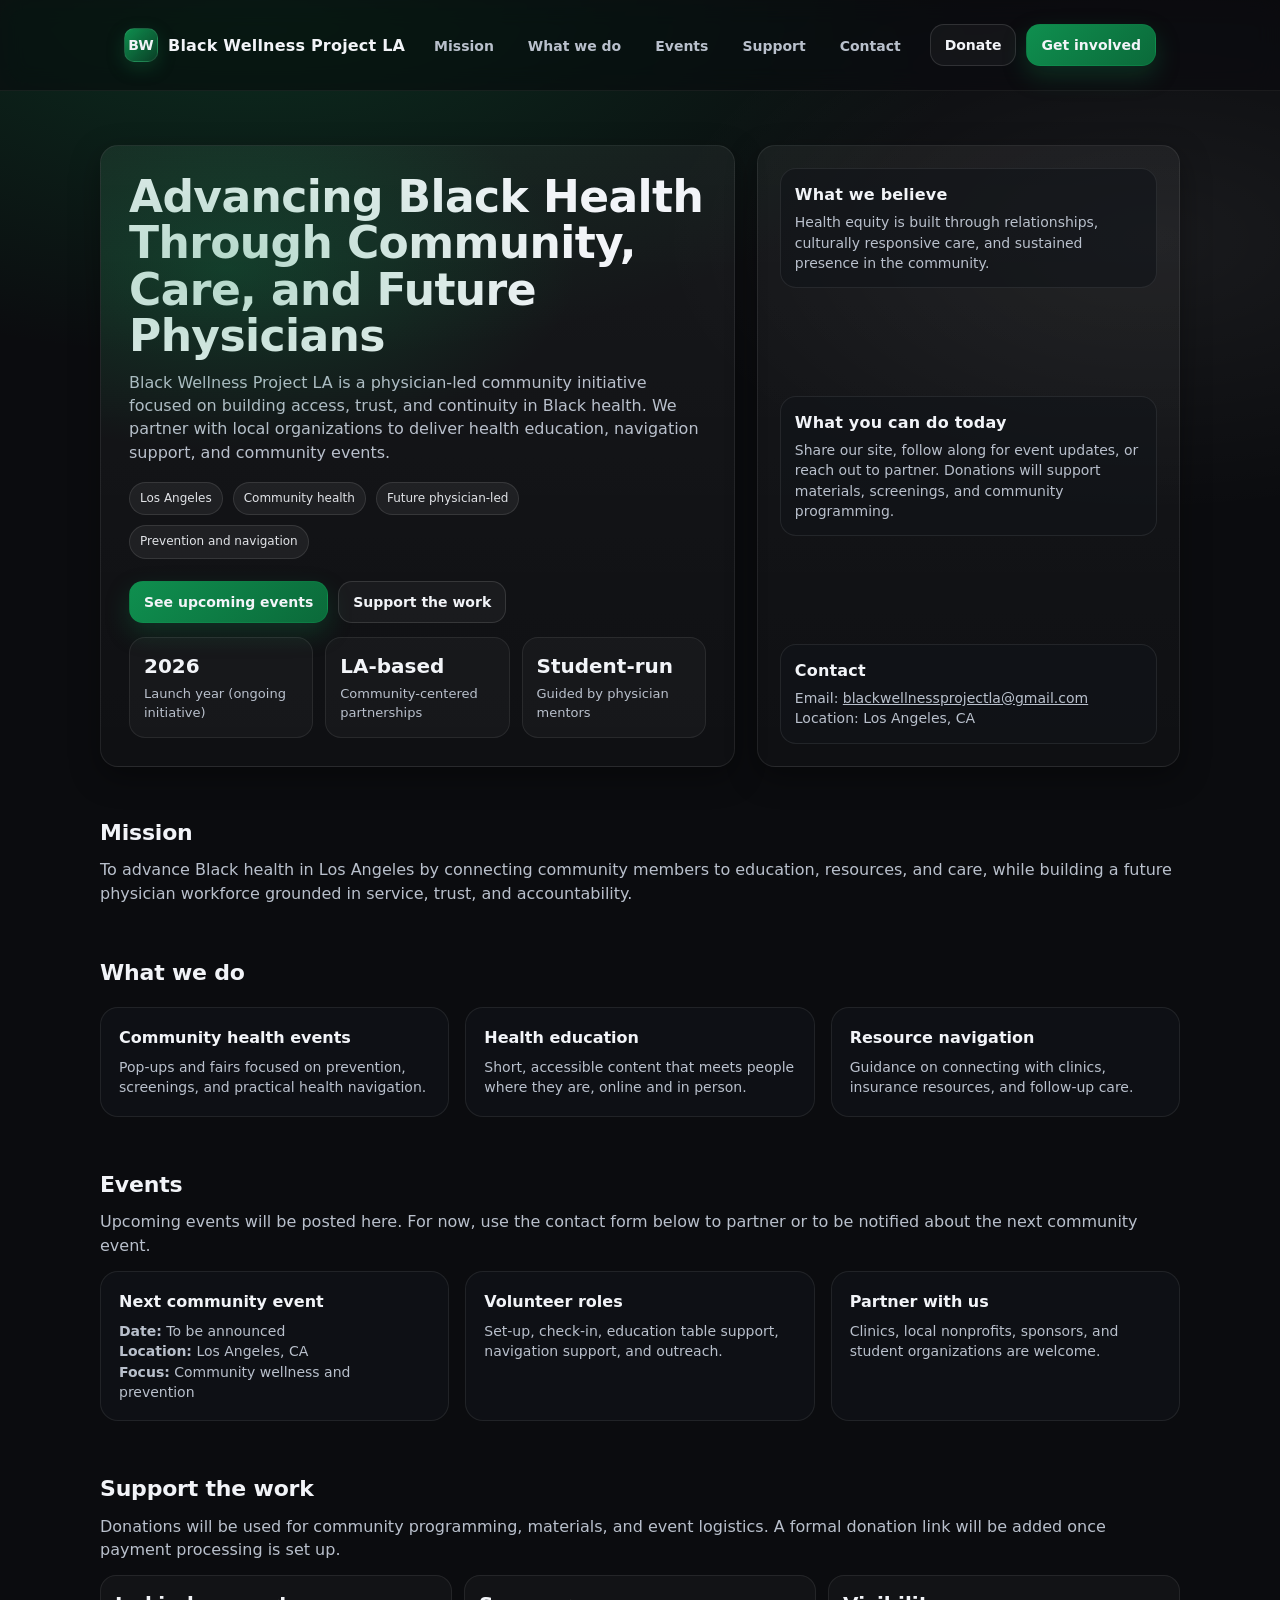
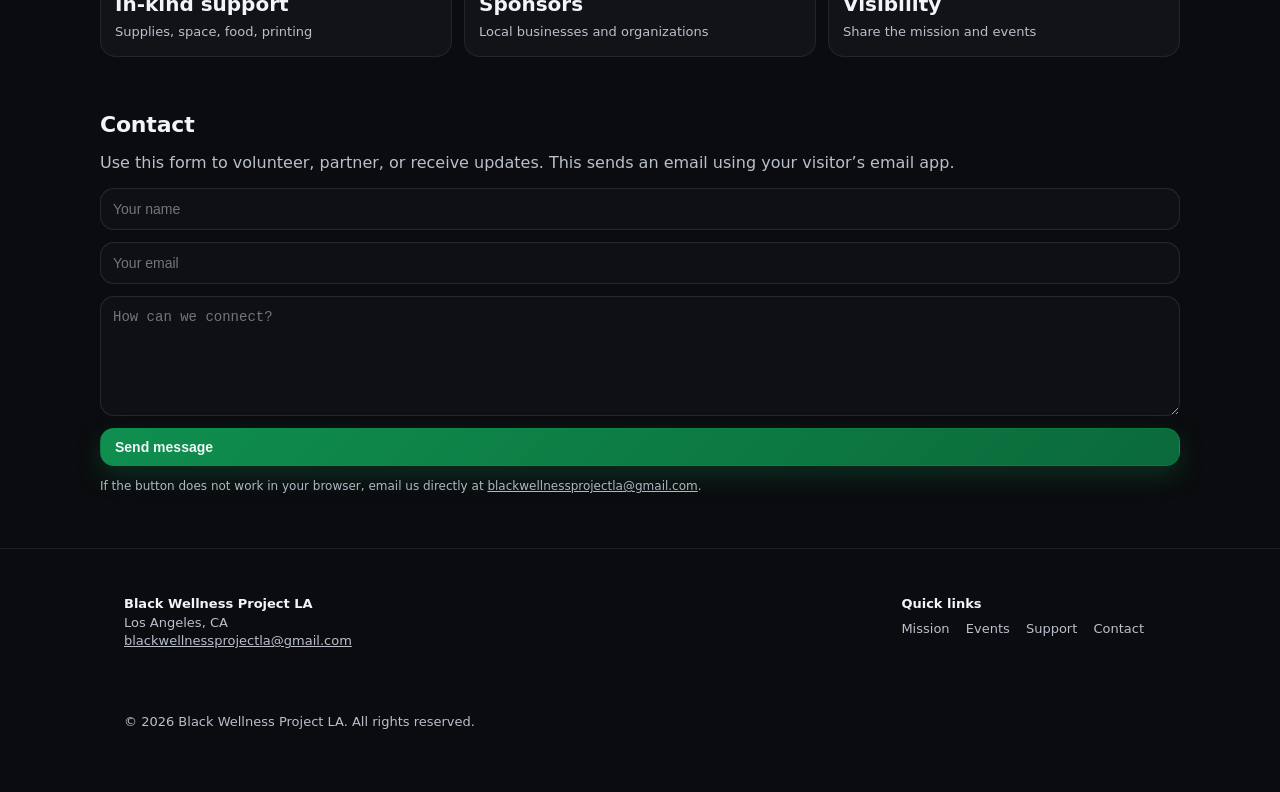
==== index.html @ 70898469 "Create index.html" ====
<!doctype html>
<html lang="en">
<head>
  <meta charset="utf-8" />
  <meta name="viewport" content="width=device-width, initial-scale=1" />
  <title>Black Wellness Project LA</title>
  <meta name="description" content="Black Wellness Project LA is a physician-led community initiative advancing Black health through education, connection, and care." />
  <style>
    :root{
      --bg:#0b0c0f;
      --card:#12141a;
      --text:#f2f4f8;
      --muted:#b9c0cc;
      --line:#242a36;
      --accent:#0f8f4f;
      --accent2:#0b6a3a;
      --shadow: 0 10px 30px rgba(0,0,0,.35);
      --radius:18px;
      --max: 1080px;
    }
    *{box-sizing:border-box}
    body{
      margin:0;
      font-family: ui-sans-serif, system-ui, -apple-system, Segoe UI, Roboto, Helvetica, Arial, "Apple Color Emoji","Segoe UI Emoji";
      background: radial-gradient(1200px 600px at 20% 0%, rgba(15,143,79,.25), transparent 60%),
                  radial-gradient(900px 500px at 90% 10%, rgba(255,255,255,.06), transparent 55%),
                  var(--bg);
      color:var(--text);
      line-height:1.45;
    }
    a{color:inherit}
    .wrap{max-width:var(--max); margin:0 auto; padding:24px}
    header{
      position:sticky; top:0; z-index:50;
      backdrop-filter:saturate(180%) blur(12px);
      background:rgba(11,12,15,.65);
      border-bottom:1px solid rgba(255,255,255,.06);
    }
    .nav{
      display:flex; align-items:center; justify-content:space-between;
      gap:16px;
    }
    .brand{
      display:flex; align-items:center; gap:10px; text-decoration:none;
      font-weight:700; letter-spacing:.2px;
    }
    .logo{
      width:34px; height:34px; border-radius:10px;
      background: linear-gradient(135deg, var(--accent), rgba(15,143,79,.35));
      display:grid; place-items:center;
      box-shadow:0 6px 18px rgba(15,143,79,.25);
      border:1px solid rgba(255,255,255,.08);
      font-size:14px;
    }
    nav ul{
      list-style:none; margin:0; padding:0;
      display:flex; gap:14px; flex-wrap:wrap; align-items:center;
    }
    nav a{
      text-decoration:none;
      color:var(--muted);
      font-weight:600;
      font-size:14px;
      padding:10px 10px;
      border-radius:12px;
    }
    nav a:hover{background:rgba(255,255,255,.06); color:var(--text)}
    .cta{
      display:flex; gap:10px; align-items:center; flex-wrap:wrap;
    }
    .btn{
      border:1px solid rgba(255,255,255,.12);
      background:rgba(255,255,255,.04);
      color:var(--text);
      padding:10px 14px;
      border-radius:14px;
      font-weight:700;
      font-size:14px;
      text-decoration:none;
      display:inline-flex; align-items:center; gap:8px;
    }
    .btn:hover{background:rgba(255,255,255,.07)}
    .btn.primary{
      background: linear-gradient(135deg, var(--accent), var(--accent2));
      border-color: rgba(15,143,79,.35);
      box-shadow:0 10px 24px rgba(15,143,79,.25);
    }
    .btn.primary:hover{filter:brightness(1.05)}
    .hero{
      padding:54px 0 24px;
    }
    .hero-grid{
      display:grid;
      grid-template-columns: 1.2fr .8fr;
      gap:22px;
      align-items:stretch;
    }
    @media (max-width: 900px){
      .hero-grid{grid-template-columns:1fr}
    }
    .card{
      background: linear-gradient(180deg, rgba(255,255,255,.05), rgba(255,255,255,.02));
      border:1px solid rgba(255,255,255,.08);
      border-radius:var(--radius);
      box-shadow:var(--shadow);
    }
    .hero-main{
      padding:28px;
      position:relative;
      overflow:hidden;
    }
    .hero-main:before{
      content:"";
      position:absolute; inset:-2px;
      background: radial-gradient(500px 260px at 20% 20%, rgba(15,143,79,.28), transparent 70%);
      pointer-events:none;
    }
    h1{
      margin:0 0 12px;
      font-size:44px;
      line-height:1.05;
      letter-spacing:-.6px;
    }
    @media (max-width: 520px){
      h1{font-size:34px}
    }
    .sub{
      margin:0 0 18px;
      color:var(--muted);
      font-size:16px;
      max-width:60ch;
    }
    .pillrow{display:flex; gap:10px; flex-wrap:wrap; margin:16px 0 22px}
    .pill{
      font-size:12px;
      color:rgba(242,244,248,.92);
      background:rgba(255,255,255,.06);
      border:1px solid rgba(255,255,255,.10);
      padding:7px 10px;
      border-radius:999px;
    }
    .hero-side{
      padding:22px;
      display:flex;
      flex-direction:column;
      justify-content:space-between;
      gap:16px;
    }
    .side-title{font-weight:800; letter-spacing:.2px}
    .side-text{color:var(--muted); font-size:14px; margin:6px 0 0}
    .mini{
      padding:14px;
      border-radius:16px;
      border:1px solid rgba(255,255,255,.08);
      background:rgba(18,20,26,.65);
    }
    .grid{
      display:grid;
      grid-template-columns: repeat(3, 1fr);
      gap:16px;
      margin:18px 0 0;
    }
    @media (max-width: 900px){
      .grid{grid-template-columns:1fr}
    }
    .section{padding:26px 0}
    .section h2{
      margin:0 0 10px;
      font-size:22px;
      letter-spacing:-.2px;
    }
    .section p{margin:0; color:var(--muted)}
    .feature{
      padding:18px;
      background:rgba(18,20,26,.6);
      border:1px solid rgba(255,255,255,.08);
      border-radius:var(--radius);
    }
    .feature h3{margin:0 0 8px; font-size:16px}
    .feature p{margin:0; font-size:14px; color:var(--muted)}
    .kpi{
      display:flex; gap:12px; flex-wrap:wrap; margin-top:14px
    }
    .kpi .stat{
      flex:1 1 160px;
      padding:14px;
      border-radius:16px;
      border:1px solid rgba(255,255,255,.08);
      background:rgba(255,255,255,.03);
    }
    .stat .num{font-weight:900; font-size:20px}
    .stat .lab{color:var(--muted); font-size:13px; margin-top:4px}
    form{
      display:grid; gap:12px;
      margin-top:14px;
    }
    input, textarea{
      width:100%;
      padding:12px 12px;
      border-radius:14px;
      border:1px solid rgba(255,255,255,.10);
      background:rgba(18,20,26,.6);
      color:var(--text);
      font-size:14px;
      outline:none;
    }
    textarea{min-height:120px; resize:vertical}
    input:focus, textarea:focus{border-color: rgba(15,143,79,.55)}
    .note{font-size:12px; color:rgba(185,192,204,.95)}
    footer{
      border-top:1px solid rgba(255,255,255,.08);
      margin-top:26px;
      padding:22px 0 36px;
      color:var(--muted);
      font-size:13px;
    }
    .footergrid{
      display:flex; justify-content:space-between; gap:16px; flex-wrap:wrap;
      align-items:flex-start;
    }
    .smalllinks a{color:var(--muted); text-decoration:none; margin-right:12px}
    .smalllinks a:hover{color:var(--text)}
  </style>
</head>

<body>
  <header>
    <div class="wrap nav">
      <a class="brand" href="#top">
        <div class="logo">BW</div>
        <div>Black Wellness Project LA</div>
      </a>
      <nav>
        <ul>
          <li><a href="#mission">Mission</a></li>
          <li><a href="#whatwedo">What we do</a></li>
          <li><a href="#events">Events</a></li>
          <li><a href="#support">Support</a></li>
          <li><a href="#contact">Contact</a></li>
        </ul>
      </nav>
      <div class="cta">
        <a class="btn" href="#support">Donate</a>
        <a class="btn primary" href="#contact">Get involved</a>
      </div>
    </div>
  </header>

  <main id="top">
    <div class="wrap hero">
      <div class="hero-grid">
        <section class="card hero-main">
          <h1>Advancing Black Health Through Community, Care, and Future Physicians</h1>
          <p class="sub">
            Black Wellness Project LA is a physician-led community initiative focused on building access, trust, and continuity in Black health.
            We partner with local organizations to deliver health education, navigation support, and community events.
          </p>
          <div class="pillrow">
            <span class="pill">Los Angeles</span>
            <span class="pill">Community health</span>
            <span class="pill">Future physician-led</span>
            <span class="pill">Prevention and navigation</span>
          </div>
          <div class="cta">
            <a class="btn primary" href="#events">See upcoming events</a>
            <a class="btn" href="#support">Support the work</a>
          </div>

          <div class="kpi" aria-label="Highlights">
            <div class="stat">
              <div class="num">2026</div>
              <div class="lab">Launch year (ongoing initiative)</div>
            </div>
            <div class="stat">
              <div class="num">LA-based</div>
              <div class="lab">Community-centered partnerships</div>
            </div>
            <div class="stat">
              <div class="num">Student-run</div>
              <div class="lab">Guided by physician mentors</div>
            </div>
          </div>
        </section>

        <aside class="card hero-side">
          <div class="mini">
            <div class="side-title">What we believe</div>
            <p class="side-text">Health equity is built through relationships, culturally responsive care, and sustained presence in the community.</p>
          </div>
          <div class="mini">
            <div class="side-title">What you can do today</div>
            <p class="side-text">
              Share our site, follow along for event updates, or reach out to partner.
              Donations will support materials, screenings, and community programming.
            </p>
          </div>
          <div class="mini">
            <div class="side-title">Contact</div>
            <p class="side-text">
              Email: <a href="mailto:blackwellnessprojectla@gmail.com">blackwellnessprojectla@gmail.com</a><br />
              Location: Los Angeles, CA
            </p>
          </div>
        </aside>
      </div>
    </div>

    <div class="wrap section" id="mission">
      <h2>Mission</h2>
      <p>
        To advance Black health in Los Angeles by connecting community members to education, resources, and care, while building a future physician workforce grounded in service, trust, and accountability.
      </p>
    </div>

    <div class="wrap section" id="whatwedo">
      <h2>What we do</h2>
      <div class="grid">
        <div class="feature">
          <h3>Community health events</h3>
          <p>Pop-ups and fairs focused on prevention, screenings, and practical health navigation.</p>
        </div>
        <div class="feature">
          <h3>Health education</h3>
          <p>Short, accessible content that meets people where they are, online and in person.</p>
        </div>
        <div class="feature">
          <h3>Resource navigation</h3>
          <p>Guidance on connecting with clinics, insurance resources, and follow-up care.</p>
        </div>
      </div>
    </div>

    <div class="wrap section" id="events">
      <h2>Events</h2>
      <p>
        Upcoming events will be posted here. For now, use the contact form below to partner or to be notified about the next community event.
      </p>
      <div class="grid" style="margin-top:14px">
        <div class="feature">
          <h3>Next community event</h3>
          <p><strong>Date:</strong> To be announced<br /><strong>Location:</strong> Los Angeles, CA<br /><strong>Focus:</strong> Community wellness and prevention</p>
        </div>
        <div class="feature">
          <h3>Volunteer roles</h3>
          <p>Set-up, check-in, education table support, navigation support, and outreach.</p>
        </div>
        <div class="feature">
          <h3>Partner with us</h3>
          <p>Clinics, local nonprofits, sponsors, and student organizations are welcome.</p>
        </div>
      </div>
    </div>

    <div class="wrap section" id="support">
      <h2>Support the work</h2>
      <p>
        Donations will be used for community programming, materials, and event logistics. A formal donation link will be added once payment processing is set up.
      </p>
      <div class="kpi">
        <div class="stat">
          <div class="num">In-kind support</div>
          <div class="lab">Supplies, space, food, printing</div>
        </div>
        <div class="stat">
          <div class="num">Sponsors</div>
          <div class="lab">Local businesses and organizations</div>
        </div>
        <div class="stat">
          <div class="num">Visibility</div>
          <div class="lab">Share the mission and events</div>
        </div>
      </div>
    </div>

    <div class="wrap section" id="contact">
      <h2>Contact</h2>
      <p>Use this form to volunteer, partner, or receive updates. This sends an email using your visitor’s email app.</p>

      <form action="mailto:blackwellnessprojectla@gmail.com" method="post" enctype="text/plain">
        <input name="Name" placeholder="Your name" required />
        <input name="Email" type="email" placeholder="Your email" required />
        <textarea name="Message" placeholder="How can we connect?" required></textarea>
        <button class="btn primary" type="submit">Send message</button>
        <div class="note">
          If the button does not work in your browser, email us directly at
          <a href="mailto:blackwellnessprojectla@gmail.com">blackwellnessprojectla@gmail.com</a>.
        </div>
      </form>
    </div>

    <footer>
      <div class="wrap footergrid">
        <div>
          <strong style="color:var(--text)">Black Wellness Project LA</strong><br />
          Los Angeles, CA<br />
          <a href="mailto:blackwellnessprojectla@gmail.com">blackwellnessprojectla@gmail.com</a>
        </div>
        <div class="smalllinks">
          <div style="margin-bottom:6px; color:var(--text); font-weight:700">Quick links</div>
          <a href="#mission">Mission</a>
          <a href="#events">Events</a>
          <a href="#support">Support</a>
          <a href="#contact">Contact</a>
        </div>
      </div>
      <div class="wrap" style="margin-top:14px">
        © <span id="yr"></span> Black Wellness Project LA. All rights reserved.
      </div>
    </footer>
  </main>

  <script>
    document.getElementById("yr").textContent = new Date().getFullYear();
  </script>
</body>
</html>
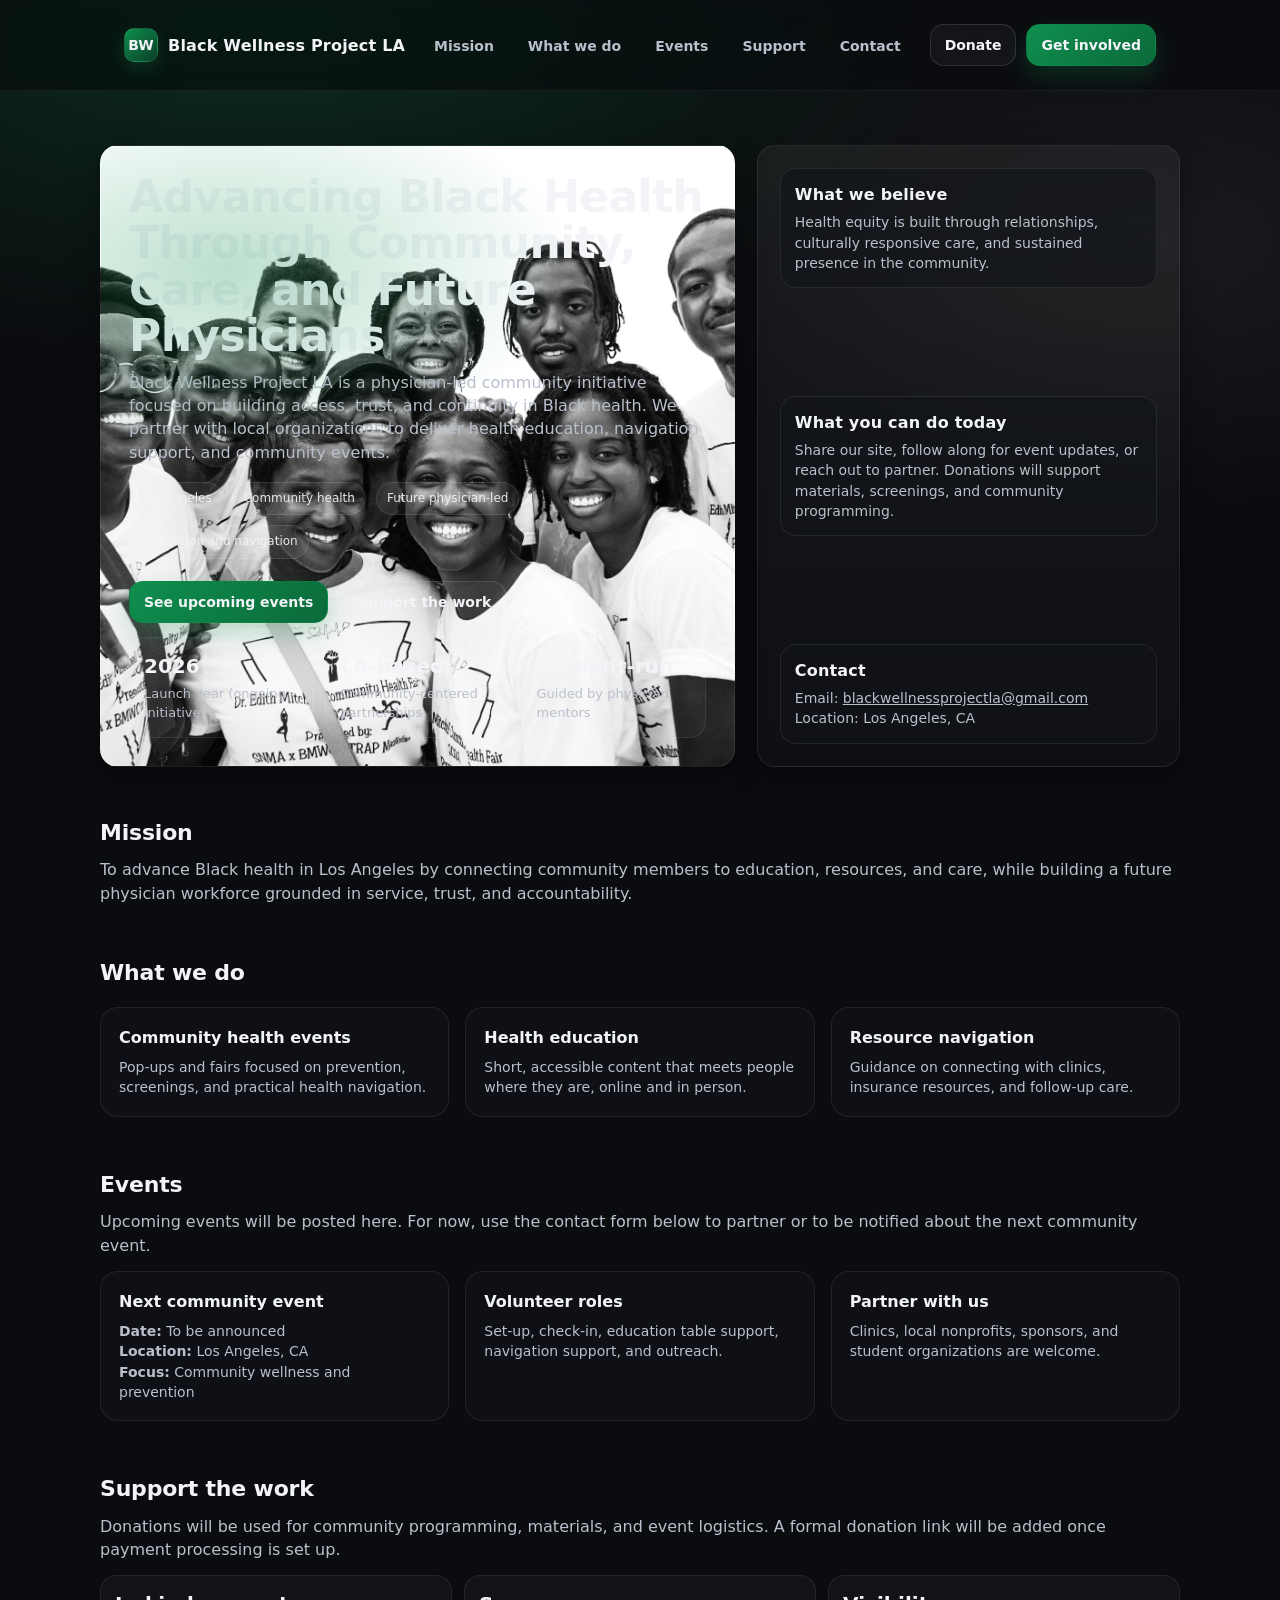
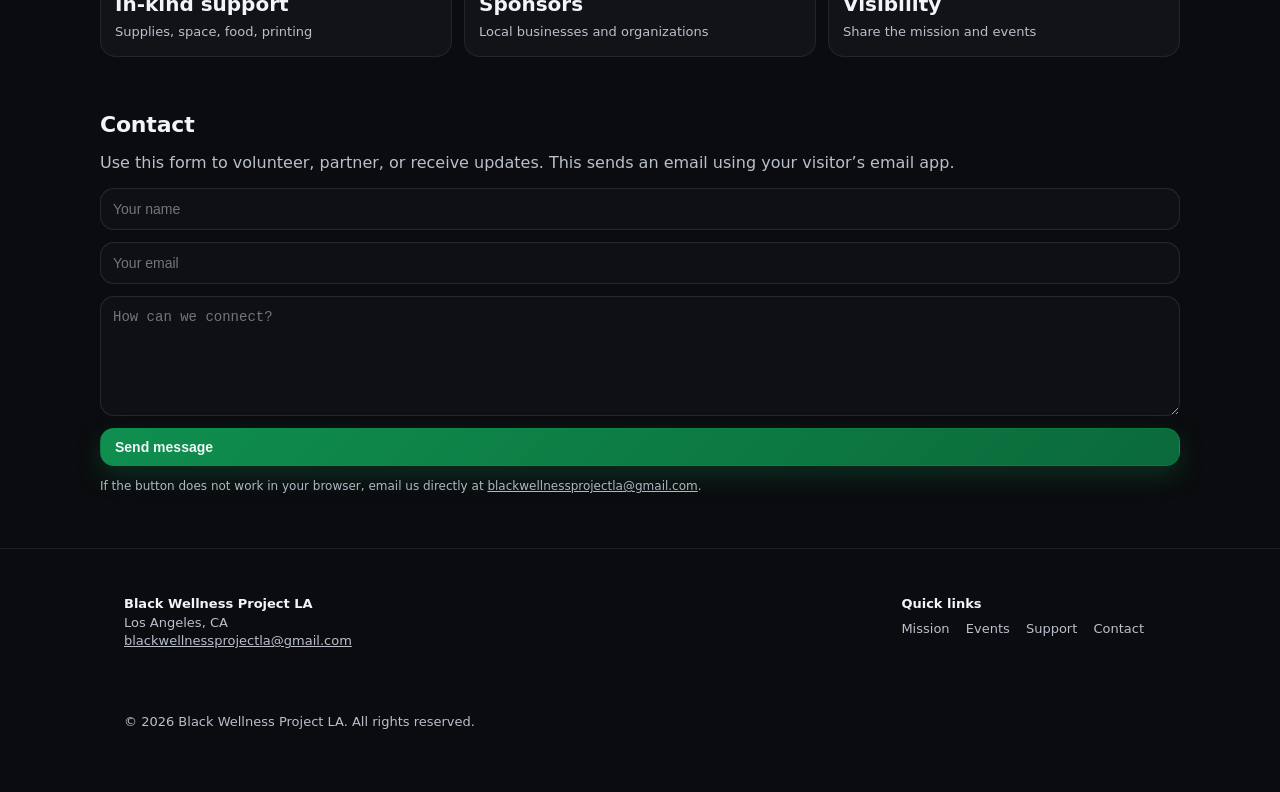
==== commit bd95ec6e: "Update index.html" ====
--- a/index.html
+++ b/index.html
@@ -108,6 +108,7 @@
       padding:28px;
       position:relative;
       overflow:hidden;
+      background: url('hero.JPG') center/cover no-repeat;
     }
     .hero-main:before{
       content:"";
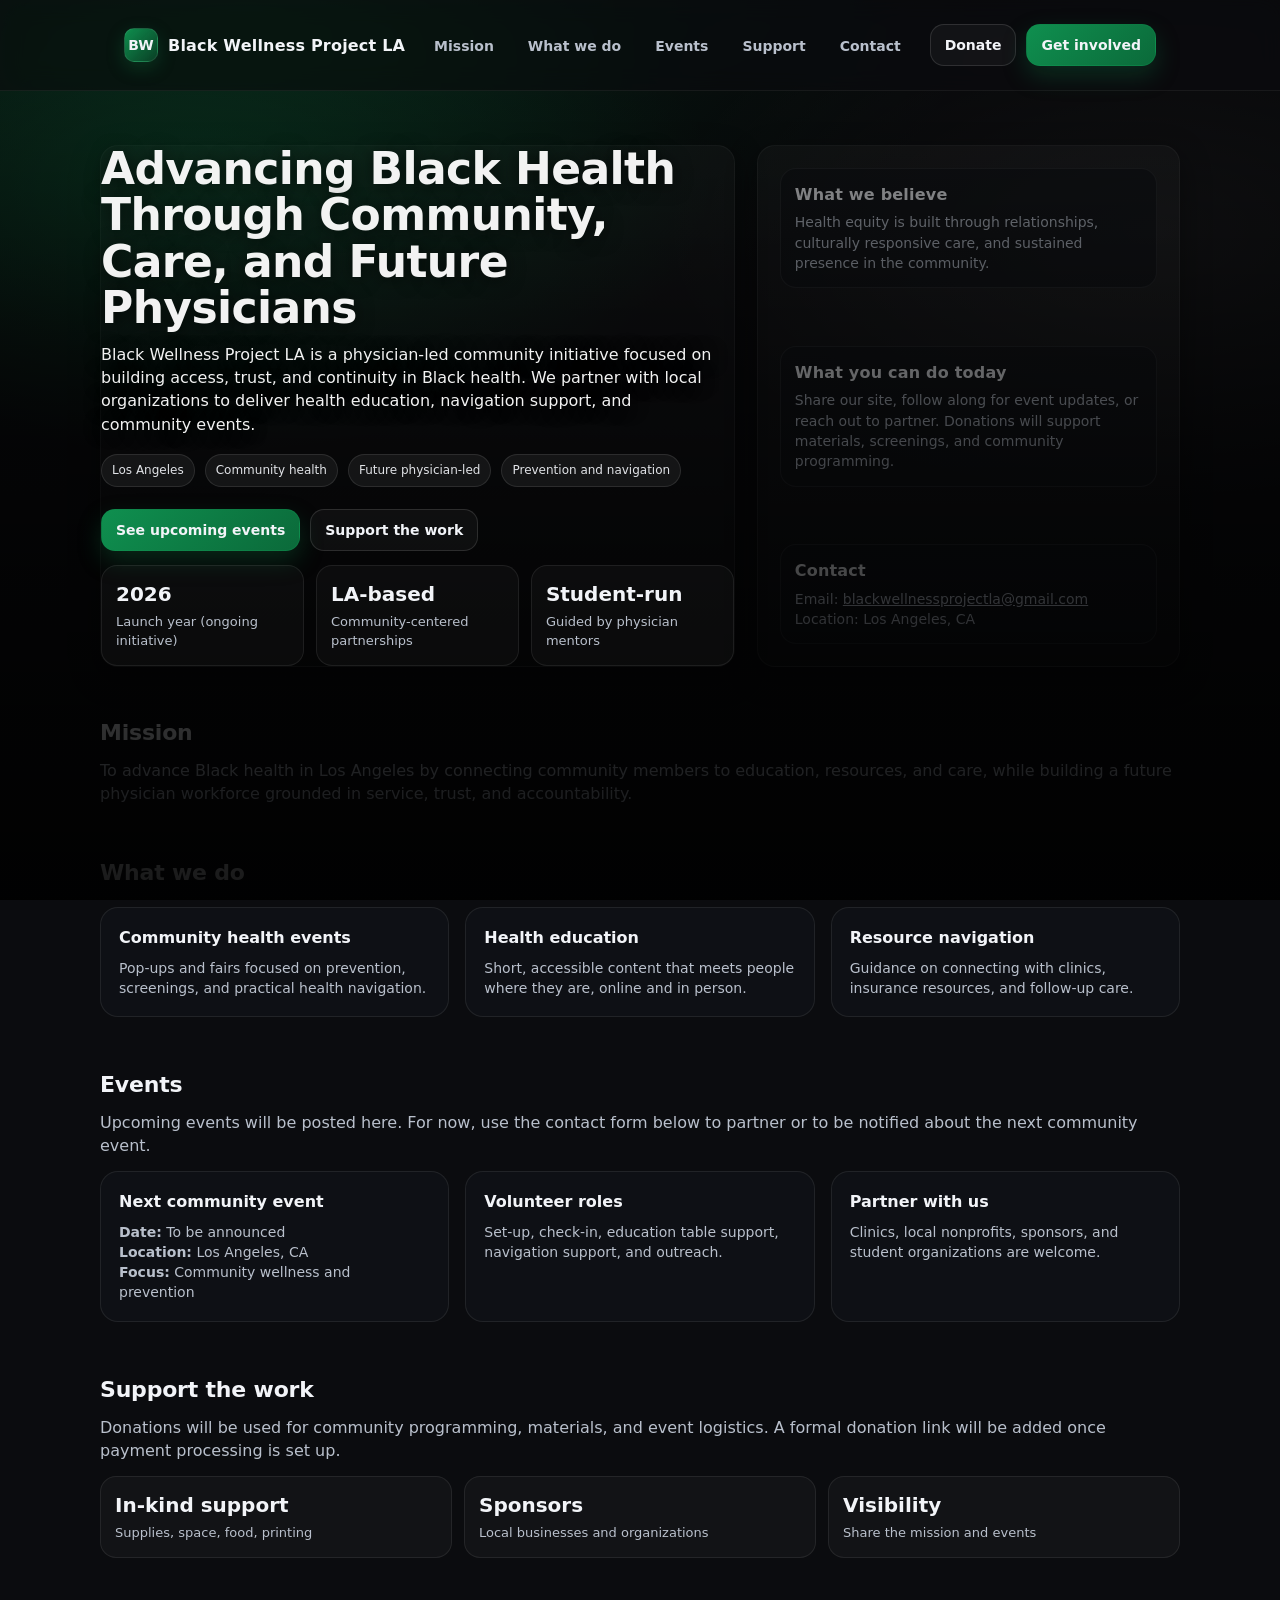
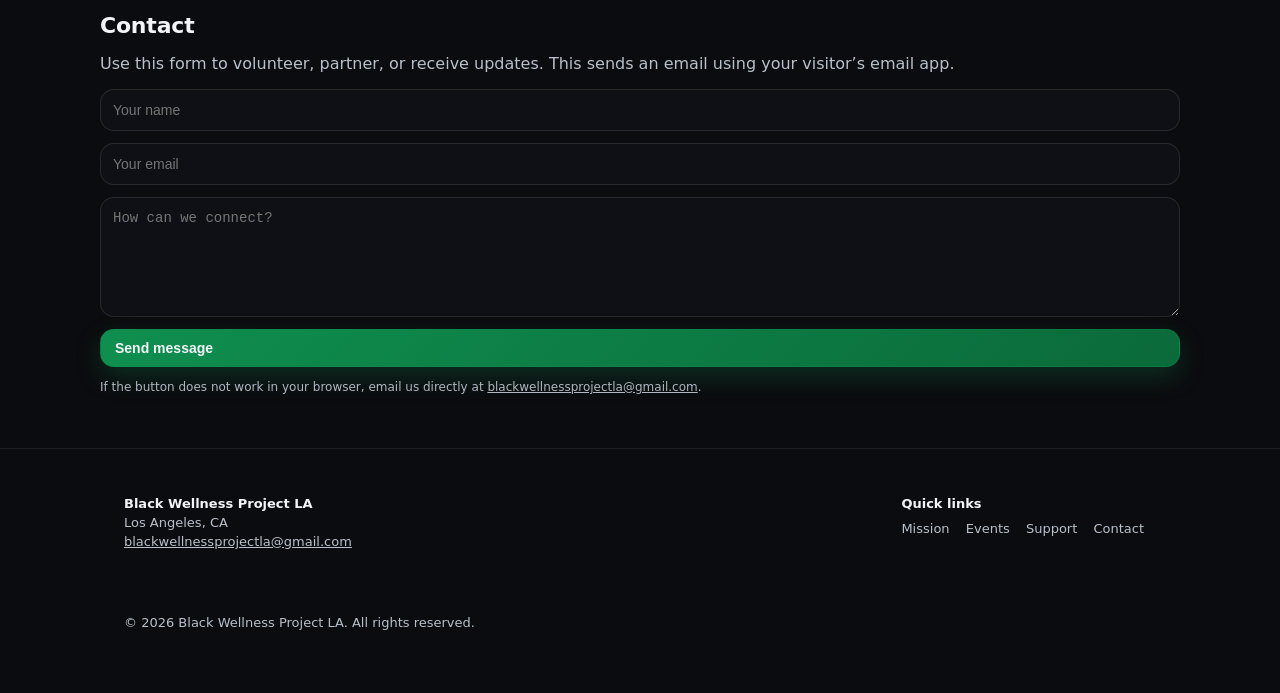
==== commit ea77259d: "Update index.html" ====
--- a/index.html
+++ b/index.html
@@ -104,18 +104,39 @@
       border-radius:var(--radius);
       box-shadow:var(--shadow);
     }
-    .hero-main{
-      padding:28px;
-      position:relative;
-      overflow:hidden;
-      background: url('hero.JPG') center/cover no-repeat;
-    }
-    .hero-main:before{
-      content:"";
-      position:absolute; inset:-2px;
-      background: radial-gradient(500px 260px at 20% 20%, rgba(15,143,79,.28), transparent 70%);
-      pointer-events:none;
-    }
+    hero-main{
+  padding:64px 28px;
+  position:relative;
+  overflow:hidden;
+  min-height:72vh;
+  display:flex;
+  align-items:flex-end;
+  background: url('hero.JPG') center/cover no-repeat;
+}
+
+/* dark overlay for readability */
+.hero-main:after{
+  content:"";
+  position:absolute;
+  inset:0;
+  background:
+    linear-gradient(180deg, rgba(0,0,0,.35) 0%, rgba(0,0,0,.75) 70%, rgba(0,0,0,.90) 100%),
+    radial-gradient(800px 420px at 15% 20%, rgba(15,143,79,.35), transparent 65%);
+  pointer-events:none;
+}
+
+/* keep text above overlay */
+.hero-main > *{
+  position:relative;
+  z-index:1;
+}
+
+/* improve text contrast */
+.hero-main h1,
+.hero-main .sub{
+  color:rgba(255,255,255,.95);
+  text-shadow: 0 2px 18px rgba(0,0,0,.65);
+}
     h1{
       margin:0 0 12px;
       font-size:44px;
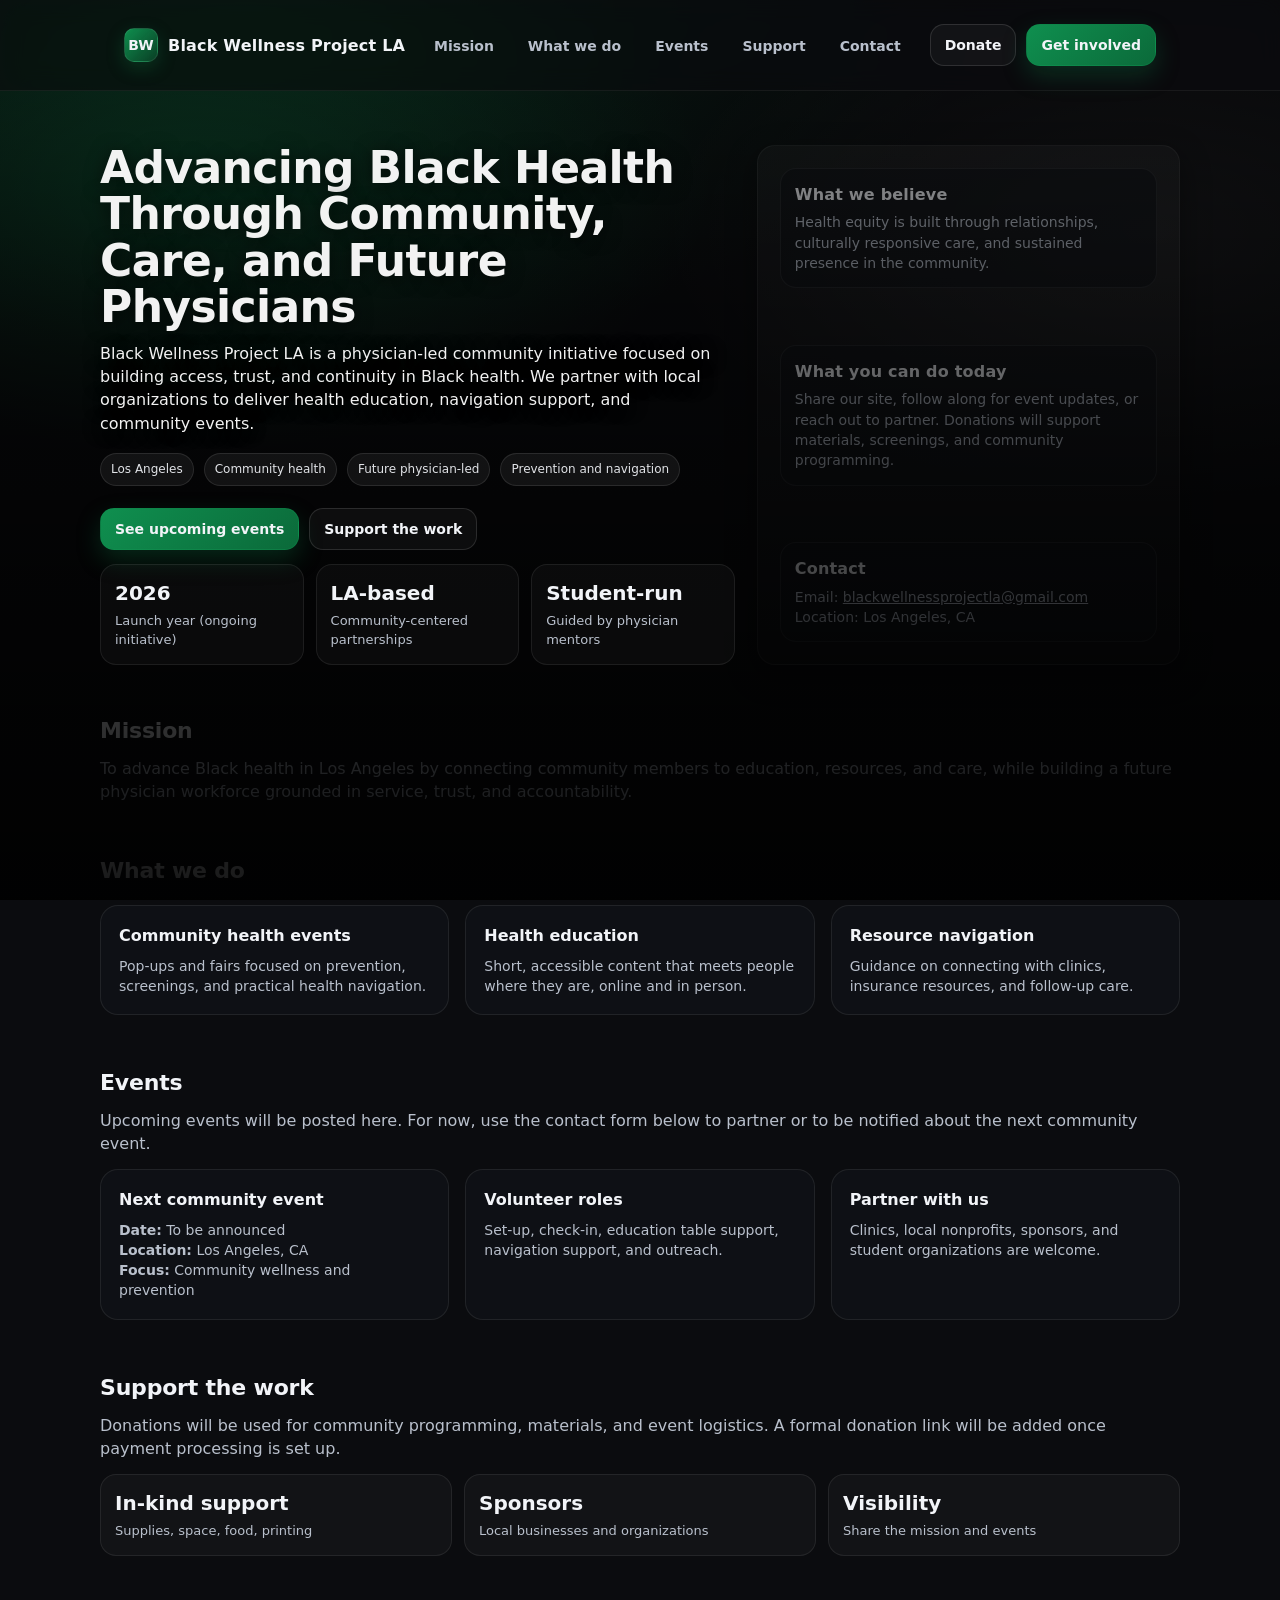
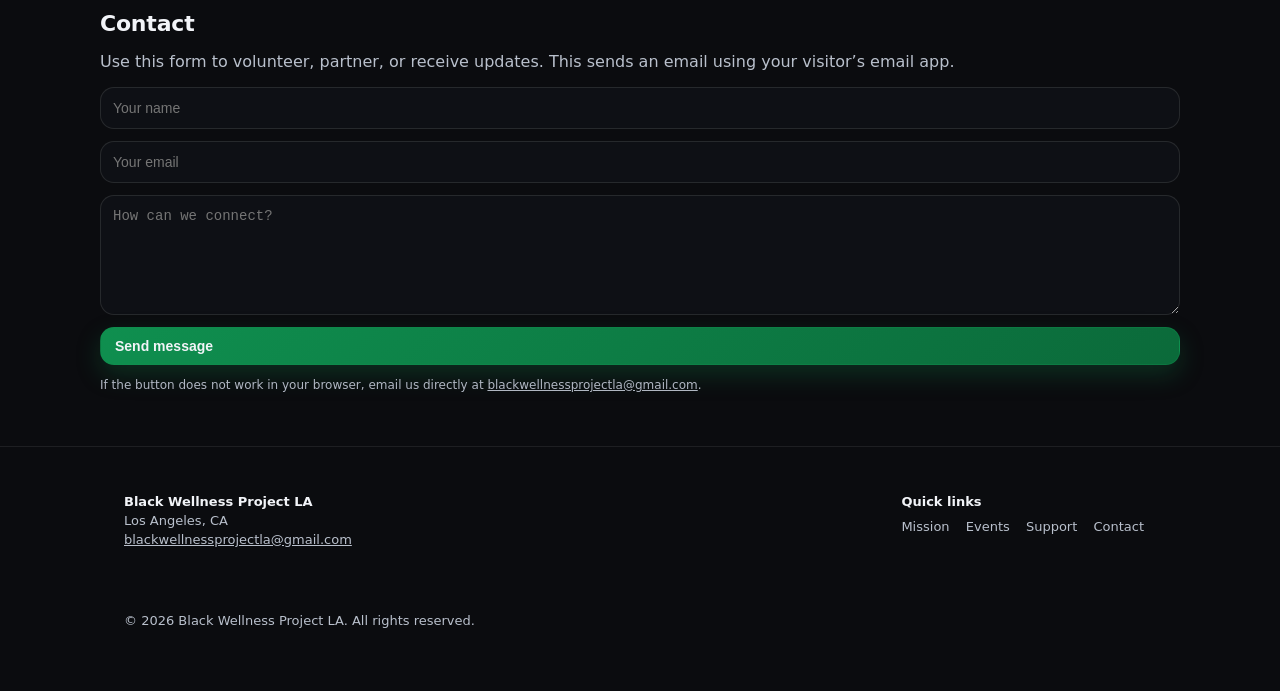
==== commit 0da40351: "Update index.html" ====
--- a/index.html
+++ b/index.html
@@ -271,7 +271,7 @@
   <main id="top">
     <div class="wrap hero">
       <div class="hero-grid">
-        <section class="card hero-main">
+        <section class="hero-main">
           <h1>Advancing Black Health Through Community, Care, and Future Physicians</h1>
           <p class="sub">
             Black Wellness Project LA is a physician-led community initiative focused on building access, trust, and continuity in Black health.
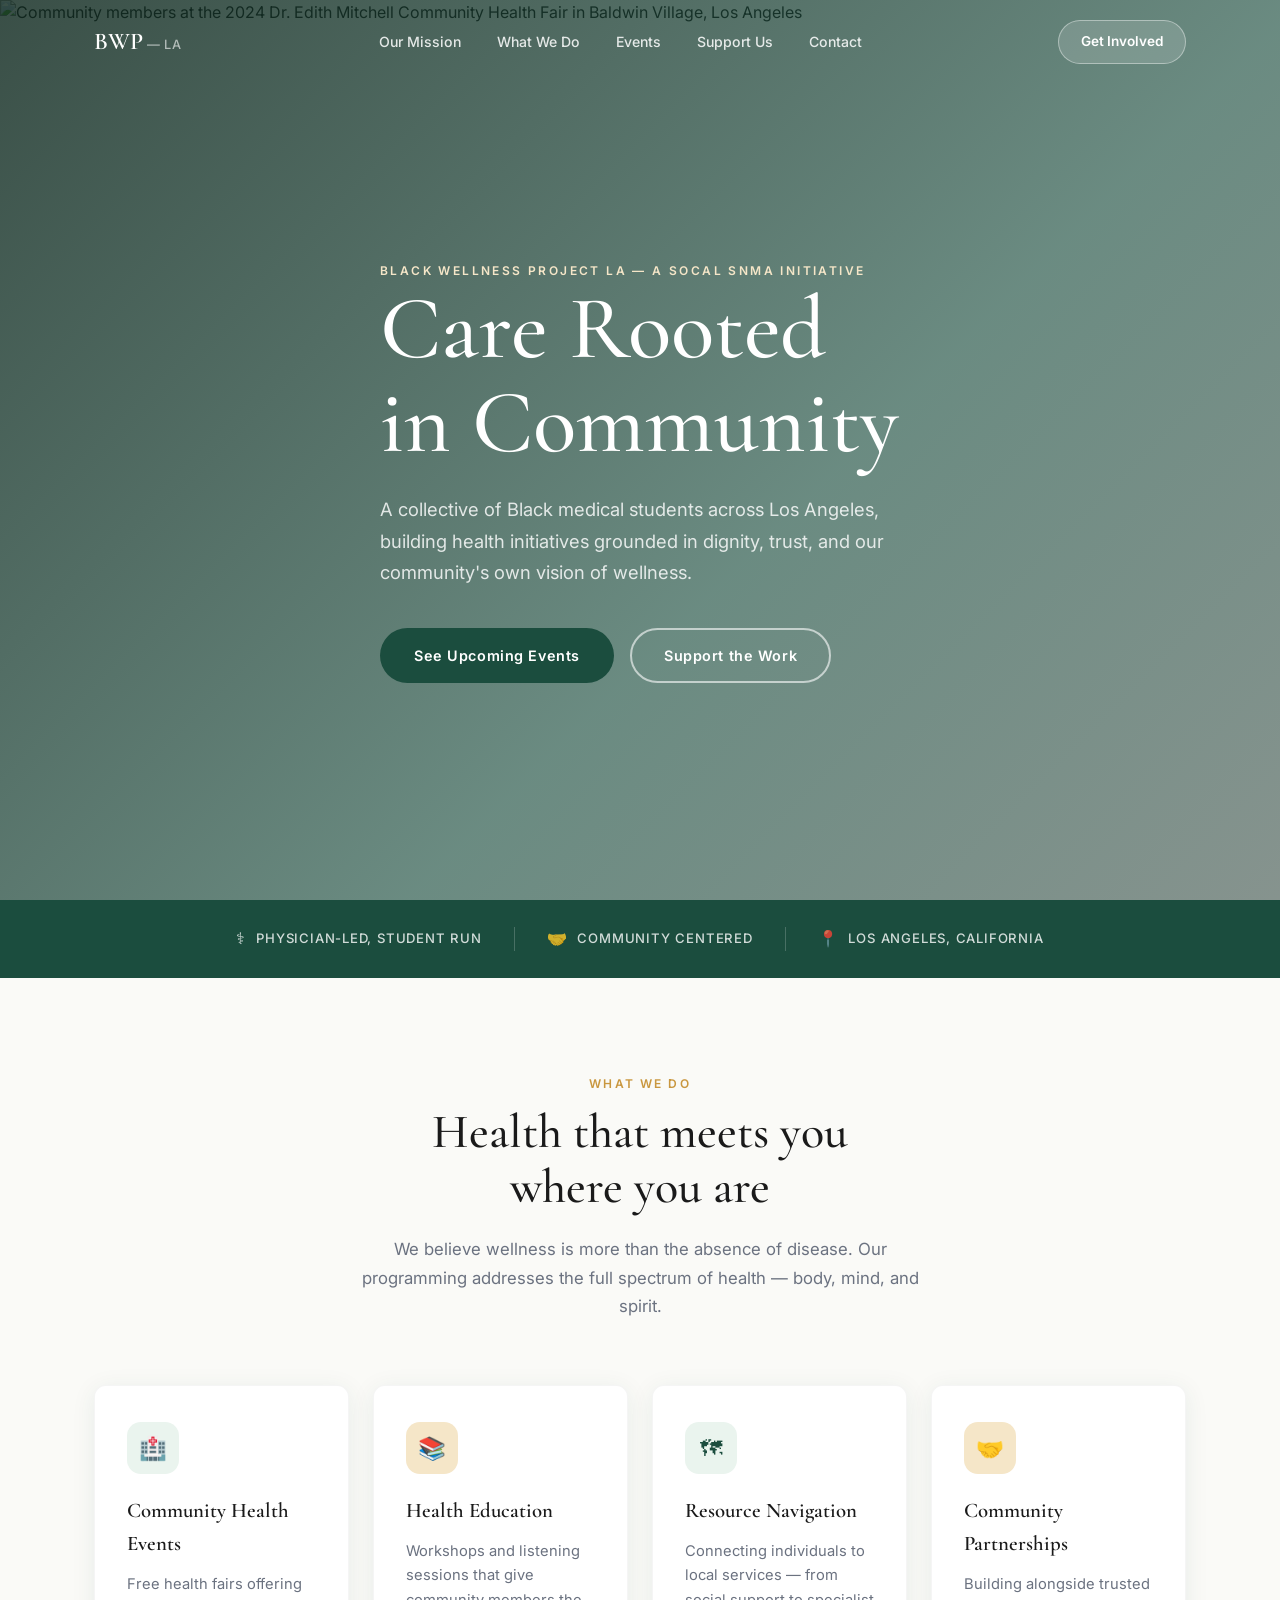
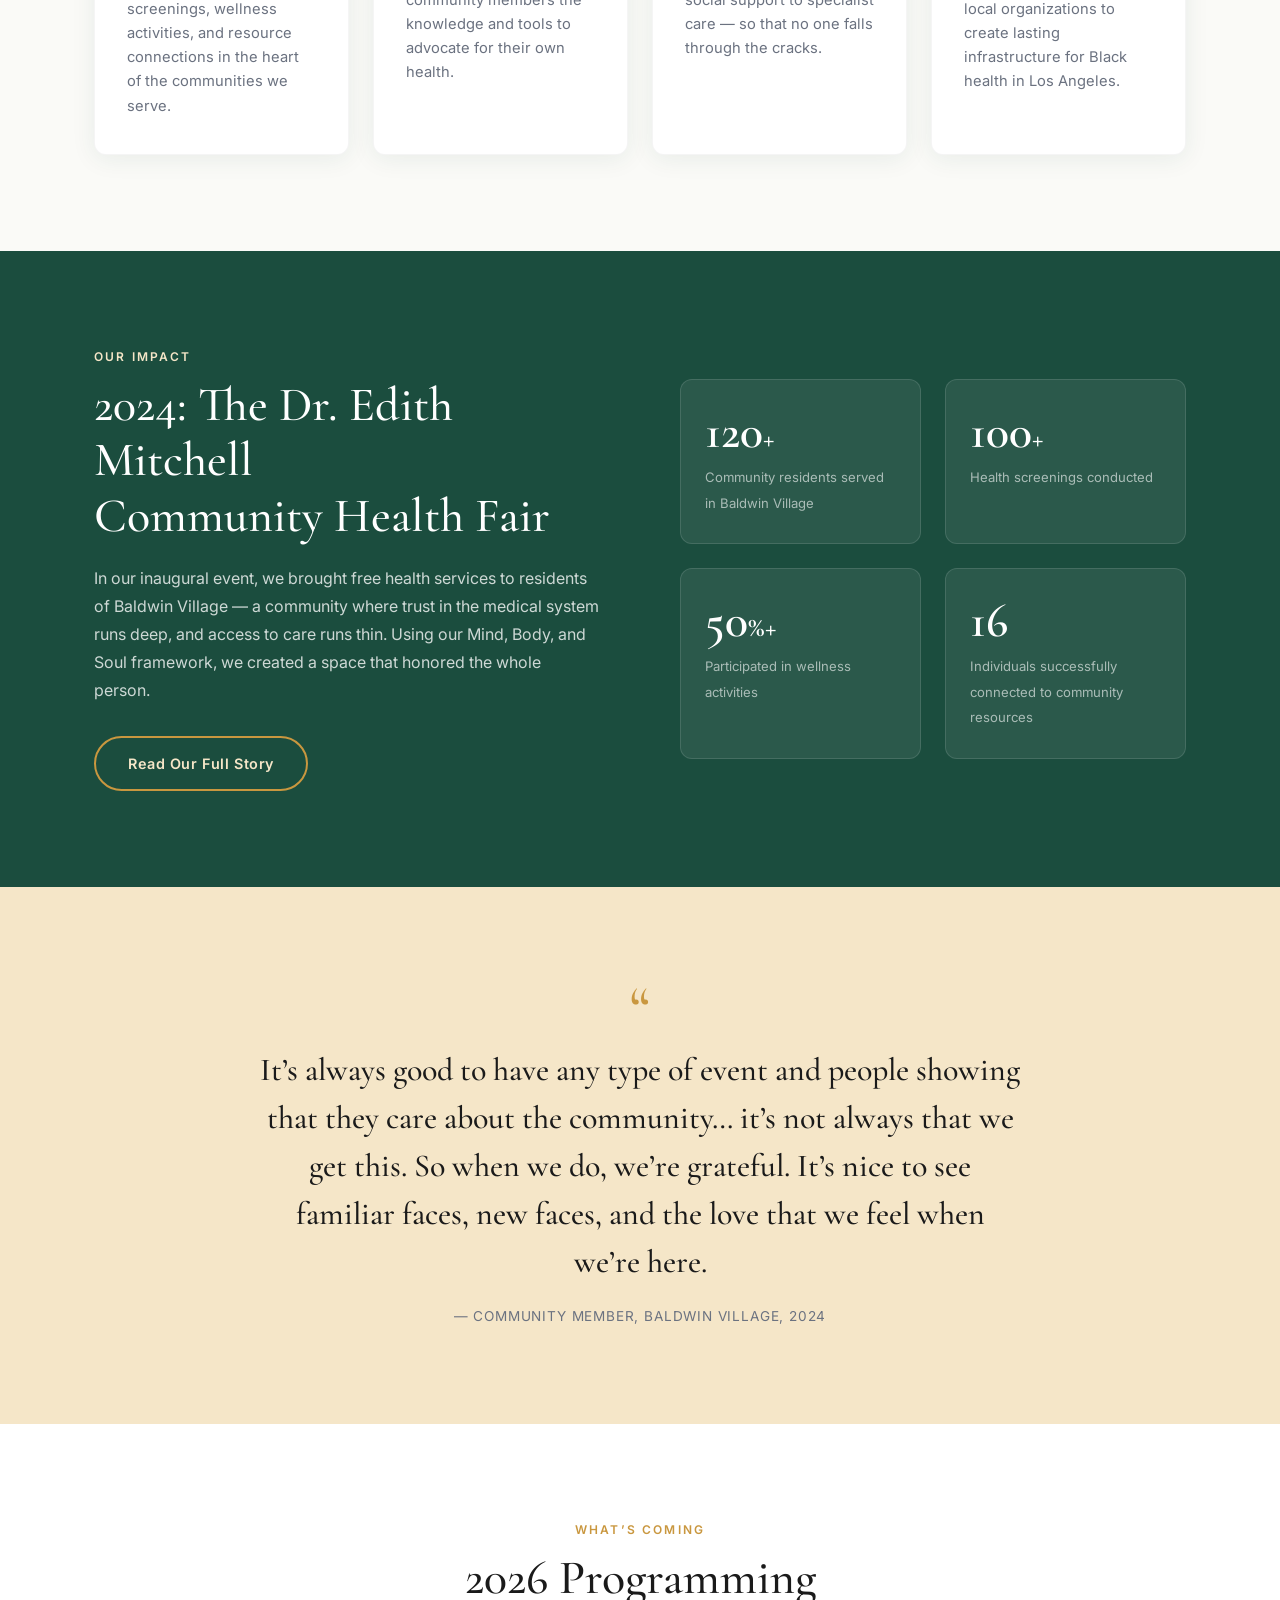
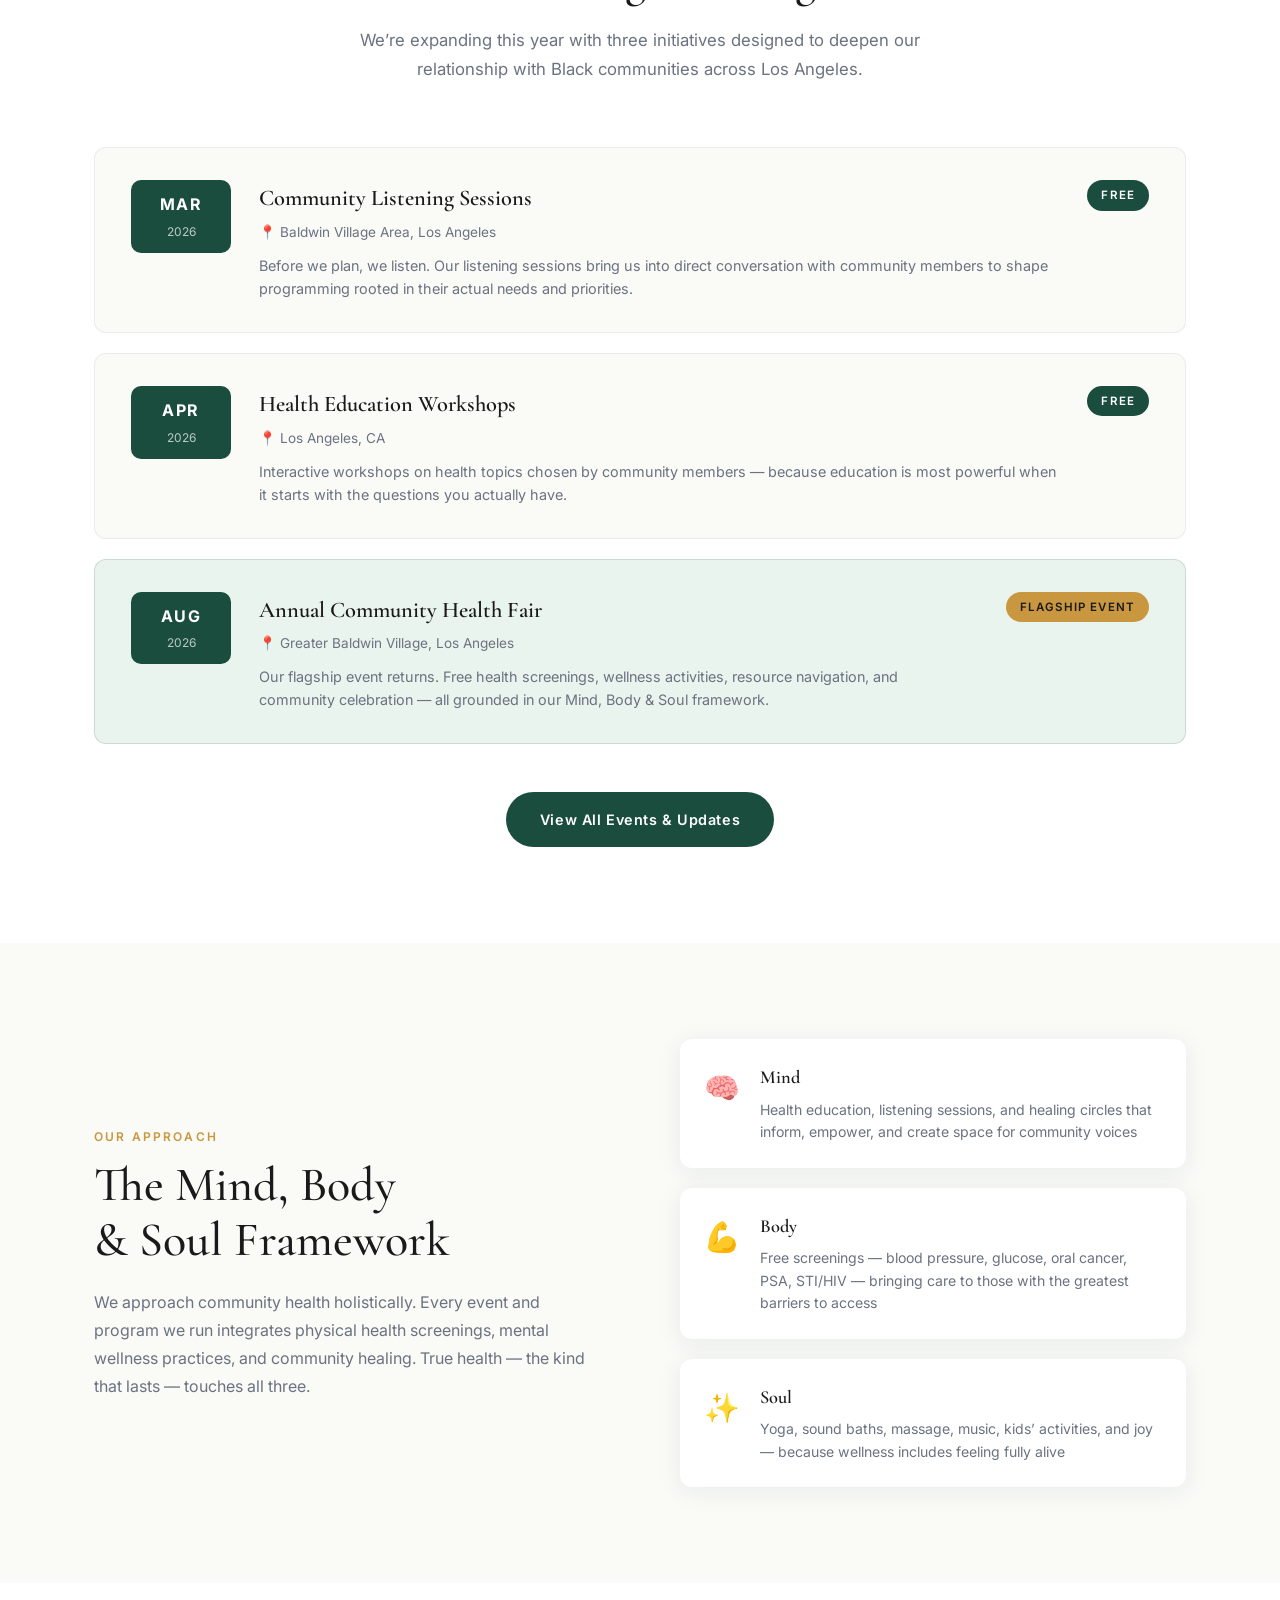
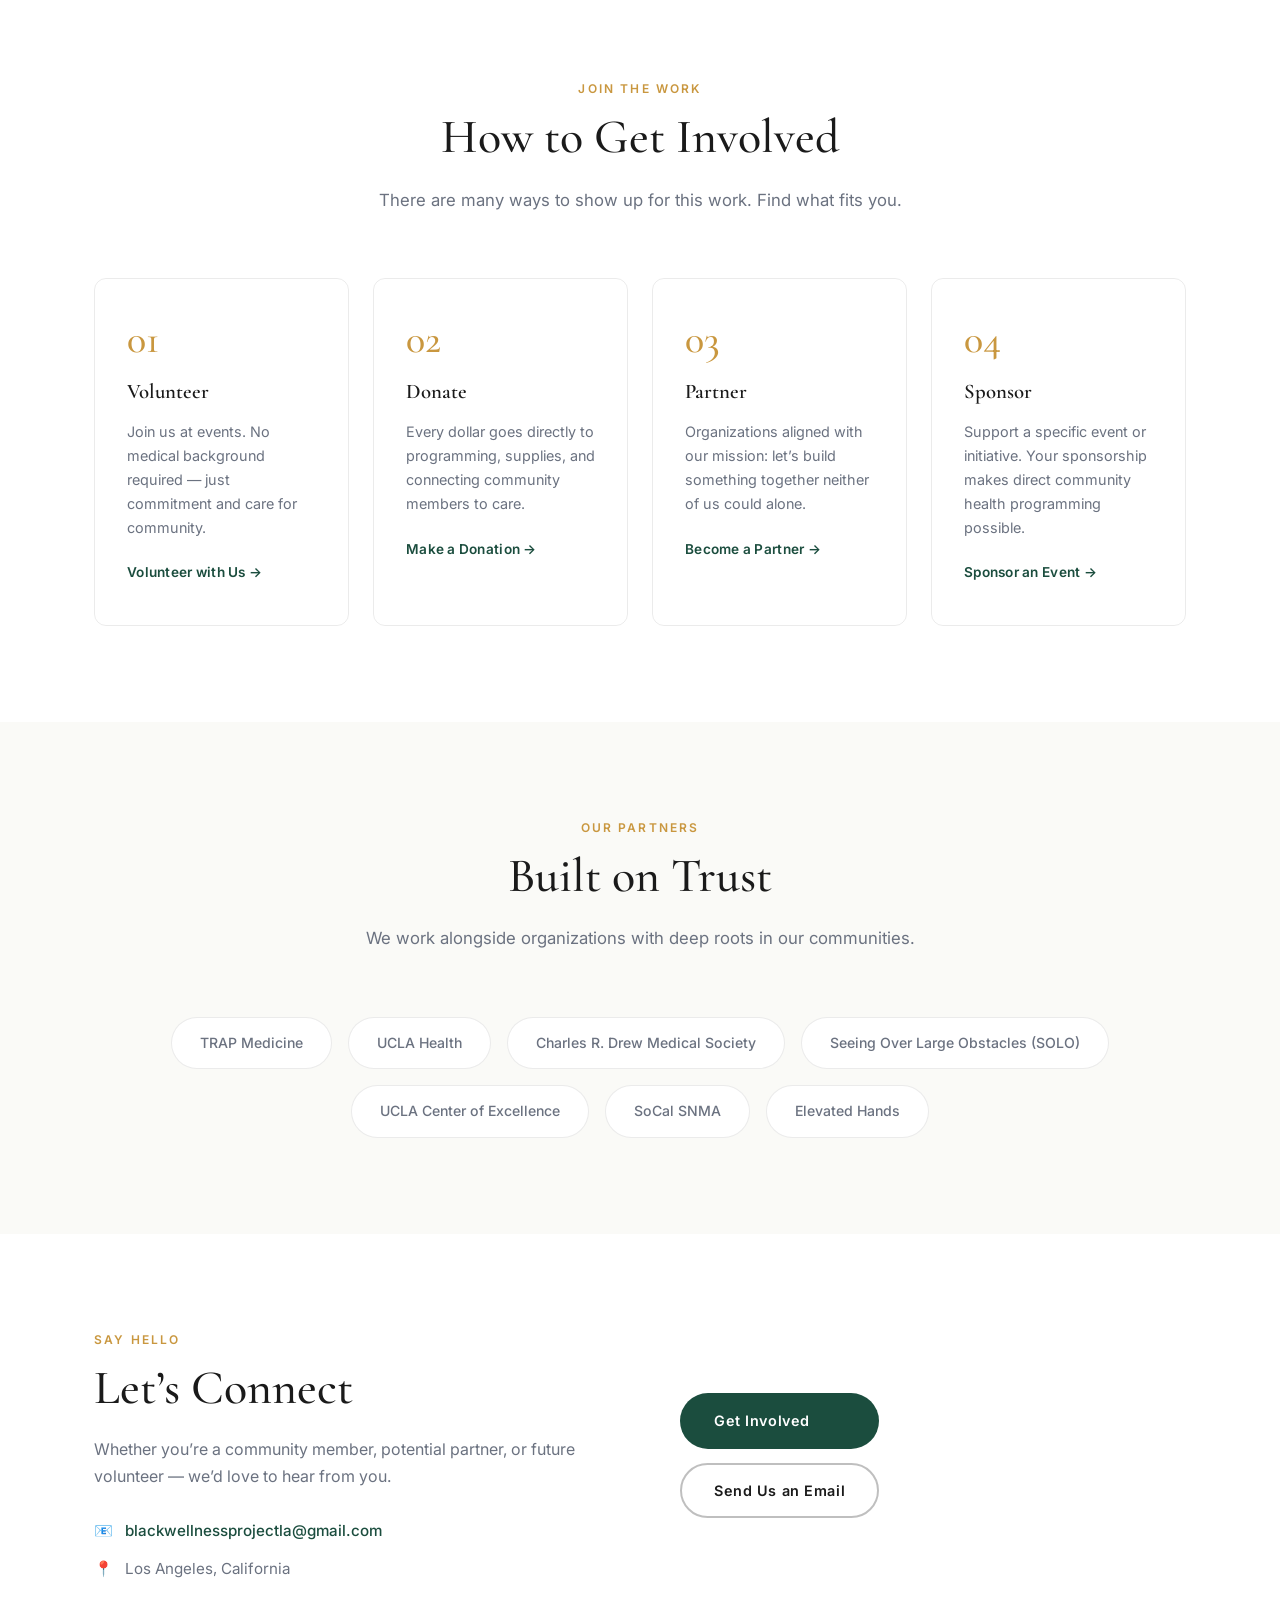
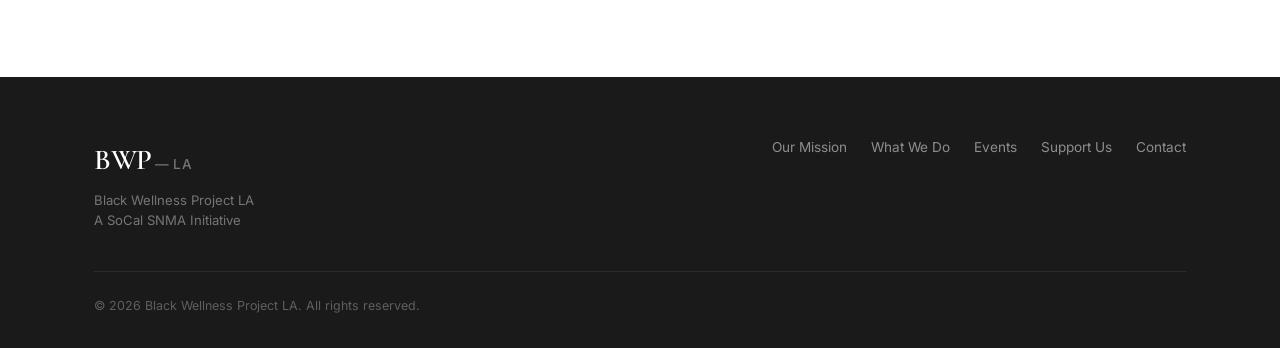
==== commit 6c58d04d: "Add files via upload" ====
--- a/index.html
+++ b/index.html
@@ -1,438 +1,381 @@
-<!doctype html>
+<!DOCTYPE html>
 <html lang="en">
 <head>
-  <meta charset="utf-8" />
-  <meta name="viewport" content="width=device-width, initial-scale=1" />
-  <title>Black Wellness Project LA</title>
-  <meta name="description" content="Black Wellness Project LA is a physician-led community initiative advancing Black health through education, connection, and care." />
-  <style>
-    :root{
-      --bg:#0b0c0f;
-      --card:#12141a;
-      --text:#f2f4f8;
-      --muted:#b9c0cc;
-      --line:#242a36;
-      --accent:#0f8f4f;
-      --accent2:#0b6a3a;
-      --shadow: 0 10px 30px rgba(0,0,0,.35);
-      --radius:18px;
-      --max: 1080px;
+  <meta charset="UTF-8" />
+  <meta name="viewport" content="width=device-width, initial-scale=1.0" />
+  <title>Black Wellness Project LA — Care Rooted in Community</title>
+  <meta name="description" content="Black Wellness Project LA is a collective of medical students dedicated to improving health outcomes for the Black community in Los Angeles." />
+  <link rel="preconnect" href="https://fonts.googleapis.com" />
+  <link rel="preconnect" href="https://fonts.gstatic.com" crossorigin />
+  <link href="https://fonts.googleapis.com/css2?family=Cormorant+Garamond:ital,wght@0,400;0,500;0,600;1,400&family=Inter:wght@300;400;500;600&display=swap" rel="stylesheet" />
+  <link rel="stylesheet" href="styles.css" />
+</head>
+<body>
+
+  <!-- ==================== NAVIGATION ==================== -->
+  <nav class="nav" id="nav">
+    <div class="nav-container">
+      <a href="index.html" class="nav-logo">
+        <span class="logo-bwp">BWP</span><span class="logo-la">&thinsp;—&thinsp;LA</span>
+      </a>
+      <button class="nav-toggle" id="navToggle" aria-label="Toggle menu">
+        <span></span><span></span><span></span>
+      </button>
+      <ul class="nav-links" id="navLinks">
+        <li><a href="mission.html">Our Mission</a></li>
+        <li><a href="what-we-do.html">What We Do</a></li>
+        <li><a href="events.html">Events</a></li>
+        <li><a href="support.html">Support Us</a></li>
+        <li><a href="contact.html">Contact</a></li>
+      </ul>
+      <a href="support.html" class="nav-cta">Get Involved</a>
+    </div>
+  </nav>
+
+  <!-- ==================== HERO ==================== -->
+  <section class="hero" id="home">
+    <div class="hero-bg">
+      <!-- INSTRUCTIONS: Replace hero.JPG with your best photo from the Photo Album folder -->
+      <img src="assets/images/hero.JPG" alt="Community members at the 2024 Dr. Edith Mitchell Community Health Fair in Baldwin Village, Los Angeles" class="hero-img" />
+      <div class="hero-overlay"></div>
+    </div>
+    <div class="hero-content container">
+      <span class="hero-eyebrow">Black Wellness Project LA &mdash; A SoCal SNMA Initiative</span>
+      <h1 class="hero-heading">Care Rooted<br>in Community</h1>
+      <p class="hero-sub">A collective of Black medical students across Los Angeles, building health initiatives grounded in dignity, trust, and our community's own vision of wellness.</p>
+      <div class="hero-actions">
+        <a href="events.html" class="btn btn-primary">See Upcoming Events</a>
+        <a href="support.html" class="btn btn-outline-light">Support the Work</a>
+      </div>
+    </div>
+  </section>
+
+  <!-- ==================== CREDIBILITY BAR ==================== -->
+  <div class="cred-bar">
+    <div class="cred-bar-inner">
+      <div class="cred-item">
+        <span class="cred-icon">⚕</span>
+        <span>Physician-Led, Student Run</span>
+      </div>
+      <div class="cred-divider"></div>
+      <div class="cred-item">
+        <span class="cred-icon">🤝</span>
+        <span>Community Centered</span>
+      </div>
+      <div class="cred-divider"></div>
+      <div class="cred-item">
+        <span class="cred-icon">📍</span>
+        <span>Los Angeles, California</span>
+      </div>
+    </div>
+  </div>
+
+  <!-- ==================== WHAT WE DO ==================== -->
+  <section class="section what-we-do" id="what-we-do">
+    <div class="container">
+      <div class="section-header">
+        <span class="section-label">What We Do</span>
+        <h2 class="section-title">Health that meets you<br>where you are</h2>
+        <p class="section-sub">We believe wellness is more than the absence of disease. Our programming addresses the full spectrum of health — body, mind, and spirit.</p>
+      </div>
+      <div class="cards-grid">
+        <div class="card">
+          <div class="card-icon" style="background:#EAF4EE; color:#1B4D3E; font-size:1.4rem">🏥</div>
+          <h3 class="card-title">Community Health Events</h3>
+          <p class="card-text">Free health fairs offering screenings, wellness activities, and resource connections in the heart of the communities we serve.</p>
+        </div>
+        <div class="card">
+          <div class="card-icon" style="background:#F5E6C8; color:#8B6914; font-size:1.4rem">📚</div>
+          <h3 class="card-title">Health Education</h3>
+          <p class="card-text">Workshops and listening sessions that give community members the knowledge and tools to advocate for their own health.</p>
+        </div>
+        <div class="card">
+          <div class="card-icon" style="background:#EAF4EE; color:#1B4D3E; font-size:1.4rem">🗺</div>
+          <h3 class="card-title">Resource Navigation</h3>
+          <p class="card-text">Connecting individuals to local services — from social support to specialist care — so that no one falls through the cracks.</p>
+        </div>
+        <div class="card">
+          <div class="card-icon" style="background:#F5E6C8; color:#8B6914; font-size:1.4rem">🤝</div>
+          <h3 class="card-title">Community Partnerships</h3>
+          <p class="card-text">Building alongside trusted local organizations to create lasting infrastructure for Black health in Los Angeles.</p>
+        </div>
+      </div>
+    </div>
+  </section>
+
+  <!-- ==================== IMPACT ==================== -->
+  <section class="section impact" id="impact">
+    <div class="container">
+      <div class="impact-inner">
+        <div class="impact-text">
+          <span class="section-label light">Our Impact</span>
+          <h2 class="section-title light">2024: The Dr. Edith Mitchell<br>Community Health Fair</h2>
+          <p class="impact-description">In our inaugural event, we brought free health services to residents of Baldwin Village — a community where trust in the medical system runs deep, and access to care runs thin. Using our Mind, Body, and Soul framework, we created a space that honored the whole person.</p>
+          <a href="mission.html" class="btn btn-outline-gold">Read Our Full Story</a>
+        </div>
+        <div class="impact-stats">
+          <div class="stat-card">
+            <span class="stat-number">120<span class="stat-plus">+</span></span>
+            <span class="stat-label">Community residents served in Baldwin Village</span>
+          </div>
+          <div class="stat-card">
+            <span class="stat-number">100<span class="stat-plus">+</span></span>
+            <span class="stat-label">Health screenings conducted</span>
+          </div>
+          <div class="stat-card">
+            <span class="stat-number">50<span class="stat-plus">%+</span></span>
+            <span class="stat-label">Participated in wellness activities</span>
+          </div>
+          <div class="stat-card">
+            <span class="stat-number">16</span>
+            <span class="stat-label">Individuals successfully connected to community resources</span>
+          </div>
+        </div>
+      </div>
+    </div>
+  </section>
+
+  <!-- ==================== COMMUNITY VOICE ==================== -->
+  <section class="section community-voice">
+    <div class="container">
+      <div class="quote-block">
+        <span class="quote-mark">&ldquo;</span>
+        <p class="quote-text">It&rsquo;s always good to have any type of event and people showing that they care about the community&hellip; it&rsquo;s not always that we get this. So when we do, we&rsquo;re grateful. It&rsquo;s nice to see familiar faces, new faces, and the love that we feel when we&rsquo;re here.</p>
+        <p class="quote-attr">— Community member, Baldwin Village, 2024</p>
+      </div>
+    </div>
+  </section>
+
+  <!-- ==================== UPCOMING EVENTS ==================== -->
+  <section class="section events" id="events">
+    <div class="container">
+      <div class="section-header">
+        <span class="section-label">What&rsquo;s Coming</span>
+        <h2 class="section-title">2026 Programming</h2>
+        <p class="section-sub">We&rsquo;re expanding this year with three initiatives designed to deepen our relationship with Black communities across Los Angeles.</p>
+      </div>
+
+      <div class="events-list">
+        <div class="event-item">
+          <div class="event-date">
+            <span class="event-month">MAR</span>
+            <span class="event-year">2026</span>
+          </div>
+          <div class="event-info">
+            <h3 class="event-name">Community Listening Sessions</h3>
+            <p class="event-location">📍 Baldwin Village Area, Los Angeles</p>
+            <p class="event-desc">Before we plan, we listen. Our listening sessions bring us into direct conversation with community members to shape programming rooted in their actual needs and priorities.</p>
+          </div>
+          <div class="event-tag">Free</div>
+        </div>
+
+        <div class="event-item">
+          <div class="event-date">
+            <span class="event-month">APR</span>
+            <span class="event-year">2026</span>
+          </div>
+          <div class="event-info">
+            <h3 class="event-name">Health Education Workshops</h3>
+            <p class="event-location">📍 Los Angeles, CA</p>
+            <p class="event-desc">Interactive workshops on health topics chosen by community members — because education is most powerful when it starts with the questions you actually have.</p>
+          </div>
+          <div class="event-tag">Free</div>
+        </div>
+
+        <div class="event-item featured-event">
+          <div class="event-date">
+            <span class="event-month">AUG</span>
+            <span class="event-year">2026</span>
+          </div>
+          <div class="event-info">
+            <h3 class="event-name">Annual Community Health Fair</h3>
+            <p class="event-location">📍 Greater Baldwin Village, Los Angeles</p>
+            <p class="event-desc">Our flagship event returns. Free health screenings, wellness activities, resource navigation, and community celebration — all grounded in our Mind, Body &amp; Soul framework.</p>
+          </div>
+          <div class="event-tag featured-tag">Flagship Event</div>
+        </div>
+      </div>
+
+      <div class="events-cta">
+        <a href="events.html" class="btn btn-primary">View All Events &amp; Updates</a>
+      </div>
+    </div>
+  </section>
+
+  <!-- ==================== MIND BODY SOUL ==================== -->
+  <section class="section framework">
+    <div class="container">
+      <div class="framework-inner">
+        <div class="framework-text">
+          <span class="section-label">Our Approach</span>
+          <h2 class="section-title">The Mind, Body<br>&amp; Soul Framework</h2>
+          <p>We approach community health holistically. Every event and program we run integrates physical health screenings, mental wellness practices, and community healing. True health — the kind that lasts — touches all three.</p>
+        </div>
+        <div class="framework-pillars">
+          <div class="pillar">
+            <span class="pillar-icon">🧠</span>
+            <div>
+              <h4>Mind</h4>
+              <p>Health education, listening sessions, and healing circles that inform, empower, and create space for community voices</p>
+            </div>
+          </div>
+          <div class="pillar">
+            <span class="pillar-icon">💪</span>
+            <div>
+              <h4>Body</h4>
+              <p>Free screenings — blood pressure, glucose, oral cancer, PSA, STI/HIV — bringing care to those with the greatest barriers to access</p>
+            </div>
+          </div>
+          <div class="pillar">
+            <span class="pillar-icon">✨</span>
+            <div>
+              <h4>Soul</h4>
+              <p>Yoga, sound baths, massage, music, kids&rsquo; activities, and joy — because wellness includes feeling fully alive</p>
+            </div>
+          </div>
+        </div>
+      </div>
+    </div>
+  </section>
+
+  <!-- ==================== GET INVOLVED ==================== -->
+  <section class="section get-involved" id="get-involved">
+    <div class="container">
+      <div class="section-header">
+        <span class="section-label">Join the Work</span>
+        <h2 class="section-title">How to Get Involved</h2>
+        <p class="section-sub">There are many ways to show up for this work. Find what fits you.</p>
+      </div>
+      <div class="involve-grid">
+        <div class="involve-card">
+          <div class="involve-number">01</div>
+          <h3>Volunteer</h3>
+          <p>Join us at events. No medical background required — just commitment and care for community.</p>
+          <a href="support.html#volunteer" class="involve-link">Volunteer with Us &rarr;</a>
+        </div>
+        <div class="involve-card">
+          <div class="involve-number">02</div>
+          <h3>Donate</h3>
+          <p>Every dollar goes directly to programming, supplies, and connecting community members to care.</p>
+          <a href="support.html#donate" class="involve-link">Make a Donation &rarr;</a>
+        </div>
+        <div class="involve-card">
+          <div class="involve-number">03</div>
+          <h3>Partner</h3>
+          <p>Organizations aligned with our mission: let&rsquo;s build something together neither of us could alone.</p>
+          <a href="support.html#partner" class="involve-link">Become a Partner &rarr;</a>
+        </div>
+        <div class="involve-card">
+          <div class="involve-number">04</div>
+          <h3>Sponsor</h3>
+          <p>Support a specific event or initiative. Your sponsorship makes direct community health programming possible.</p>
+          <a href="support.html#sponsor" class="involve-link">Sponsor an Event &rarr;</a>
+        </div>
+      </div>
+    </div>
+  </section>
+
+  <!-- ==================== PARTNERS ==================== -->
+  <section class="section partners">
+    <div class="container">
+      <div class="section-header">
+        <span class="section-label">Our Partners</span>
+        <h2 class="section-title">Built on Trust</h2>
+        <p class="section-sub">We work alongside organizations with deep roots in our communities.</p>
+      </div>
+      <div class="partners-list">
+        <div class="partner-item">TRAP Medicine</div>
+        <div class="partner-item">UCLA Health</div>
+        <div class="partner-item">Charles R. Drew Medical Society</div>
+        <div class="partner-item">Seeing Over Large Obstacles (SOLO)</div>
+        <div class="partner-item">UCLA Center of Excellence</div>
+        <div class="partner-item">SoCal SNMA</div>
+        <div class="partner-item">Elevated Hands</div>
+      </div>
+    </div>
+  </section>
+
+  <!-- ==================== CONTACT ==================== -->
+  <section class="section contact" id="contact">
+    <div class="container">
+      <div class="contact-inner">
+        <div class="contact-text">
+          <span class="section-label">Say Hello</span>
+          <h2 class="section-title">Let&rsquo;s Connect</h2>
+          <p>Whether you&rsquo;re a community member, potential partner, or future volunteer — we&rsquo;d love to hear from you.</p>
+          <div class="contact-details">
+            <div class="contact-item">
+              <span class="contact-icon">📧</span>
+              <a href="mailto:blackwellnessprojectla@gmail.com">blackwellnessprojectla@gmail.com</a>
+            </div>
+            <div class="contact-item">
+              <span class="contact-icon">📍</span>
+              <span>Los Angeles, California</span>
+            </div>
+          </div>
+        </div>
+        <div class="contact-form-area">
+          <div class="contact-ctas">
+            <a href="support.html" class="btn btn-primary">Get Involved</a>
+            <a href="mailto:blackwellnessprojectla@gmail.com" class="btn btn-outline-dark">Send Us an Email</a>
+          </div>
+        </div>
+      </div>
+    </div>
+  </section>
+
+  <!-- ==================== FOOTER ==================== -->
+  <footer class="footer">
+    <div class="container">
+      <div class="footer-inner">
+        <div class="footer-brand">
+          <div>
+            <span class="logo-bwp" style="font-family:'Cormorant Garamond',serif; font-size:1.8rem; font-weight:600; color:#fff">BWP</span><span class="logo-la" style="font-family:'Inter',sans-serif; font-size:0.85rem; font-weight:500; color:rgba(255,255,255,0.4); letter-spacing:0.08em">&thinsp;—&thinsp;LA</span>
+          </div>
+          <p class="footer-tagline">Black Wellness Project LA<br>A SoCal SNMA Initiative</p>
+        </div>
+        <div class="footer-links">
+          <a href="mission.html">Our Mission</a>
+          <a href="what-we-do.html">What We Do</a>
+          <a href="events.html">Events</a>
+          <a href="support.html">Support Us</a>
+          <a href="contact.html">Contact</a>
+        </div>
+      </div>
+      <div class="footer-bottom">
+        <p>&copy; 2026 Black Wellness Project LA. All rights reserved.</p>
+      </div>
+    </div>
+  </footer>
+
+  <!-- ==================== SCRIPTS ==================== -->
+  <script>
+    // Sticky nav with transparency-to-white scroll
+    const nav = document.getElementById('nav');
+    window.addEventListener('scroll', () => {
+      nav.classList.toggle('scrolled', window.scrollY > 50);
+    });
+
+    // Mobile menu toggle
+    const toggle = document.getElementById('navToggle');
+    const links = document.getElementById('navLinks');
+    toggle.addEventListener('click', () => {
+      links.classList.toggle('open');
+    });
+
+    // Close menu when link clicked
+    links.querySelectorAll('a').forEach(link => {
+      link.addEventListener('click', () => links.classList.remove('open'));
+    });
+
+    // Hero image fallback: if hero.JPG doesn't load, show gradient
+    const heroImg = document.querySelector('.hero-img');
+    if (heroImg) {
+      heroImg.onerror = function() {
+        this.style.display = 'none';
+        document.querySelector('.hero-bg').style.background = 'linear-gradient(135deg, #0e281e 0%, #1B4D3E 60%, #2D6A4F 100%)';
+      };
     }
-    *{box-sizing:border-box}
-    body{
-      margin:0;
-      font-family: ui-sans-serif, system-ui, -apple-system, Segoe UI, Roboto, Helvetica, Arial, "Apple Color Emoji","Segoe UI Emoji";
-      background: radial-gradient(1200px 600px at 20% 0%, rgba(15,143,79,.25), transparent 60%),
-                  radial-gradient(900px 500px at 90% 10%, rgba(255,255,255,.06), transparent 55%),
-                  var(--bg);
-      color:var(--text);
-      line-height:1.45;
-    }
-    a{color:inherit}
-    .wrap{max-width:var(--max); margin:0 auto; padding:24px}
-    header{
-      position:sticky; top:0; z-index:50;
-      backdrop-filter:saturate(180%) blur(12px);
-      background:rgba(11,12,15,.65);
-      border-bottom:1px solid rgba(255,255,255,.06);
-    }
-    .nav{
-      display:flex; align-items:center; justify-content:space-between;
-      gap:16px;
-    }
-    .brand{
-      display:flex; align-items:center; gap:10px; text-decoration:none;
-      font-weight:700; letter-spacing:.2px;
-    }
-    .logo{
-      width:34px; height:34px; border-radius:10px;
-      background: linear-gradient(135deg, var(--accent), rgba(15,143,79,.35));
-      display:grid; place-items:center;
-      box-shadow:0 6px 18px rgba(15,143,79,.25);
-      border:1px solid rgba(255,255,255,.08);
-      font-size:14px;
-    }
-    nav ul{
-      list-style:none; margin:0; padding:0;
-      display:flex; gap:14px; flex-wrap:wrap; align-items:center;
-    }
-    nav a{
-      text-decoration:none;
-      color:var(--muted);
-      font-weight:600;
-      font-size:14px;
-      padding:10px 10px;
-      border-radius:12px;
-    }
-    nav a:hover{background:rgba(255,255,255,.06); color:var(--text)}
-    .cta{
-      display:flex; gap:10px; align-items:center; flex-wrap:wrap;
-    }
-    .btn{
-      border:1px solid rgba(255,255,255,.12);
-      background:rgba(255,255,255,.04);
-      color:var(--text);
-      padding:10px 14px;
-      border-radius:14px;
-      font-weight:700;
-      font-size:14px;
-      text-decoration:none;
-      display:inline-flex; align-items:center; gap:8px;
-    }
-    .btn:hover{background:rgba(255,255,255,.07)}
-    .btn.primary{
-      background: linear-gradient(135deg, var(--accent), var(--accent2));
-      border-color: rgba(15,143,79,.35);
-      box-shadow:0 10px 24px rgba(15,143,79,.25);
-    }
-    .btn.primary:hover{filter:brightness(1.05)}
-    .hero{
-      padding:54px 0 24px;
-    }
-    .hero-grid{
-      display:grid;
-      grid-template-columns: 1.2fr .8fr;
-      gap:22px;
-      align-items:stretch;
-    }
-    @media (max-width: 900px){
-      .hero-grid{grid-template-columns:1fr}
-    }
-    .card{
-      background: linear-gradient(180deg, rgba(255,255,255,.05), rgba(255,255,255,.02));
-      border:1px solid rgba(255,255,255,.08);
-      border-radius:var(--radius);
-      box-shadow:var(--shadow);
-    }
-    hero-main{
-  padding:64px 28px;
-  position:relative;
-  overflow:hidden;
-  min-height:72vh;
-  display:flex;
-  align-items:flex-end;
-  background: url('hero.JPG') center/cover no-repeat;
-}
-
-/* dark overlay for readability */
-.hero-main:after{
-  content:"";
-  position:absolute;
-  inset:0;
-  background:
-    linear-gradient(180deg, rgba(0,0,0,.35) 0%, rgba(0,0,0,.75) 70%, rgba(0,0,0,.90) 100%),
-    radial-gradient(800px 420px at 15% 20%, rgba(15,143,79,.35), transparent 65%);
-  pointer-events:none;
-}
-
-/* keep text above overlay */
-.hero-main > *{
-  position:relative;
-  z-index:1;
-}
-
-/* improve text contrast */
-.hero-main h1,
-.hero-main .sub{
-  color:rgba(255,255,255,.95);
-  text-shadow: 0 2px 18px rgba(0,0,0,.65);
-}
-    h1{
-      margin:0 0 12px;
-      font-size:44px;
-      line-height:1.05;
-      letter-spacing:-.6px;
-    }
-    @media (max-width: 520px){
-      h1{font-size:34px}
-    }
-    .sub{
-      margin:0 0 18px;
-      color:var(--muted);
-      font-size:16px;
-      max-width:60ch;
-    }
-    .pillrow{display:flex; gap:10px; flex-wrap:wrap; margin:16px 0 22px}
-    .pill{
-      font-size:12px;
-      color:rgba(242,244,248,.92);
-      background:rgba(255,255,255,.06);
-      border:1px solid rgba(255,255,255,.10);
-      padding:7px 10px;
-      border-radius:999px;
-    }
-    .hero-side{
-      padding:22px;
-      display:flex;
-      flex-direction:column;
-      justify-content:space-between;
-      gap:16px;
-    }
-    .side-title{font-weight:800; letter-spacing:.2px}
-    .side-text{color:var(--muted); font-size:14px; margin:6px 0 0}
-    .mini{
-      padding:14px;
-      border-radius:16px;
-      border:1px solid rgba(255,255,255,.08);
-      background:rgba(18,20,26,.65);
-    }
-    .grid{
-      display:grid;
-      grid-template-columns: repeat(3, 1fr);
-      gap:16px;
-      margin:18px 0 0;
-    }
-    @media (max-width: 900px){
-      .grid{grid-template-columns:1fr}
-    }
-    .section{padding:26px 0}
-    .section h2{
-      margin:0 0 10px;
-      font-size:22px;
-      letter-spacing:-.2px;
-    }
-    .section p{margin:0; color:var(--muted)}
-    .feature{
-      padding:18px;
-      background:rgba(18,20,26,.6);
-      border:1px solid rgba(255,255,255,.08);
-      border-radius:var(--radius);
-    }
-    .feature h3{margin:0 0 8px; font-size:16px}
-    .feature p{margin:0; font-size:14px; color:var(--muted)}
-    .kpi{
-      display:flex; gap:12px; flex-wrap:wrap; margin-top:14px
-    }
-    .kpi .stat{
-      flex:1 1 160px;
-      padding:14px;
-      border-radius:16px;
-      border:1px solid rgba(255,255,255,.08);
-      background:rgba(255,255,255,.03);
-    }
-    .stat .num{font-weight:900; font-size:20px}
-    .stat .lab{color:var(--muted); font-size:13px; margin-top:4px}
-    form{
-      display:grid; gap:12px;
-      margin-top:14px;
-    }
-    input, textarea{
-      width:100%;
-      padding:12px 12px;
-      border-radius:14px;
-      border:1px solid rgba(255,255,255,.10);
-      background:rgba(18,20,26,.6);
-      color:var(--text);
-      font-size:14px;
-      outline:none;
-    }
-    textarea{min-height:120px; resize:vertical}
-    input:focus, textarea:focus{border-color: rgba(15,143,79,.55)}
-    .note{font-size:12px; color:rgba(185,192,204,.95)}
-    footer{
-      border-top:1px solid rgba(255,255,255,.08);
-      margin-top:26px;
-      padding:22px 0 36px;
-      color:var(--muted);
-      font-size:13px;
-    }
-    .footergrid{
-      display:flex; justify-content:space-between; gap:16px; flex-wrap:wrap;
-      align-items:flex-start;
-    }
-    .smalllinks a{color:var(--muted); text-decoration:none; margin-right:12px}
-    .smalllinks a:hover{color:var(--text)}
-  </style>
-</head>
-
-<body>
-  <header>
-    <div class="wrap nav">
-      <a class="brand" href="#top">
-        <div class="logo">BW</div>
-        <div>Black Wellness Project LA</div>
-      </a>
-      <nav>
-        <ul>
-          <li><a href="#mission">Mission</a></li>
-          <li><a href="#whatwedo">What we do</a></li>
-          <li><a href="#events">Events</a></li>
-          <li><a href="#support">Support</a></li>
-          <li><a href="#contact">Contact</a></li>
-        </ul>
-      </nav>
-      <div class="cta">
-        <a class="btn" href="#support">Donate</a>
-        <a class="btn primary" href="#contact">Get involved</a>
-      </div>
-    </div>
-  </header>
-
-  <main id="top">
-    <div class="wrap hero">
-      <div class="hero-grid">
-        <section class="hero-main">
-          <h1>Advancing Black Health Through Community, Care, and Future Physicians</h1>
-          <p class="sub">
-            Black Wellness Project LA is a physician-led community initiative focused on building access, trust, and continuity in Black health.
-            We partner with local organizations to deliver health education, navigation support, and community events.
-          </p>
-          <div class="pillrow">
-            <span class="pill">Los Angeles</span>
-            <span class="pill">Community health</span>
-            <span class="pill">Future physician-led</span>
-            <span class="pill">Prevention and navigation</span>
-          </div>
-          <div class="cta">
-            <a class="btn primary" href="#events">See upcoming events</a>
-            <a class="btn" href="#support">Support the work</a>
-          </div>
-
-          <div class="kpi" aria-label="Highlights">
-            <div class="stat">
-              <div class="num">2026</div>
-              <div class="lab">Launch year (ongoing initiative)</div>
-            </div>
-            <div class="stat">
-              <div class="num">LA-based</div>
-              <div class="lab">Community-centered partnerships</div>
-            </div>
-            <div class="stat">
-              <div class="num">Student-run</div>
-              <div class="lab">Guided by physician mentors</div>
-            </div>
-          </div>
-        </section>
-
-        <aside class="card hero-side">
-          <div class="mini">
-            <div class="side-title">What we believe</div>
-            <p class="side-text">Health equity is built through relationships, culturally responsive care, and sustained presence in the community.</p>
-          </div>
-          <div class="mini">
-            <div class="side-title">What you can do today</div>
-            <p class="side-text">
-              Share our site, follow along for event updates, or reach out to partner.
-              Donations will support materials, screenings, and community programming.
-            </p>
-          </div>
-          <div class="mini">
-            <div class="side-title">Contact</div>
-            <p class="side-text">
-              Email: <a href="mailto:blackwellnessprojectla@gmail.com">blackwellnessprojectla@gmail.com</a><br />
-              Location: Los Angeles, CA
-            </p>
-          </div>
-        </aside>
-      </div>
-    </div>
-
-    <div class="wrap section" id="mission">
-      <h2>Mission</h2>
-      <p>
-        To advance Black health in Los Angeles by connecting community members to education, resources, and care, while building a future physician workforce grounded in service, trust, and accountability.
-      </p>
-    </div>
-
-    <div class="wrap section" id="whatwedo">
-      <h2>What we do</h2>
-      <div class="grid">
-        <div class="feature">
-          <h3>Community health events</h3>
-          <p>Pop-ups and fairs focused on prevention, screenings, and practical health navigation.</p>
-        </div>
-        <div class="feature">
-          <h3>Health education</h3>
-          <p>Short, accessible content that meets people where they are, online and in person.</p>
-        </div>
-        <div class="feature">
-          <h3>Resource navigation</h3>
-          <p>Guidance on connecting with clinics, insurance resources, and follow-up care.</p>
-        </div>
-      </div>
-    </div>
-
-    <div class="wrap section" id="events">
-      <h2>Events</h2>
-      <p>
-        Upcoming events will be posted here. For now, use the contact form below to partner or to be notified about the next community event.
-      </p>
-      <div class="grid" style="margin-top:14px">
-        <div class="feature">
-          <h3>Next community event</h3>
-          <p><strong>Date:</strong> To be announced<br /><strong>Location:</strong> Los Angeles, CA<br /><strong>Focus:</strong> Community wellness and prevention</p>
-        </div>
-        <div class="feature">
-          <h3>Volunteer roles</h3>
-          <p>Set-up, check-in, education table support, navigation support, and outreach.</p>
-        </div>
-        <div class="feature">
-          <h3>Partner with us</h3>
-          <p>Clinics, local nonprofits, sponsors, and student organizations are welcome.</p>
-        </div>
-      </div>
-    </div>
-
-    <div class="wrap section" id="support">
-      <h2>Support the work</h2>
-      <p>
-        Donations will be used for community programming, materials, and event logistics. A formal donation link will be added once payment processing is set up.
-      </p>
-      <div class="kpi">
-        <div class="stat">
-          <div class="num">In-kind support</div>
-          <div class="lab">Supplies, space, food, printing</div>
-        </div>
-        <div class="stat">
-          <div class="num">Sponsors</div>
-          <div class="lab">Local businesses and organizations</div>
-        </div>
-        <div class="stat">
-          <div class="num">Visibility</div>
-          <div class="lab">Share the mission and events</div>
-        </div>
-      </div>
-    </div>
-
-    <div class="wrap section" id="contact">
-      <h2>Contact</h2>
-      <p>Use this form to volunteer, partner, or receive updates. This sends an email using your visitor’s email app.</p>
-
-      <form action="mailto:blackwellnessprojectla@gmail.com" method="post" enctype="text/plain">
-        <input name="Name" placeholder="Your name" required />
-        <input name="Email" type="email" placeholder="Your email" required />
-        <textarea name="Message" placeholder="How can we connect?" required></textarea>
-        <button class="btn primary" type="submit">Send message</button>
-        <div class="note">
-          If the button does not work in your browser, email us directly at
-          <a href="mailto:blackwellnessprojectla@gmail.com">blackwellnessprojectla@gmail.com</a>.
-        </div>
-      </form>
-    </div>
-
-    <footer>
-      <div class="wrap footergrid">
-        <div>
-          <strong style="color:var(--text)">Black Wellness Project LA</strong><br />
-          Los Angeles, CA<br />
-          <a href="mailto:blackwellnessprojectla@gmail.com">blackwellnessprojectla@gmail.com</a>
-        </div>
-        <div class="smalllinks">
-          <div style="margin-bottom:6px; color:var(--text); font-weight:700">Quick links</div>
-          <a href="#mission">Mission</a>
-          <a href="#events">Events</a>
-          <a href="#support">Support</a>
-          <a href="#contact">Contact</a>
-        </div>
-      </div>
-      <div class="wrap" style="margin-top:14px">
-        © <span id="yr"></span> Black Wellness Project LA. All rights reserved.
-      </div>
-    </footer>
-  </main>
-
-  <script>
-    document.getElementById("yr").textContent = new Date().getFullYear();
   </script>
 </body>
 </html>
--- a/styles.css
+++ b/styles.css
@@ -0,0 +1,246 @@
+/* ============================================
+   BLACK WELLNESS PROJECT LA — STYLESHEET
+   ============================================ */
+
+/* --- VARIABLES --- */
+:root {
+  --green-dark: #1B4D3E;
+  --green-mid: #2D6A4F;
+  --green-light: #EAF4EE;
+  --gold: #C9973F;
+  --gold-light: #F5E6C8;
+  --cream: #FAFAF7;
+  --white: #FFFFFF;
+  --black: #1A1A1A;
+  --gray: #6B7280;
+  --gray-light: #F3F4F6;
+  --font-serif: 'Cormorant Garamond', Georgia, serif;
+  --font-sans: 'Inter', -apple-system, sans-serif;
+  --radius: 12px;
+  --shadow: 0 4px 24px rgba(27,77,62,0.08);
+  --shadow-lg: 0 8px 48px rgba(27,77,62,0.12);
+  --transition: 0.25s ease;
+}
+
+/* --- RESET & BASE --- */
+*, *::before, *::after { box-sizing: border-box; margin: 0; padding: 0; }
+html { scroll-behavior: smooth; font-size: 16px; }
+body { font-family: var(--font-sans); color: var(--black); background: var(--white); line-height: 1.6; -webkit-font-smoothing: antialiased; }
+img { max-width: 100%; height: auto; display: block; }
+a { color: inherit; text-decoration: none; }
+ul { list-style: none; }
+
+/* --- UTILITY --- */
+.container { max-width: 1140px; margin: 0 auto; padding: 0 24px; }
+.section { padding: 96px 0; }
+.section-label { font-family: var(--font-sans); font-size: 0.75rem; font-weight: 600; letter-spacing: 0.18em; text-transform: uppercase; color: var(--gold); margin-bottom: 12px; display: block; }
+.section-label.light { color: var(--gold-light); }
+.section-title { font-family: var(--font-serif); font-size: clamp(2rem, 4vw, 3rem); font-weight: 500; line-height: 1.15; color: var(--black); margin-bottom: 20px; }
+.section-title.light { color: var(--white); }
+.section-sub { font-size: 1.05rem; color: var(--gray); max-width: 580px; line-height: 1.7; }
+.section-header { text-align: center; max-width: 700px; margin: 0 auto 64px; }
+.section-header .section-sub { margin: 0 auto; }
+
+/* --- BUTTONS --- */
+.btn { display: inline-block; padding: 14px 32px; border-radius: 50px; font-family: var(--font-sans); font-size: 0.9rem; font-weight: 600; letter-spacing: 0.04em; cursor: pointer; transition: all var(--transition); white-space: nowrap; border: 2px solid transparent; }
+.btn-primary { background: var(--green-dark); color: var(--white); }
+.btn-primary:hover { background: var(--green-mid); transform: translateY(-2px); box-shadow: 0 6px 20px rgba(27,77,62,0.25); }
+.btn-outline-light { background: transparent; color: var(--white); border-color: rgba(255,255,255,0.6); }
+.btn-outline-light:hover { background: rgba(255,255,255,0.12); border-color: var(--white); }
+.btn-outline-dark { background: transparent; color: var(--black); border-color: rgba(0,0,0,0.25); }
+.btn-outline-dark:hover { border-color: var(--green-dark); color: var(--green-dark); }
+.btn-outline-gold { background: transparent; color: var(--gold-light); border-color: var(--gold); }
+.btn-outline-gold:hover { background: var(--gold); color: var(--black); }
+
+/* ============================================
+   NAVIGATION
+   ============================================ */
+.nav { position: fixed; top: 0; left: 0; right: 0; z-index: 100; transition: all var(--transition); padding: 20px 0; }
+.nav.scrolled { background: rgba(255,255,255,0.97); backdrop-filter: blur(12px); box-shadow: 0 1px 0 rgba(0,0,0,0.08); padding: 14px 0; }
+.nav-container { max-width: 1140px; margin: 0 auto; padding: 0 24px; display: flex; align-items: center; justify-content: space-between; gap: 32px; }
+.nav-logo { display: flex; align-items: baseline; gap: 2px; }
+.logo-bwp { font-family: var(--font-serif); font-size: 1.5rem; font-weight: 600; color: var(--white); letter-spacing: -0.01em; transition: color var(--transition); }
+.logo-la { font-family: var(--font-sans); font-size: 0.8rem; font-weight: 500; color: rgba(255,255,255,0.6); letter-spacing: 0.08em; transition: color var(--transition); }
+.nav.scrolled .logo-bwp { color: var(--green-dark); }
+.nav.scrolled .logo-la { color: var(--gray); }
+.nav-links { display: flex; gap: 8px; align-items: center; }
+.nav-links a { font-size: 0.88rem; font-weight: 500; color: rgba(255,255,255,0.85); padding: 8px 14px; border-radius: 8px; transition: all var(--transition); }
+.nav-links a:hover { color: var(--white); background: rgba(255,255,255,0.1); }
+.nav.scrolled .nav-links a { color: var(--gray); }
+.nav.scrolled .nav-links a:hover { color: var(--green-dark); background: var(--green-light); }
+.nav-cta { font-size: 0.85rem; font-weight: 600; padding: 10px 22px; background: rgba(255,255,255,0.15); color: var(--white); border: 1.5px solid rgba(255,255,255,0.4); border-radius: 50px; transition: all var(--transition); }
+.nav-cta:hover { background: var(--white); color: var(--green-dark); }
+.nav.scrolled .nav-cta { background: var(--green-dark); color: var(--white); border-color: var(--green-dark); }
+.nav.scrolled .nav-cta:hover { background: var(--green-mid); }
+.nav-toggle { display: none; flex-direction: column; gap: 5px; cursor: pointer; padding: 4px; background: none; border: none; }
+.nav-toggle span { display: block; width: 22px; height: 2px; background: var(--white); border-radius: 2px; transition: all var(--transition); }
+.nav.scrolled .nav-toggle span { background: var(--black); }
+
+/* ============================================
+   HERO
+   ============================================ */
+.hero { position: relative; min-height: 100vh; display: flex; align-items: center; overflow: hidden; }
+.hero-bg { position: absolute; inset: 0; z-index: 0; }
+.hero-img { width: 100%; height: 100%; object-fit: cover; object-position: center 30%; }
+.hero-overlay { position: absolute; inset: 0; background: linear-gradient(135deg, rgba(14,40,30,0.82) 0%, rgba(27,77,62,0.65) 60%, rgba(14,40,30,0.5) 100%); }
+.hero-content { position: relative; z-index: 1; max-width: 1140px; margin: 0 auto; padding: 120px 24px 80px; }
+.hero-eyebrow { font-size: 0.75rem; font-weight: 600; letter-spacing: 0.2em; text-transform: uppercase; color: var(--gold-light); margin-bottom: 20px; }
+.hero-heading { font-family: var(--font-serif); font-size: clamp(3.2rem, 7vw, 6rem); font-weight: 500; line-height: 1.05; color: var(--white); margin-bottom: 24px; max-width: 700px; }
+.hero-sub { font-size: 1.15rem; color: rgba(255,255,255,0.82); max-width: 520px; line-height: 1.7; margin-bottom: 40px; }
+.hero-actions { display: flex; gap: 16px; flex-wrap: wrap; }
+
+/* ============================================
+   CREDIBILITY BAR
+   ============================================ */
+.cred-bar { background: var(--green-dark); }
+.cred-bar-inner { max-width: 1140px; margin: 0 auto; padding: 18px 24px; display: flex; align-items: center; justify-content: center; gap: 0; flex-wrap: wrap; }
+.cred-item { display: flex; align-items: center; gap: 10px; font-size: 0.82rem; font-weight: 500; letter-spacing: 0.06em; text-transform: uppercase; color: rgba(255,255,255,0.8); padding: 8px 32px; }
+.cred-icon { font-size: 1rem; }
+.cred-divider { width: 1px; height: 24px; background: rgba(255,255,255,0.2); flex-shrink: 0; }
+
+/* ============================================
+   WHAT WE DO
+   ============================================ */
+.what-we-do { background: var(--cream); }
+.cards-grid { display: grid; grid-template-columns: repeat(auto-fit, minmax(240px, 1fr)); gap: 24px; }
+.card { background: var(--white); border-radius: var(--radius); padding: 36px 32px; box-shadow: var(--shadow); transition: all var(--transition); border: 1px solid rgba(0,0,0,0.04); }
+.card:hover { transform: translateY(-6px); box-shadow: var(--shadow-lg); }
+.card-icon { width: 52px; height: 52px; border-radius: 14px; display: flex; align-items: center; justify-content: center; font-size: 1.4rem; margin-bottom: 20px; }
+.card-title { font-family: var(--font-serif); font-size: 1.3rem; font-weight: 600; color: var(--black); margin-bottom: 12px; }
+.card-text { font-size: 0.92rem; color: var(--gray); line-height: 1.65; }
+
+/* ============================================
+   IMPACT
+   ============================================ */
+.impact { background: var(--green-dark); }
+.impact-inner { display: grid; grid-template-columns: 1fr 1fr; gap: 80px; align-items: center; }
+.impact-description { font-size: 1rem; color: rgba(255,255,255,0.78); line-height: 1.75; margin-bottom: 32px; }
+.impact-stats { display: grid; grid-template-columns: 1fr 1fr; gap: 24px; }
+.stat-card { background: rgba(255,255,255,0.07); border: 1px solid rgba(255,255,255,0.12); border-radius: var(--radius); padding: 28px 24px; }
+.stat-number { display: block; font-family: var(--font-serif); font-size: 3rem; font-weight: 600; color: var(--white); line-height: 1; margin-bottom: 8px; }
+.stat-plus { font-size: 1.8rem; }
+.stat-label { font-size: 0.82rem; color: rgba(255,255,255,0.6); line-height: 1.4; }
+
+/* ============================================
+   QUOTE / COMMUNITY VOICE
+   ============================================ */
+.community-voice { background: var(--gold-light); }
+.quote-block { max-width: 760px; margin: 0 auto; text-align: center; }
+.quote-text { font-family: var(--font-serif); font-size: clamp(1.4rem, 3vw, 2rem); font-weight: 500; line-height: 1.5; color: var(--black); margin-bottom: 20px; }
+.quote-attr { font-size: 0.85rem; color: var(--gray); letter-spacing: 0.06em; text-transform: uppercase; }
+.quote-mark { font-family: var(--font-serif); font-size: 4rem; color: var(--gold); line-height: 0.8; display: block; margin-bottom: 12px; }
+
+/* ============================================
+   EVENTS
+   ============================================ */
+.events { background: var(--white); }
+.events-list { display: flex; flex-direction: column; gap: 20px; margin-bottom: 48px; }
+.event-item { display: grid; grid-template-columns: 100px 1fr auto; gap: 28px; align-items: start; padding: 32px 36px; background: var(--cream); border-radius: var(--radius); border: 1px solid rgba(0,0,0,0.06); transition: all var(--transition); }
+.event-item:hover { box-shadow: var(--shadow); transform: translateX(4px); }
+.featured-event { background: var(--green-light); border-color: rgba(27,77,62,0.15); }
+.event-date { display: flex; flex-direction: column; align-items: center; justify-content: center; padding: 12px; background: var(--green-dark); border-radius: 10px; color: var(--white); text-align: center; }
+.event-month { font-size: 1rem; font-weight: 700; letter-spacing: 0.1em; text-transform: uppercase; }
+.event-year { font-size: 0.75rem; opacity: 0.7; margin-top: 4px; }
+.event-name { font-family: var(--font-serif); font-size: 1.4rem; font-weight: 600; color: var(--black); margin-bottom: 6px; }
+.event-location { font-size: 0.85rem; color: var(--gray); margin-bottom: 10px; }
+.event-desc { font-size: 0.9rem; color: var(--gray); line-height: 1.6; }
+.event-tag { background: var(--green-dark); color: var(--white); font-size: 0.72rem; font-weight: 600; letter-spacing: 0.1em; text-transform: uppercase; padding: 6px 14px; border-radius: 50px; height: fit-content; white-space: nowrap; }
+.featured-tag { background: var(--gold); color: var(--black); }
+.events-cta { text-align: center; }
+
+/* ============================================
+   MIND BODY SOUL FRAMEWORK
+   ============================================ */
+.framework { background: var(--cream); }
+.framework-inner { display: grid; grid-template-columns: 1fr 1fr; gap: 80px; align-items: center; }
+.framework-text p { font-size: 1rem; color: var(--gray); line-height: 1.75; }
+.framework-pillars { display: flex; flex-direction: column; gap: 20px; }
+.pillar { display: flex; align-items: flex-start; gap: 20px; padding: 24px; background: var(--white); border-radius: var(--radius); box-shadow: var(--shadow); }
+.pillar-icon { font-size: 1.8rem; flex-shrink: 0; margin-top: 2px; }
+.pillar h4 { font-family: var(--font-serif); font-size: 1.15rem; font-weight: 600; color: var(--black); margin-bottom: 6px; }
+.pillar p { font-size: 0.88rem; color: var(--gray); line-height: 1.6; }
+
+/* ============================================
+   GET INVOLVED
+   ============================================ */
+.get-involved { background: var(--white); }
+.involve-grid { display: grid; grid-template-columns: repeat(auto-fit, minmax(220px, 1fr)); gap: 24px; }
+.involve-card { padding: 40px 32px; border: 1px solid rgba(0,0,0,0.08); border-radius: var(--radius); transition: all var(--transition); }
+.involve-card:hover { border-color: var(--green-dark); box-shadow: var(--shadow); }
+.involve-number { font-family: var(--font-serif); font-size: 2.5rem; font-weight: 500; color: var(--gold); margin-bottom: 16px; line-height: 1; }
+.involve-card h3 { font-family: var(--font-serif); font-size: 1.3rem; font-weight: 600; margin-bottom: 12px; color: var(--black); }
+.involve-card p { font-size: 0.9rem; color: var(--gray); line-height: 1.65; margin-bottom: 20px; }
+.involve-link { font-size: 0.85rem; font-weight: 600; color: var(--green-dark); letter-spacing: 0.02em; }
+.involve-link:hover { text-decoration: underline; }
+
+/* ============================================
+   PARTNERS
+   ============================================ */
+.partners { background: var(--cream); }
+.partners-list { display: flex; flex-wrap: wrap; justify-content: center; gap: 16px; }
+.partner-item { padding: 14px 28px; background: var(--white); border: 1px solid rgba(0,0,0,0.08); border-radius: 50px; font-size: 0.88rem; font-weight: 500; color: var(--gray); transition: all var(--transition); }
+.partner-item:hover { border-color: var(--green-dark); color: var(--green-dark); background: var(--green-light); }
+
+/* ============================================
+   CONTACT
+   ============================================ */
+.contact { background: var(--white); }
+.contact-inner { display: grid; grid-template-columns: 1fr 1fr; gap: 80px; align-items: center; }
+.contact-text p { font-size: 1rem; color: var(--gray); line-height: 1.7; margin-bottom: 28px; }
+.contact-details { display: flex; flex-direction: column; gap: 14px; }
+.contact-item { display: flex; align-items: center; gap: 12px; }
+.contact-icon { font-size: 1.1rem; }
+.contact-item a { font-size: 0.95rem; color: var(--green-dark); font-weight: 500; }
+.contact-item a:hover { text-decoration: underline; }
+.contact-item span { font-size: 0.95rem; color: var(--gray); }
+.contact-form-area { display: flex; flex-direction: column; align-items: flex-start; gap: 16px; }
+.contact-ctas { display: flex; flex-direction: column; gap: 14px; }
+
+/* ============================================
+   FOOTER
+   ============================================ */
+.footer { background: var(--black); padding: 60px 0 32px; }
+.footer-inner { display: flex; justify-content: space-between; align-items: flex-start; gap: 40px; flex-wrap: wrap; margin-bottom: 40px; }
+.footer-brand .logo-bwp { color: var(--white); font-size: 1.8rem; }
+.footer-brand .logo-la { color: rgba(255,255,255,0.4); }
+.footer-tagline { font-size: 0.82rem; color: rgba(255,255,255,0.4); margin-top: 8px; line-height: 1.5; }
+.footer-links { display: flex; flex-wrap: wrap; gap: 8px 24px; }
+.footer-links a { font-size: 0.85rem; color: rgba(255,255,255,0.5); transition: color var(--transition); }
+.footer-links a:hover { color: var(--white); }
+.footer-bottom { border-top: 1px solid rgba(255,255,255,0.08); padding-top: 24px; }
+.footer-bottom p { font-size: 0.78rem; color: rgba(255,255,255,0.3); }
+
+/* ============================================
+   SUB-PAGE HERO (for inner pages)
+   ============================================ */
+.page-hero { background: var(--green-dark); padding: 140px 0 80px; }
+.page-hero-label { color: var(--gold-light); font-size: 0.75rem; letter-spacing: 0.2em; text-transform: uppercase; font-weight: 600; display: block; margin-bottom: 16px; }
+.page-hero-title { font-family: var(--font-serif); font-size: clamp(2.5rem, 5vw, 4rem); font-weight: 500; color: var(--white); line-height: 1.1; margin-bottom: 20px; }
+.page-hero-sub { font-size: 1.1rem; color: rgba(255,255,255,0.75); max-width: 560px; line-height: 1.7; }
+
+/* ============================================
+   RESPONSIVE
+   ============================================ */
+@media (max-width: 900px) {
+  .impact-inner, .framework-inner, .contact-inner { grid-template-columns: 1fr; gap: 48px; }
+  .impact-stats { grid-template-columns: 1fr 1fr; }
+  .nav-links, .nav-cta { display: none; }
+  .nav-toggle { display: flex; }
+  .nav-links.open { display: flex; flex-direction: column; position: absolute; top: 100%; left: 0; right: 0; background: var(--white); padding: 16px 24px; gap: 4px; box-shadow: var(--shadow-lg); }
+  .nav.scrolled .nav-links.open, .nav-links.open { display: flex; }
+  .nav-links.open a { color: var(--black); }
+  .cred-bar-inner { flex-direction: column; gap: 8px; }
+  .cred-divider { display: none; }
+}
+
+@media (max-width: 600px) {
+  .section { padding: 64px 0; }
+  .hero-heading { font-size: 3rem; }
+  .hero-actions { flex-direction: column; }
+  .hero-actions .btn { text-align: center; }
+  .event-item { grid-template-columns: 80px 1fr; }
+  .event-tag { display: none; }
+  .impact-stats { grid-template-columns: 1fr; }
+  .stat-number { font-size: 2.2rem; }
+  .cards-grid { grid-template-columns: 1fr; }
+}
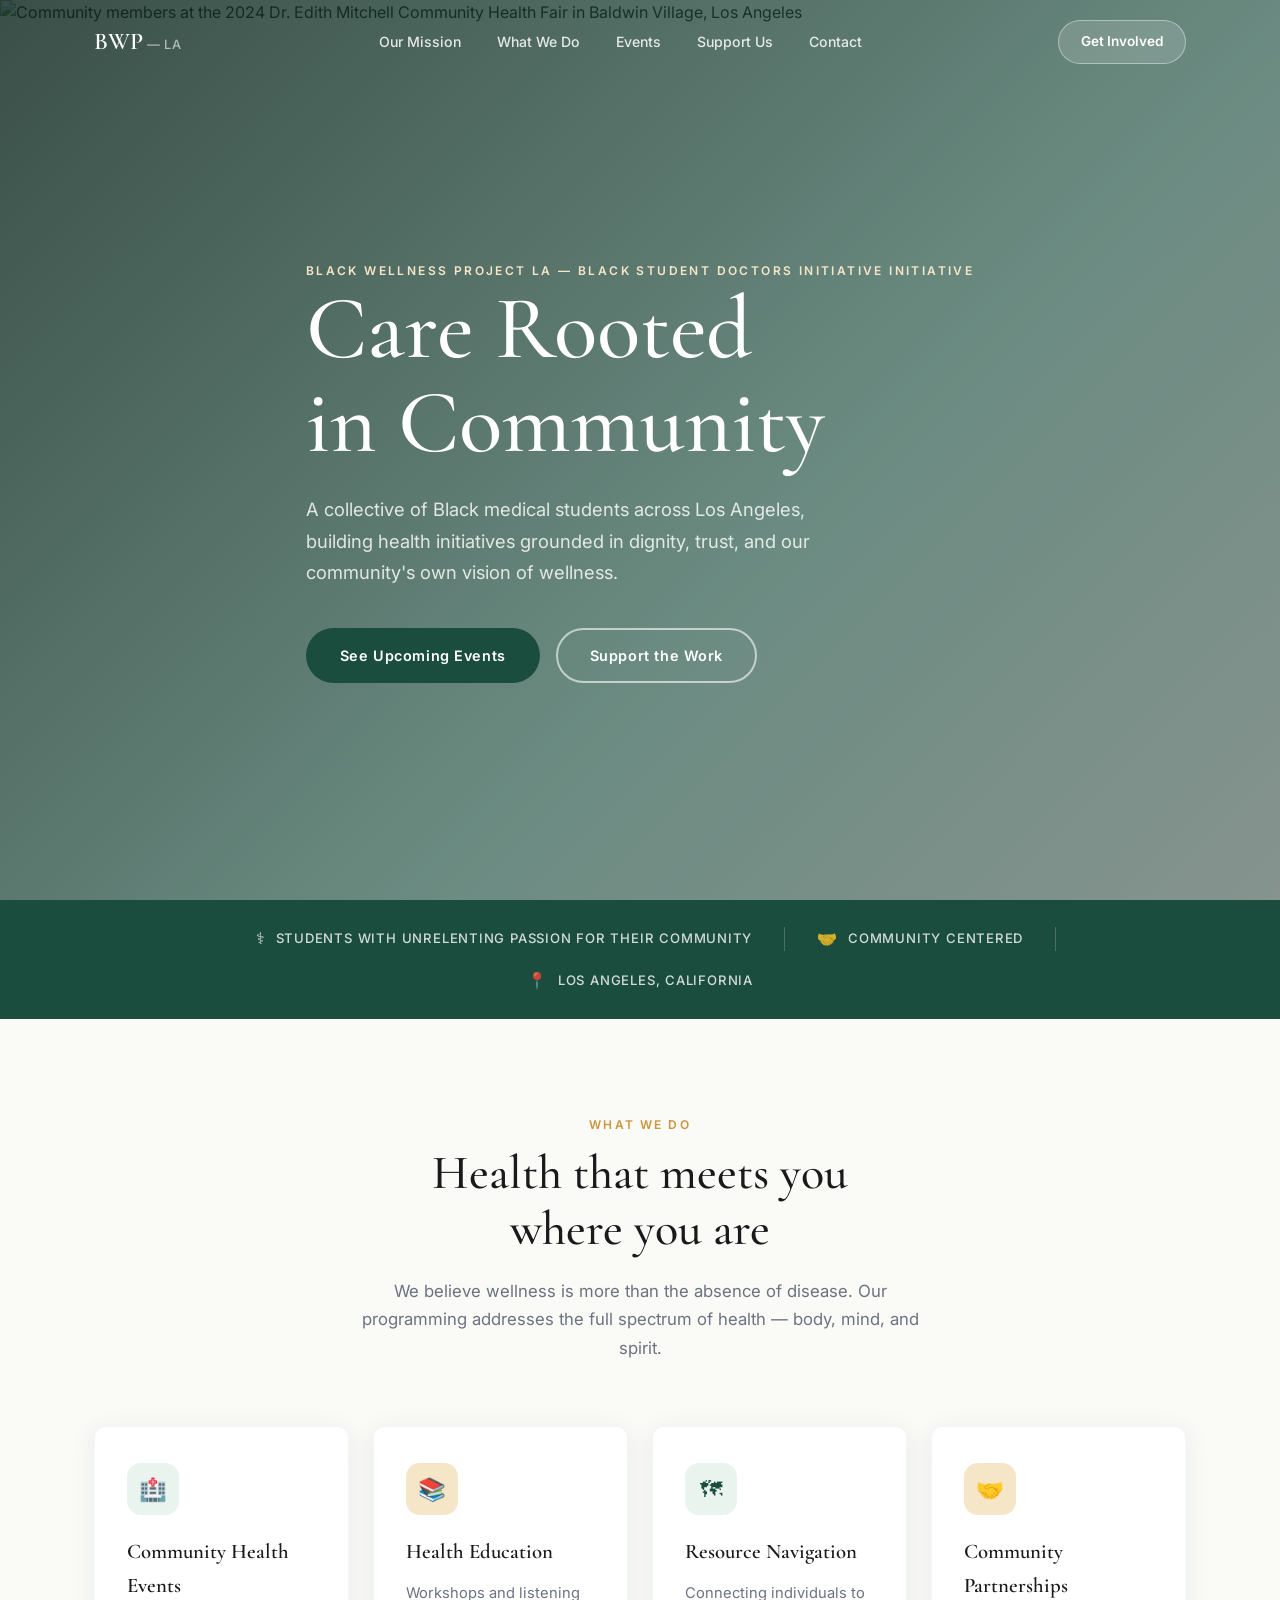
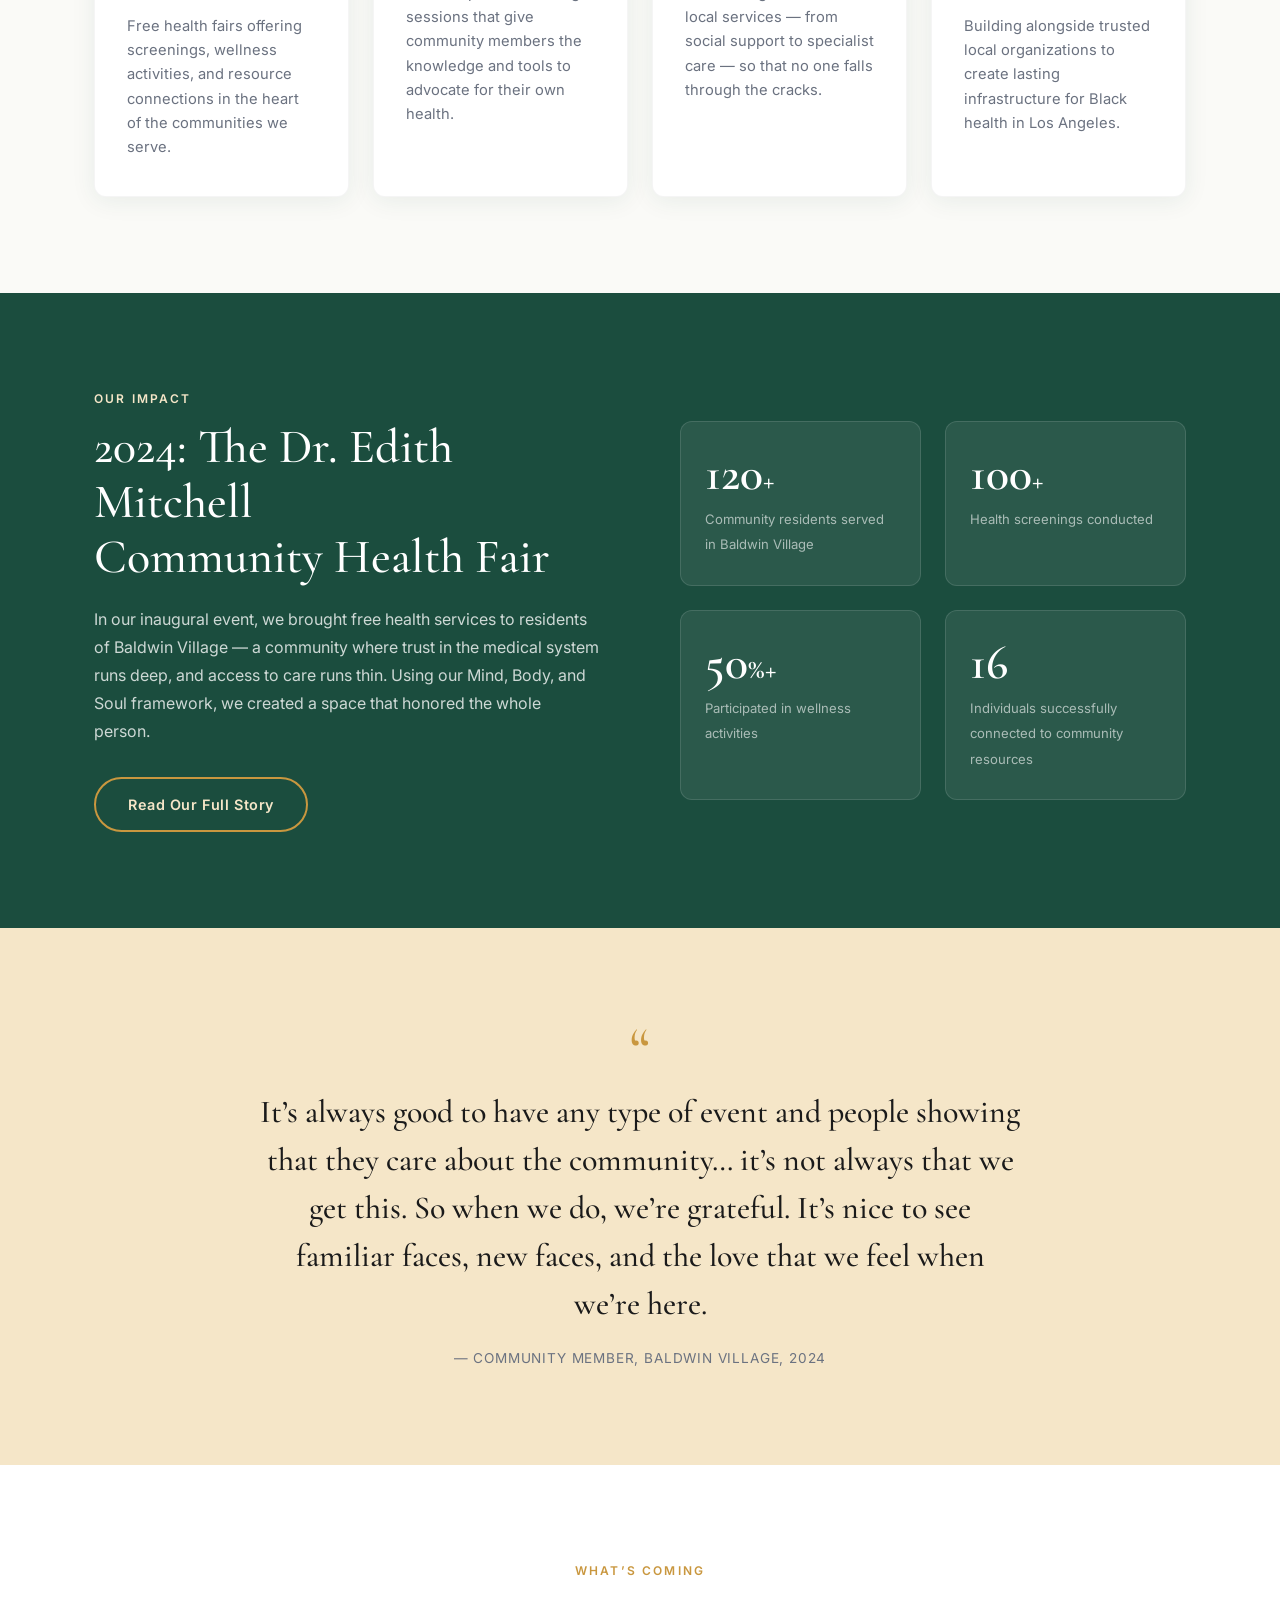
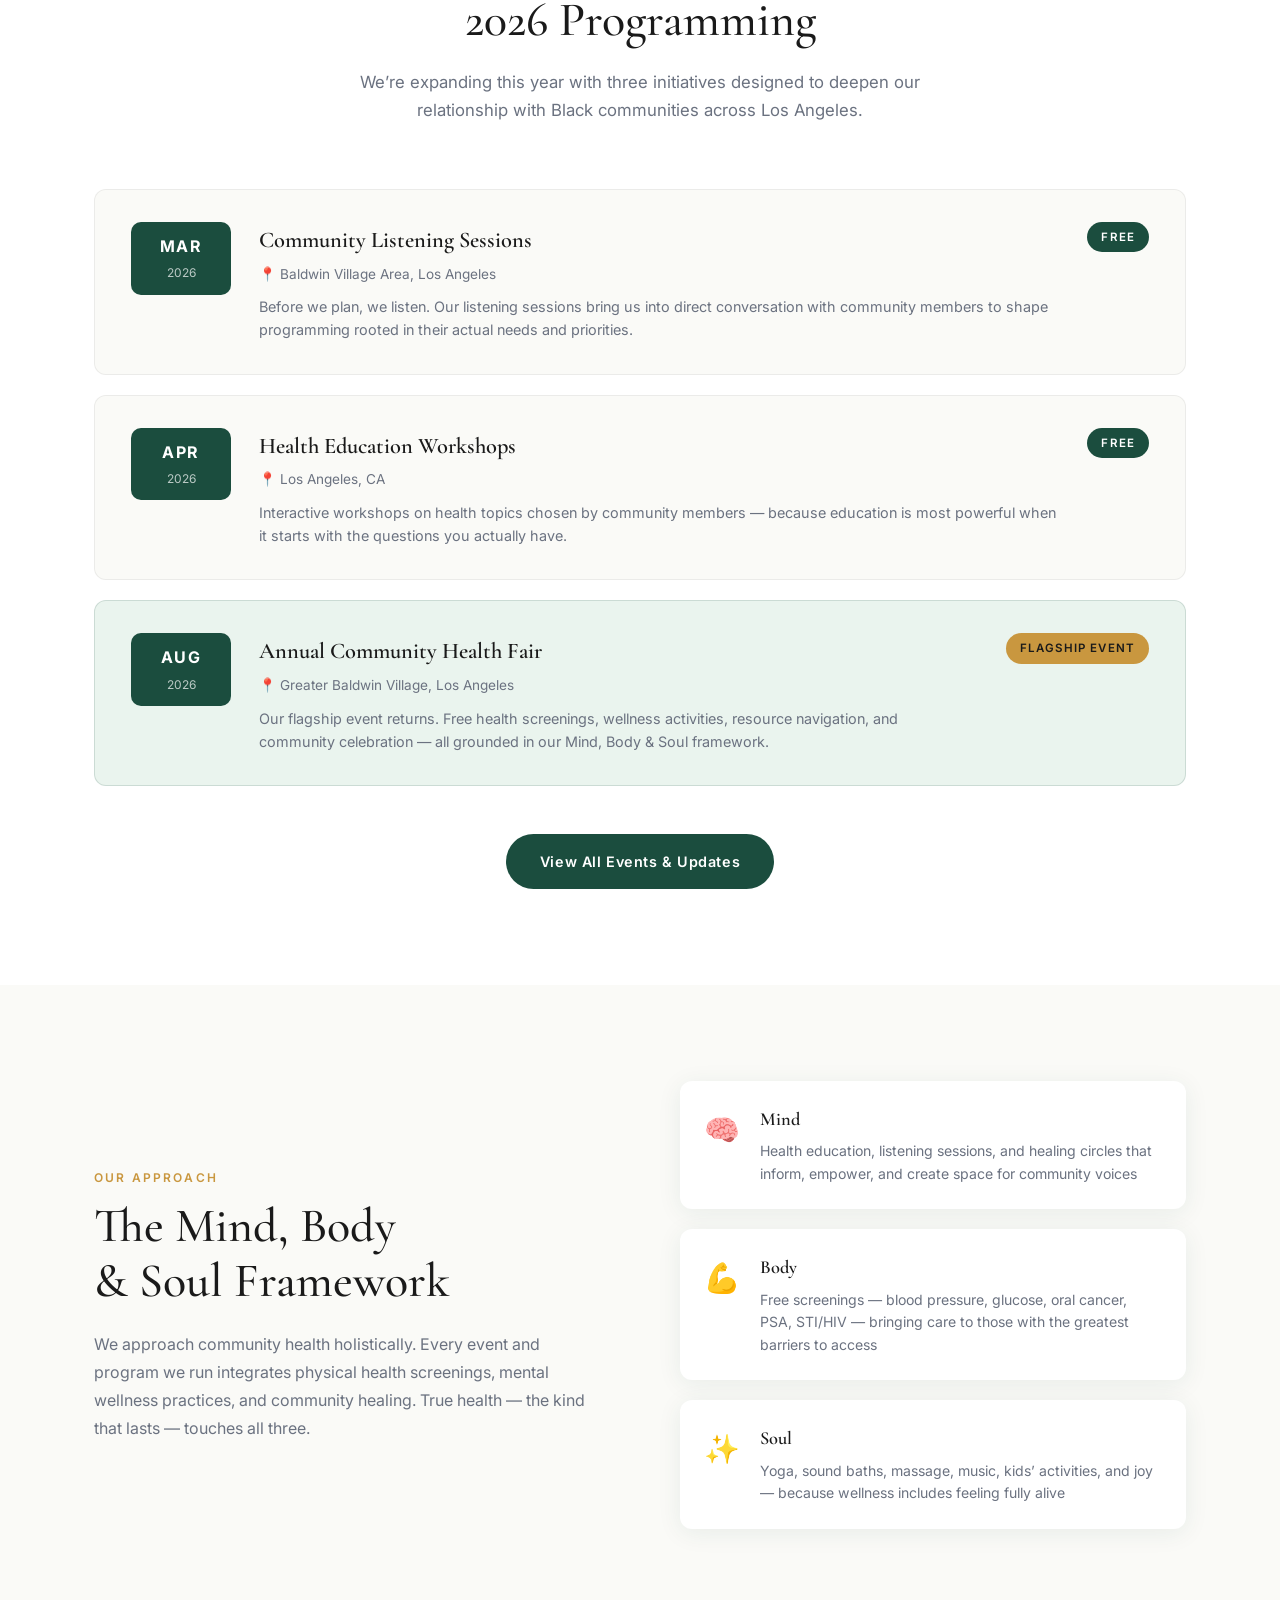
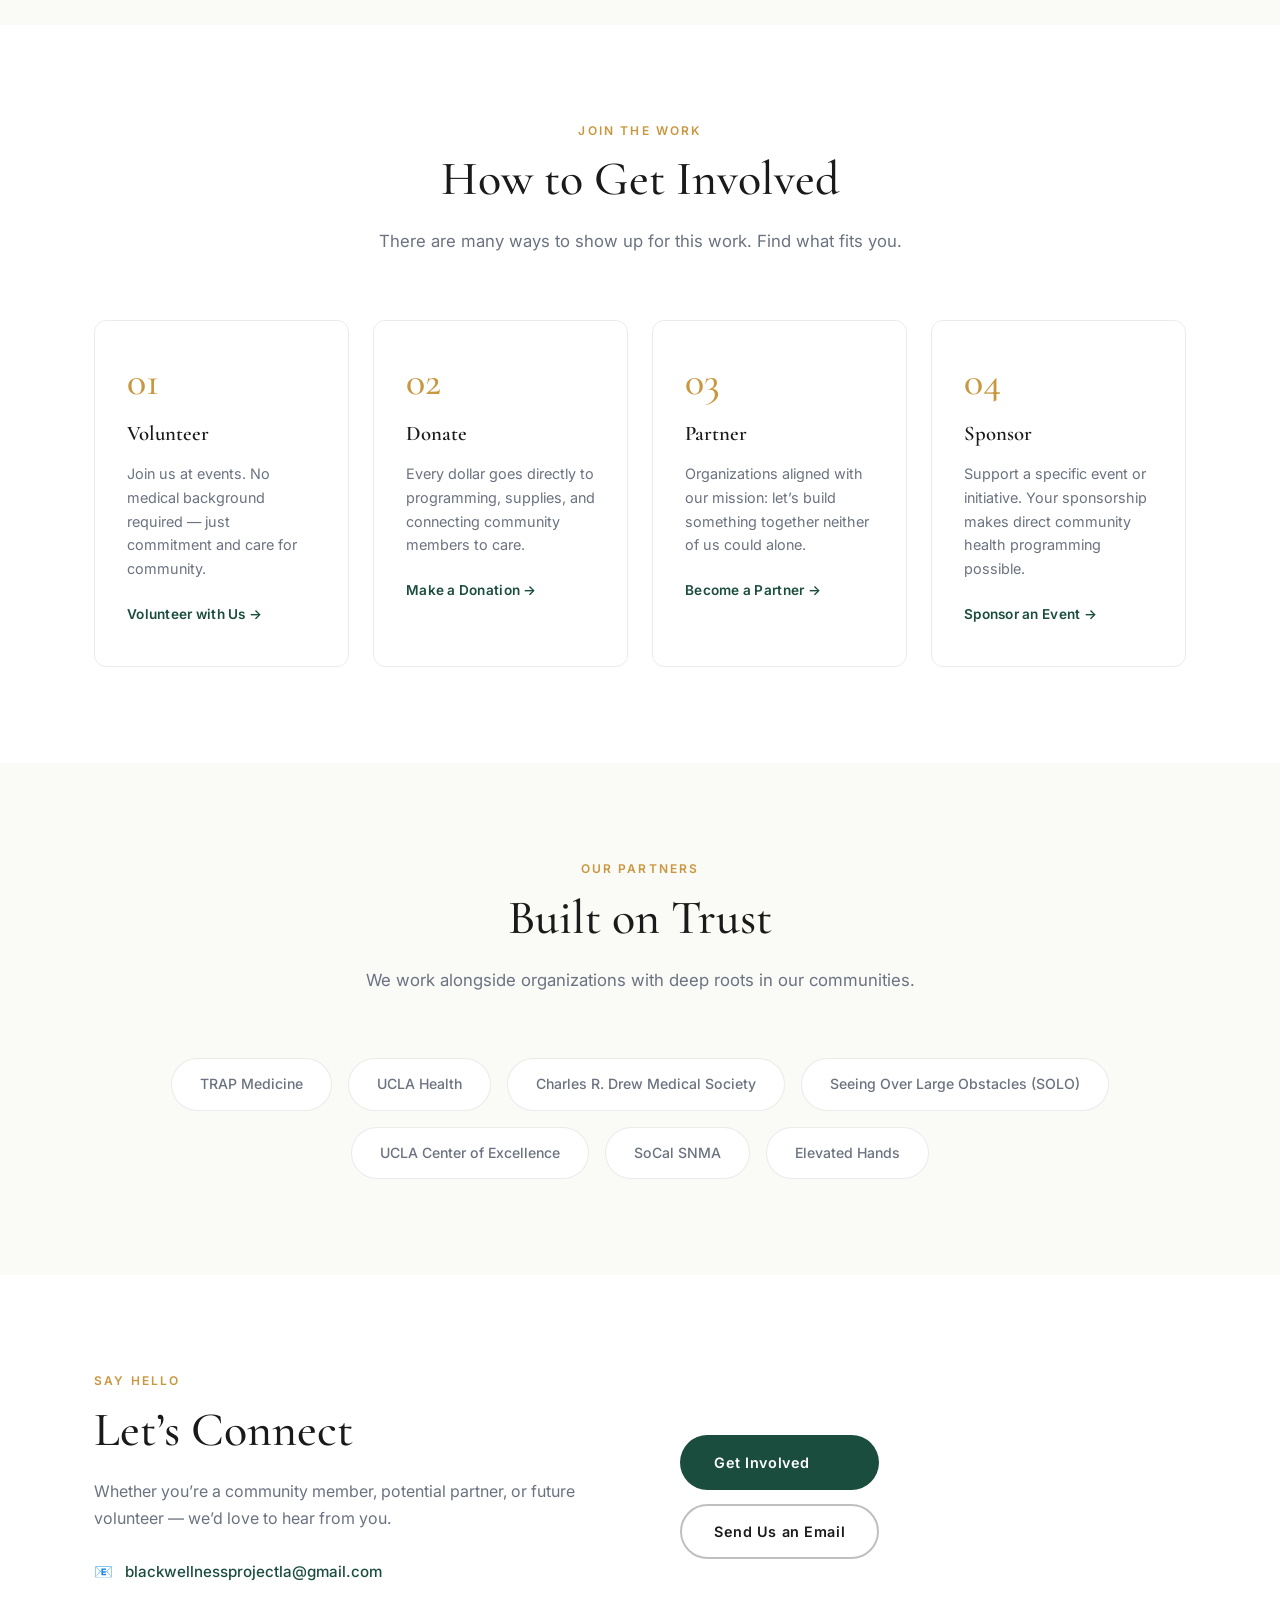
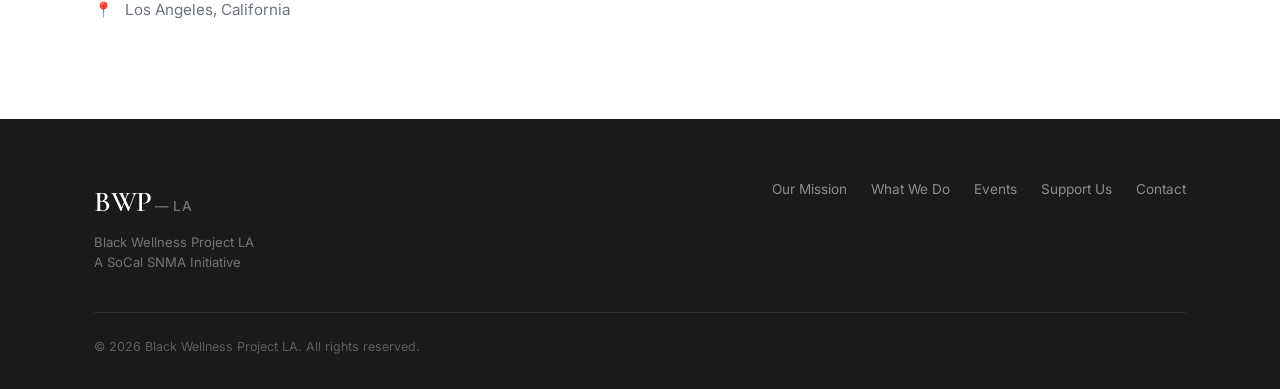
==== commit 01d665dd: "Update index.html" ====
--- a/index.html
+++ b/index.html
@@ -3,7 +3,7 @@
 <head>
   <meta charset="UTF-8" />
   <meta name="viewport" content="width=device-width, initial-scale=1.0" />
-  <title>Black Wellness Project LA — Care Rooted in Community</title>
+  <title>Black Wellness Project LA — Black Student Doctors Initiative</title>
   <meta name="description" content="Black Wellness Project LA is a collective of medical students dedicated to improving health outcomes for the Black community in Los Angeles." />
   <link rel="preconnect" href="https://fonts.googleapis.com" />
   <link rel="preconnect" href="https://fonts.gstatic.com" crossorigin />
@@ -40,7 +40,7 @@
       <div class="hero-overlay"></div>
     </div>
     <div class="hero-content container">
-      <span class="hero-eyebrow">Black Wellness Project LA &mdash; A SoCal SNMA Initiative</span>
+      <span class="hero-eyebrow">Black Wellness Project LA &mdash; Black Student Doctors initiative Initiative</span>
       <h1 class="hero-heading">Care Rooted<br>in Community</h1>
       <p class="hero-sub">A collective of Black medical students across Los Angeles, building health initiatives grounded in dignity, trust, and our community's own vision of wellness.</p>
       <div class="hero-actions">
@@ -55,7 +55,7 @@
     <div class="cred-bar-inner">
       <div class="cred-item">
         <span class="cred-icon">⚕</span>
-        <span>Physician-Led, Student Run</span>
+        <span>Students with unrelenting passion for their community</span>
       </div>
       <div class="cred-divider"></div>
       <div class="cred-item">
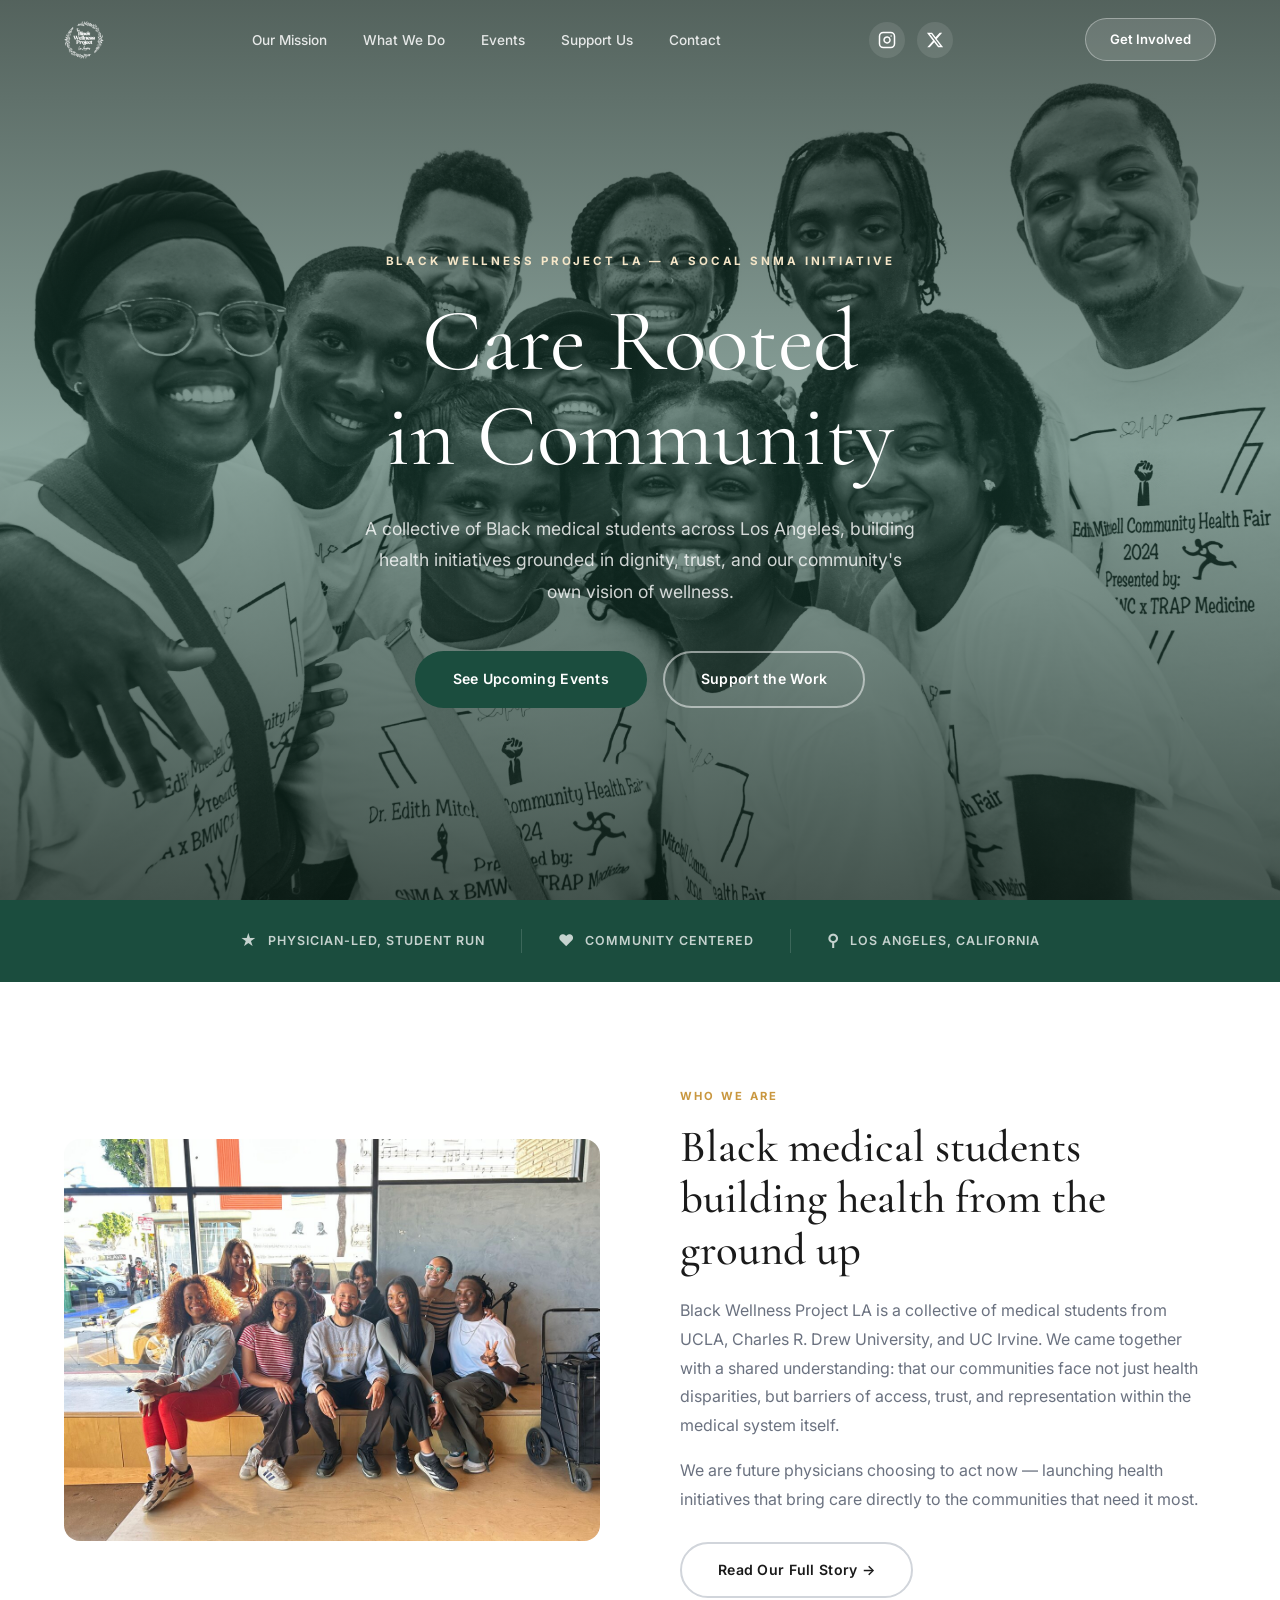
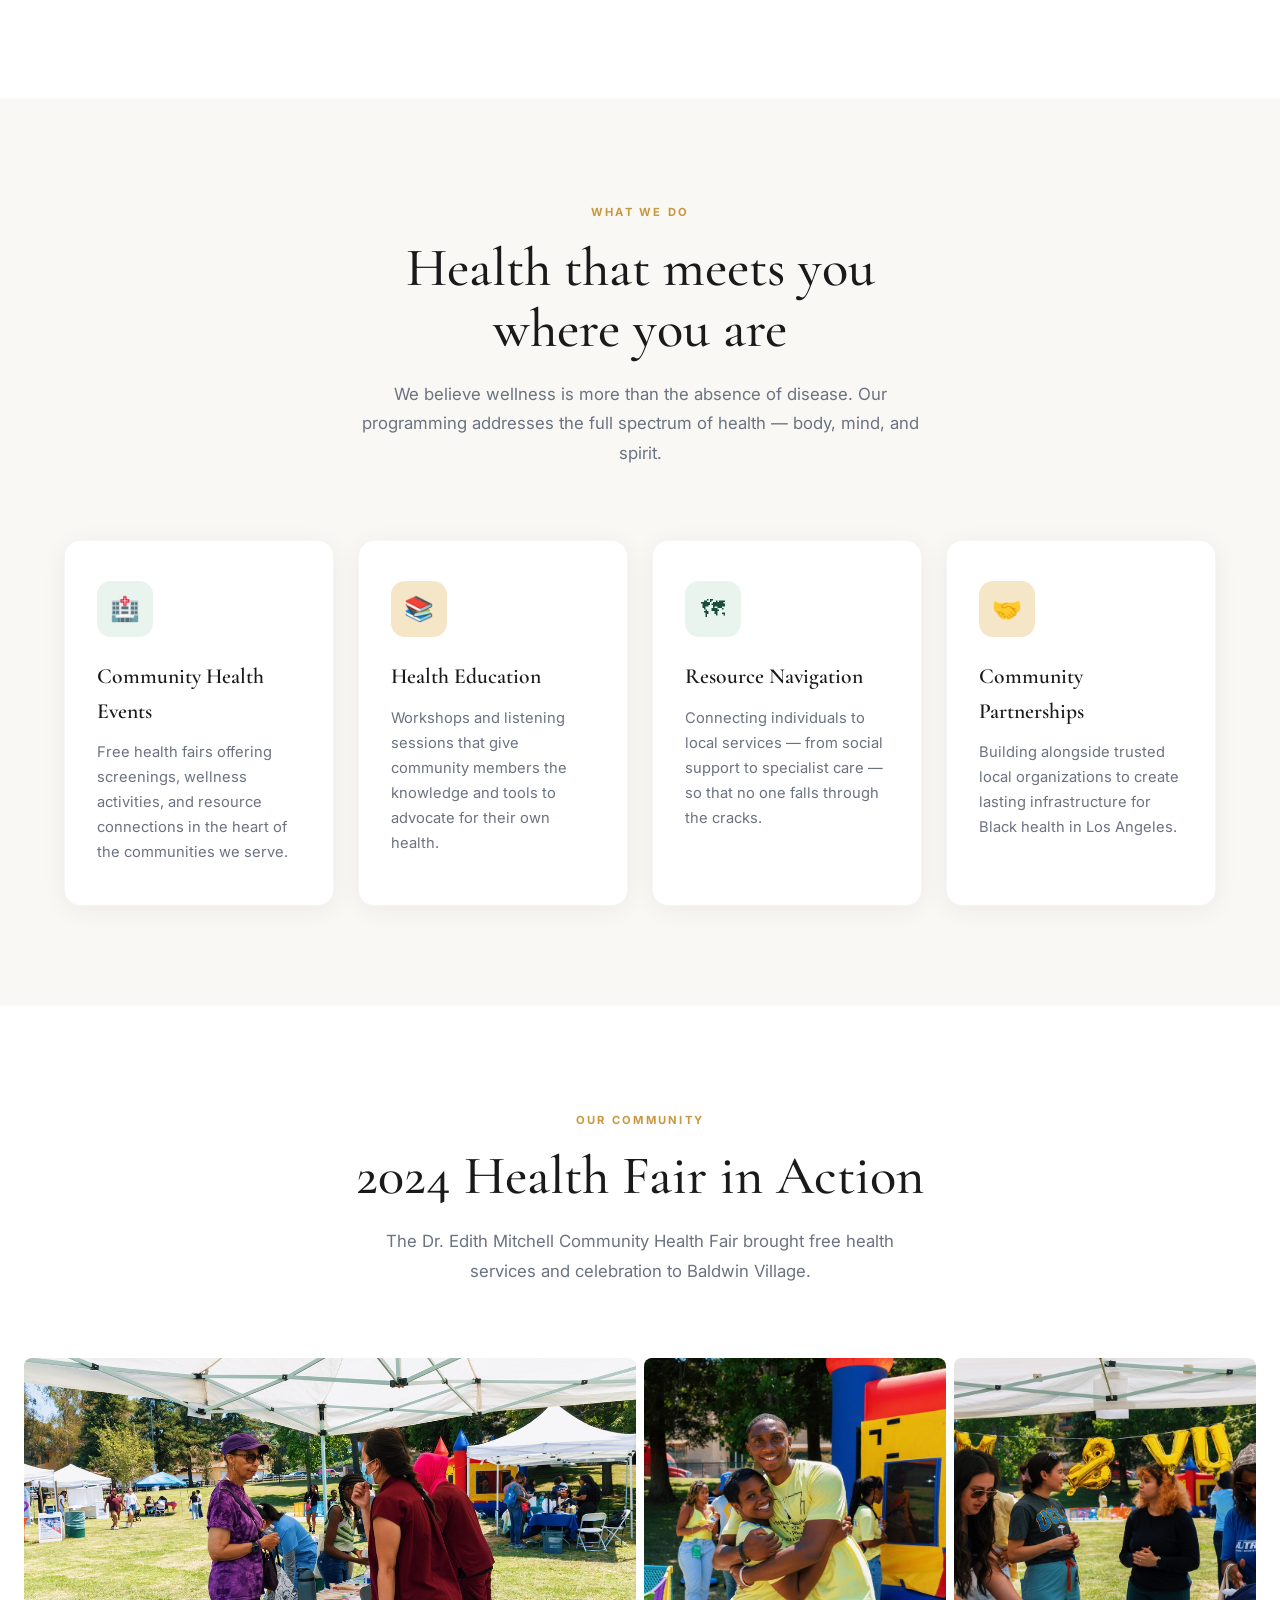
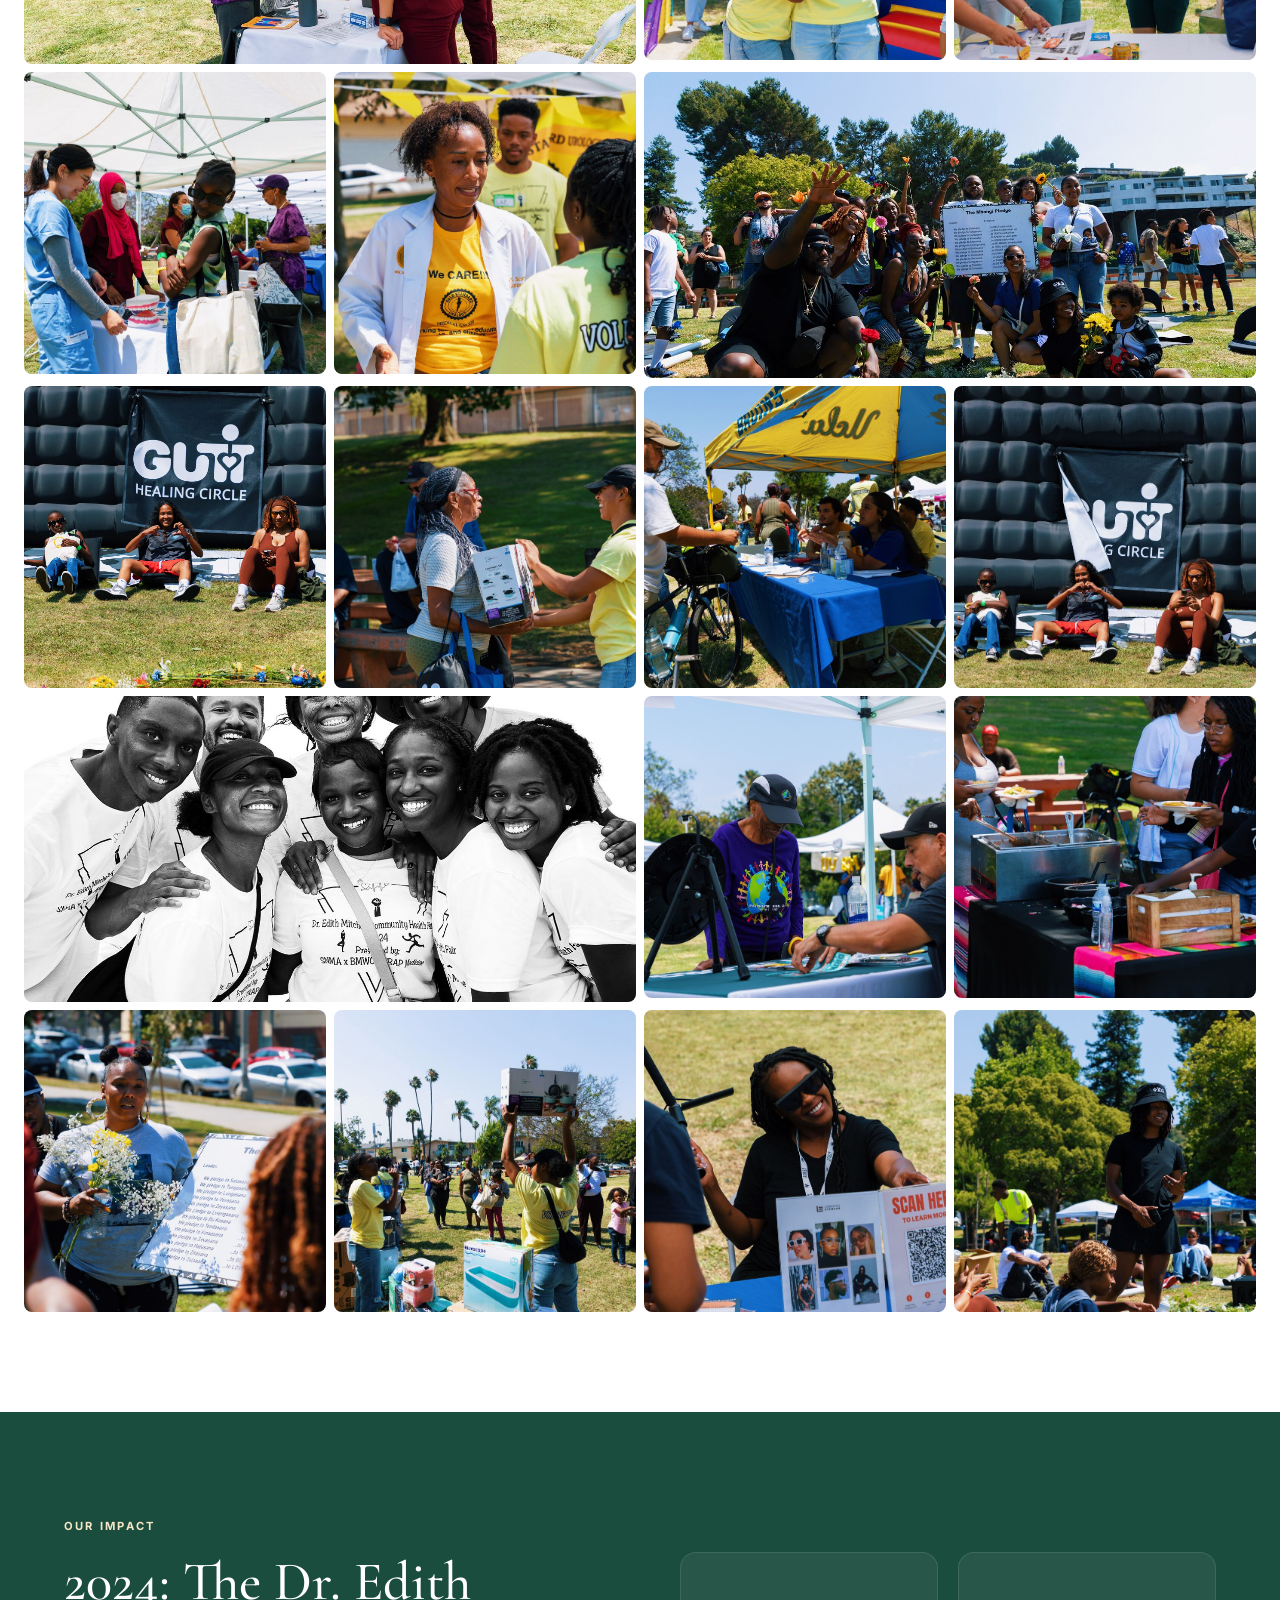
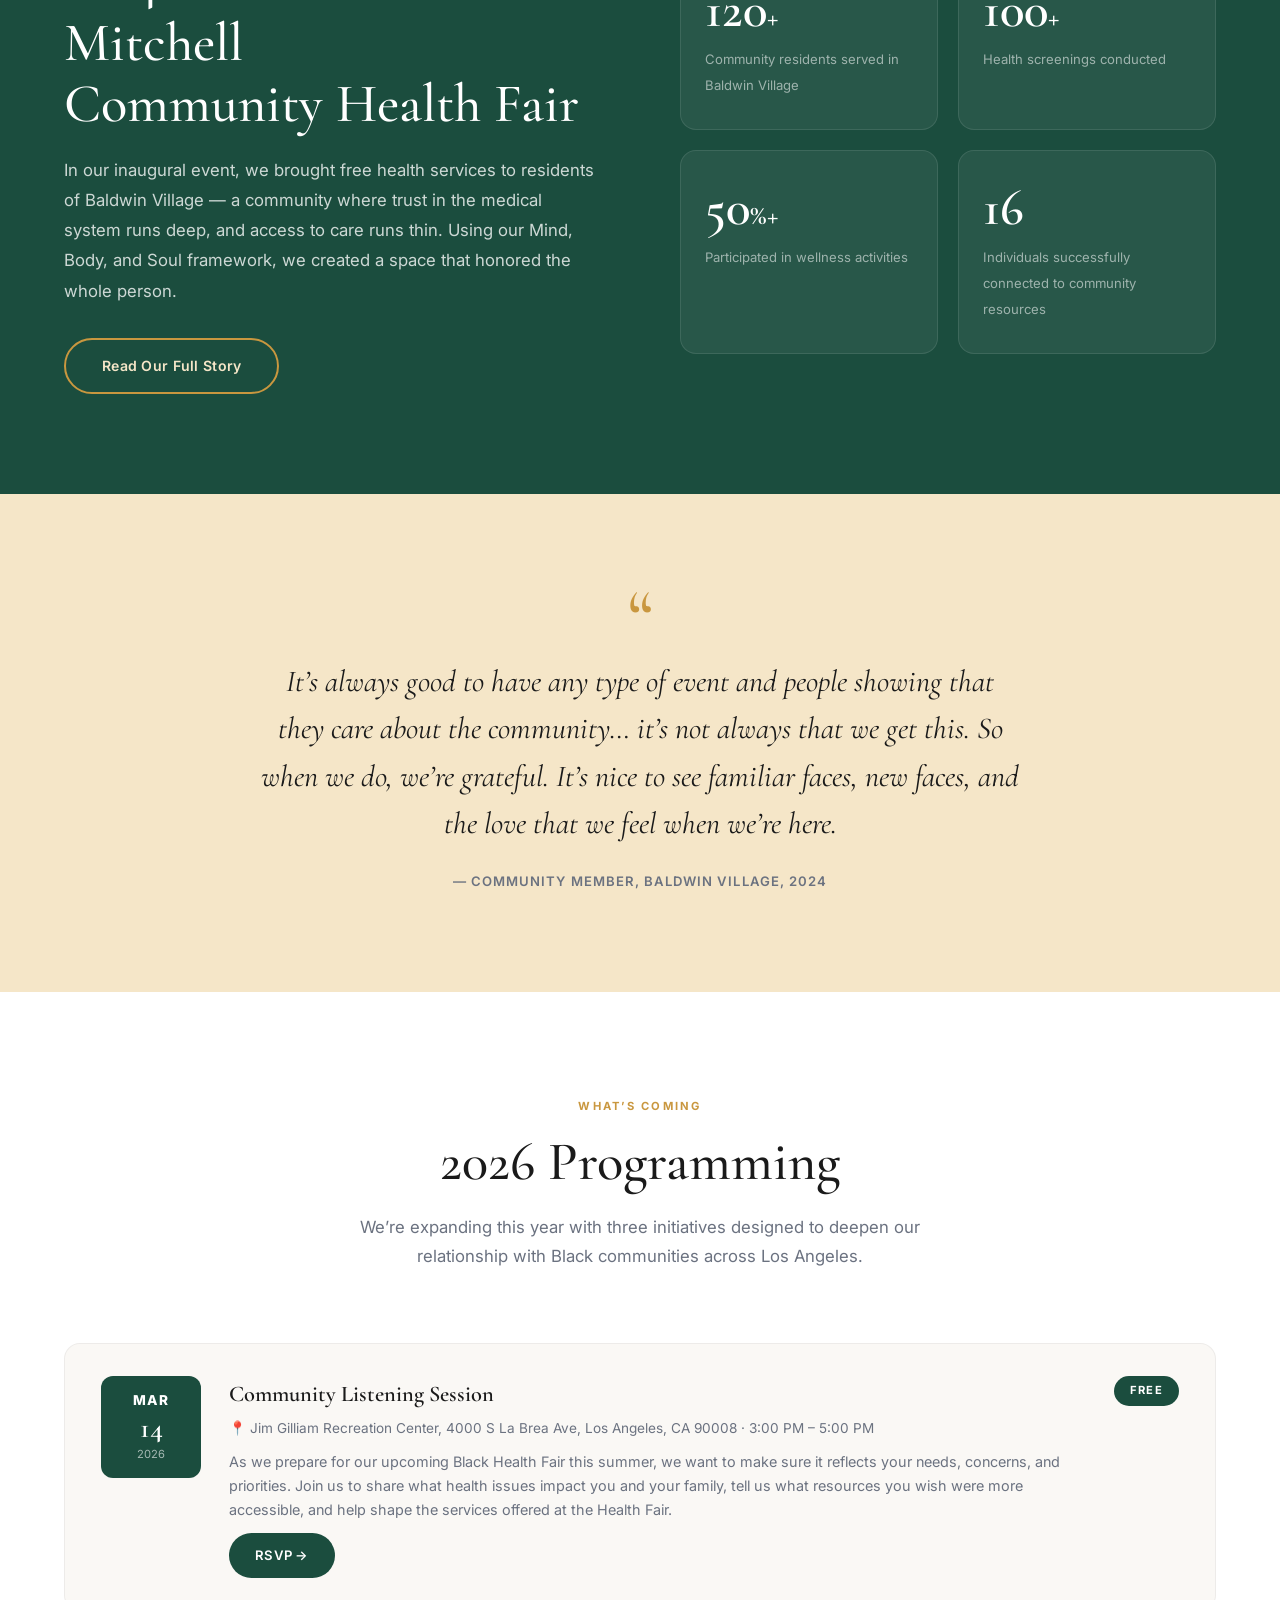
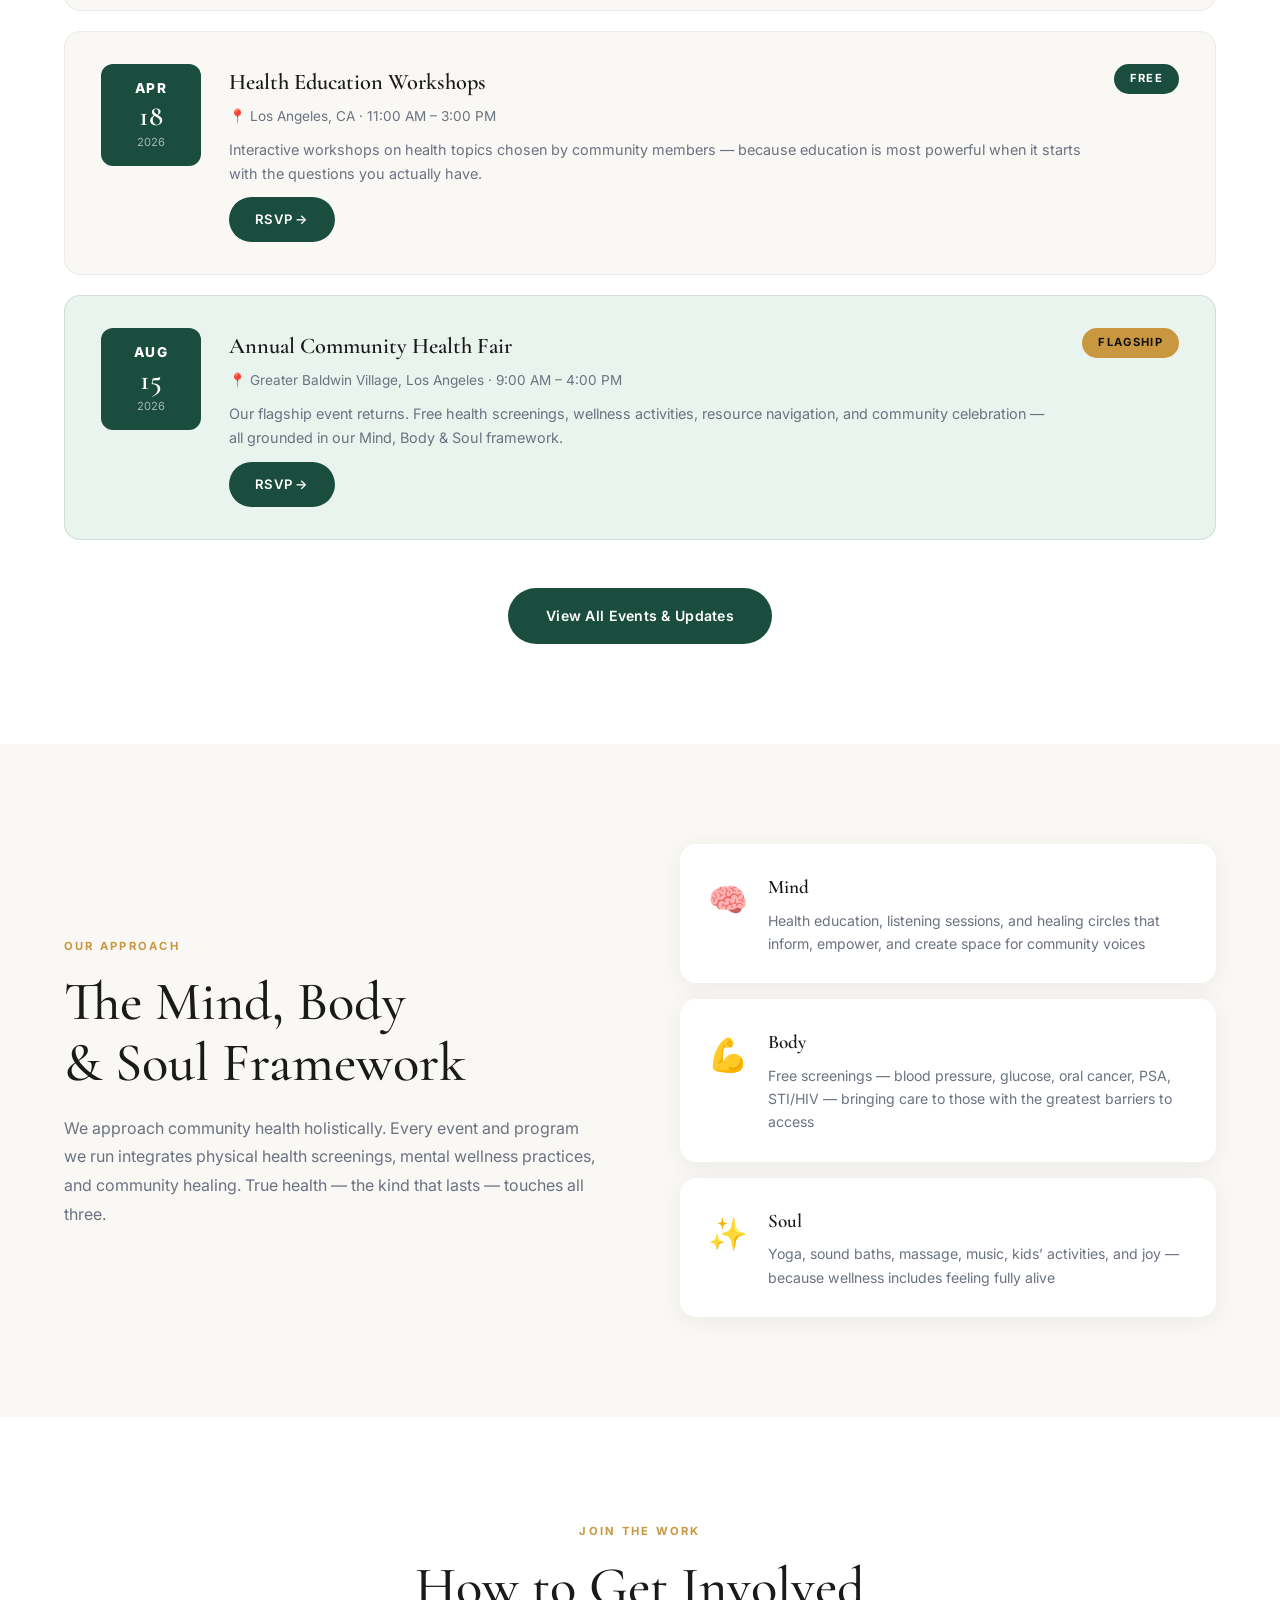
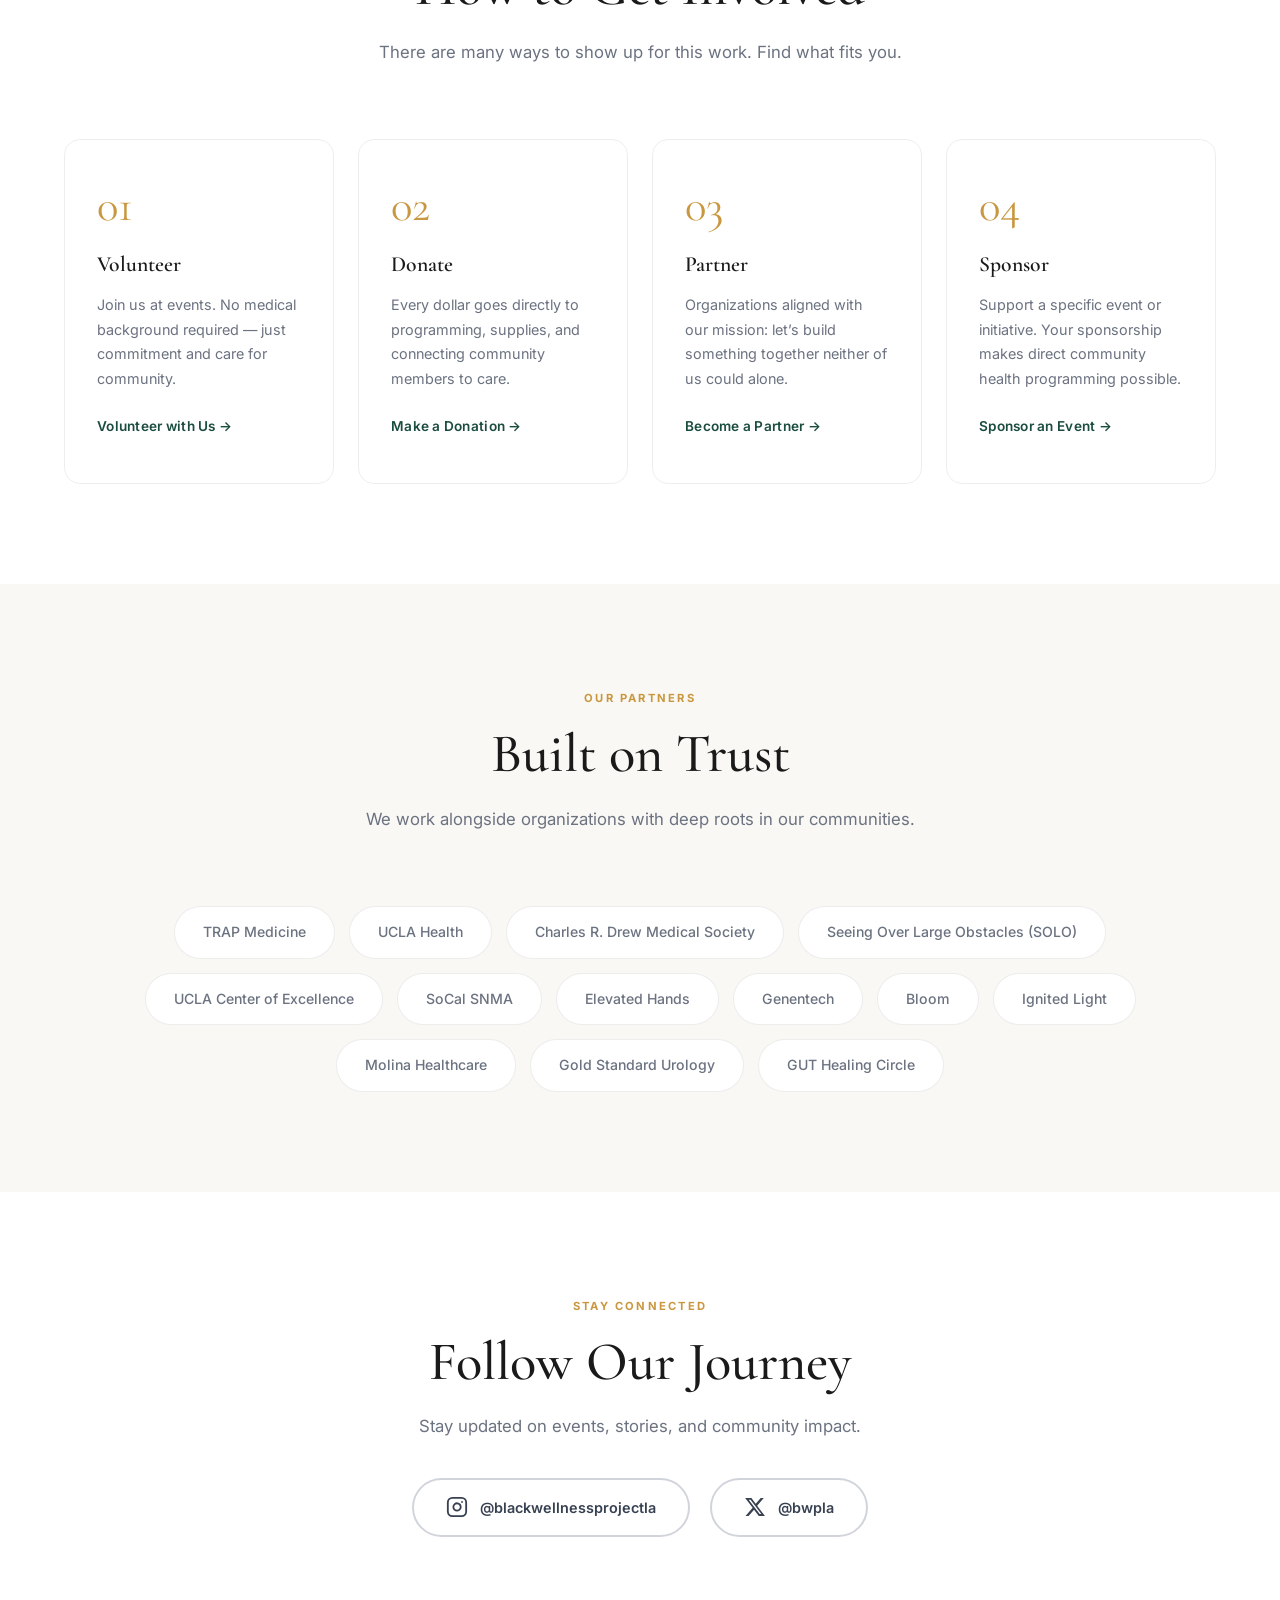
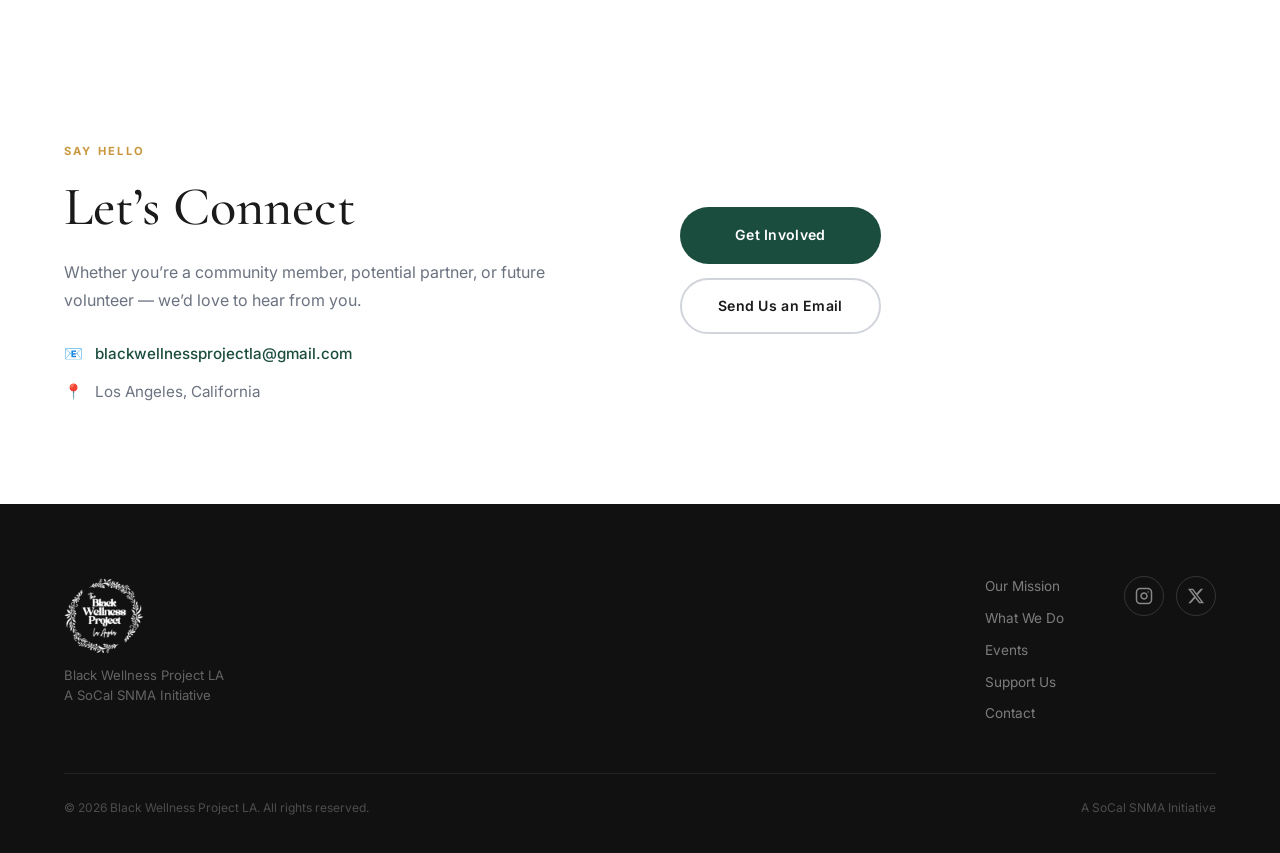
==== commit 1108f215: "Complete website redesign with logo, gallery photos, and all pages - Added BWP-LA logo across all pa" ====
--- a/index.html
+++ b/index.html
@@ -3,12 +3,17 @@
 <head>
   <meta charset="UTF-8" />
   <meta name="viewport" content="width=device-width, initial-scale=1.0" />
-  <title>Black Wellness Project LA — Black Student Doctors Initiative</title>
+  <title>Black Wellness Project LA — Care Rooted in Community</title>
   <meta name="description" content="Black Wellness Project LA is a collective of medical students dedicated to improving health outcomes for the Black community in Los Angeles." />
   <link rel="preconnect" href="https://fonts.googleapis.com" />
   <link rel="preconnect" href="https://fonts.gstatic.com" crossorigin />
-  <link href="https://fonts.googleapis.com/css2?family=Cormorant+Garamond:ital,wght@0,400;0,500;0,600;1,400&family=Inter:wght@300;400;500;600&display=swap" rel="stylesheet" />
+  <link href="https://fonts.googleapis.com/css2?family=Cormorant+Garamond:ital,wght@0,300;0,400;0,500;0,600;1,400&family=Inter:wght@300;400;500;600;700&display=swap" rel="stylesheet" />
   <link rel="stylesheet" href="styles.css" />
+  <link rel="icon" type="image/x-icon" href="favicon.ico" />
+  <link rel="icon" type="image/png" sizes="32x32" href="favicon-32.png" />
+  <link rel="apple-touch-icon" sizes="180x180" href="apple-touch-icon.png" />
+  <meta property="og:image" content="assets/images/og-image.png" />
+  <meta property="og:type" content="website" />
 </head>
 <body>
 
@@ -16,7 +21,7 @@
   <nav class="nav" id="nav">
     <div class="nav-container">
       <a href="index.html" class="nav-logo">
-        <span class="logo-bwp">BWP</span><span class="logo-la">&thinsp;—&thinsp;LA</span>
+        <img src="assets/images/logo-nav.png" alt="BWP-LA Logo" style="height: 40px; width: auto; vertical-align: middle;">
       </a>
       <button class="nav-toggle" id="navToggle" aria-label="Toggle menu">
         <span></span><span></span><span></span>
@@ -28,6 +33,14 @@
         <li><a href="support.html">Support Us</a></li>
         <li><a href="contact.html">Contact</a></li>
       </ul>
+      <div class="nav-social">
+        <a href="https://www.instagram.com/blackwellnessprojectla/" target="_blank" rel="noopener" aria-label="Instagram">
+          <svg width="18" height="18" viewBox="0 0 24 24" fill="none" stroke="currentColor" stroke-width="2" stroke-linecap="round" stroke-linejoin="round"><rect x="2" y="2" width="20" height="20" rx="5" ry="5"/><path d="M16 11.37A4 4 0 1 1 12.63 8 4 4 0 0 1 16 11.37z"/><line x1="17.5" y1="6.5" x2="17.51" y2="6.5"/></svg>
+        </a>
+        <a href="https://twitter.com/bwpla" target="_blank" rel="noopener" aria-label="Twitter/X">
+          <svg width="18" height="18" viewBox="0 0 24 24" fill="currentColor"><path d="M18.244 2.25h3.308l-7.227 8.26 8.502 11.24H16.17l-5.214-6.817L4.99 21.75H1.68l7.73-8.835L1.254 2.25H8.08l4.713 6.231zm-1.161 17.52h1.833L7.084 4.126H5.117z"/></svg>
+        </a>
+      </div>
       <a href="support.html" class="nav-cta">Get Involved</a>
     </div>
   </nav>
@@ -35,12 +48,11 @@
   <!-- ==================== HERO ==================== -->
   <section class="hero" id="home">
     <div class="hero-bg">
-      <!-- INSTRUCTIONS: Replace hero.JPG with your best photo from the Photo Album folder -->
       <img src="assets/images/hero.JPG" alt="Community members at the 2024 Dr. Edith Mitchell Community Health Fair in Baldwin Village, Los Angeles" class="hero-img" />
       <div class="hero-overlay"></div>
     </div>
-    <div class="hero-content container">
-      <span class="hero-eyebrow">Black Wellness Project LA &mdash; Black Student Doctors initiative Initiative</span>
+    <div class="hero-content">
+      <span class="hero-eyebrow">Black Wellness Project LA &mdash; A SoCal SNMA Initiative</span>
       <h1 class="hero-heading">Care Rooted<br>in Community</h1>
       <p class="hero-sub">A collective of Black medical students across Los Angeles, building health initiatives grounded in dignity, trust, and our community's own vision of wellness.</p>
       <div class="hero-actions">
@@ -54,48 +66,66 @@
   <div class="cred-bar">
     <div class="cred-bar-inner">
       <div class="cred-item">
-        <span class="cred-icon">⚕</span>
-        <span>Students with unrelenting passion for their community</span>
+        <span class="cred-icon">&starf;</span>
+        <span>Physician-Led, Student Run</span>
       </div>
       <div class="cred-divider"></div>
       <div class="cred-item">
-        <span class="cred-icon">🤝</span>
+        <span class="cred-icon">&hearts;</span>
         <span>Community Centered</span>
       </div>
       <div class="cred-divider"></div>
       <div class="cred-item">
-        <span class="cred-icon">📍</span>
+        <span class="cred-icon">&#9906;</span>
         <span>Los Angeles, California</span>
       </div>
     </div>
   </div>
+
+  <!-- ==================== ABOUT / INTRO SPLIT ==================== -->
+  <section class="section" id="about">
+    <div class="container">
+      <div class="about-split fade-in">
+        <div class="about-img-wrap">
+          <img src="assets/images/gallery/team-2026.jpg" alt="The 2026 BWP-LA team at their first planning meeting" />
+        </div>
+        <div class="about-text">
+          <span class="section-label">Who We Are</span>
+          <h2>Black medical students building health from the ground up</h2>
+          <p>Black Wellness Project LA is a collective of medical students from UCLA, Charles R. Drew University, and UC Irvine. We came together with a shared understanding: that our communities face not just health disparities, but barriers of access, trust, and representation within the medical system itself.</p>
+          <p>We are future physicians choosing to act now — launching health initiatives that bring care directly to the communities that need it most.</p>
+          <a href="mission.html" class="btn btn-outline-dark" style="margin-top: 12px;">Read Our Full Story &rarr;</a>
+        </div>
+      </div>
+    </div>
+  </section>
 
   <!-- ==================== WHAT WE DO ==================== -->
   <section class="section what-we-do" id="what-we-do">
     <div class="container">
-      <div class="section-header">
+      <div class="section-header fade-in">
         <span class="section-label">What We Do</span>
         <h2 class="section-title">Health that meets you<br>where you are</h2>
         <p class="section-sub">We believe wellness is more than the absence of disease. Our programming addresses the full spectrum of health — body, mind, and spirit.</p>
       </div>
       <div class="cards-grid">
-        <div class="card">
-          <div class="card-icon" style="background:#EAF4EE; color:#1B4D3E; font-size:1.4rem">🏥</div>
+        <div class="card fade-in">
+          <div class="card-icon" style="background:#EAF4EE; color:#1B4D3E;">&#x1F3E5;</div>
           <h3 class="card-title">Community Health Events</h3>
           <p class="card-text">Free health fairs offering screenings, wellness activities, and resource connections in the heart of the communities we serve.</p>
         </div>
-        <div class="card">
-          <div class="card-icon" style="background:#F5E6C8; color:#8B6914; font-size:1.4rem">📚</div>
+        <div class="card fade-in">
+          <div class="card-icon" style="background:#F5E6C8; color:#8B6914;">&#x1F4DA;</div>
           <h3 class="card-title">Health Education</h3>
           <p class="card-text">Workshops and listening sessions that give community members the knowledge and tools to advocate for their own health.</p>
         </div>
-        <div class="card">
-          <div class="card-icon" style="background:#EAF4EE; color:#1B4D3E; font-size:1.4rem">🗺</div>
+        <div class="card fade-in">
+          <div class="card-icon" style="background:#EAF4EE; color:#1B4D3E;">&#x1F5FA;</div>
           <h3 class="card-title">Resource Navigation</h3>
           <p class="card-text">Connecting individuals to local services — from social support to specialist care — so that no one falls through the cracks.</p>
         </div>
-        <div class="card">
-          <div class="card-icon" style="background:#F5E6C8; color:#8B6914; font-size:1.4rem">🤝</div>
+        <div class="card fade-in">
+          <div class="card-icon" style="background:#F5E6C8; color:#8B6914;">&#x1F91D;</div>
           <h3 class="card-title">Community Partnerships</h3>
           <p class="card-text">Building alongside trusted local organizations to create lasting infrastructure for Black health in Los Angeles.</p>
         </div>
@@ -103,10 +133,79 @@
     </div>
   </section>
 
+  <!-- ==================== PHOTO GALLERY ==================== -->
+  <section class="section gallery" id="gallery">
+    <div class="container-wide">
+      <div class="section-header fade-in">
+        <span class="section-label">Our Community</span>
+        <h2 class="section-title">2024 Health Fair in Action</h2>
+        <p class="section-sub">The Dr. Edith Mitchell Community Health Fair brought free health services and celebration to Baldwin Village.</p>
+      </div>
+      <div class="gallery-grid fade-in">
+        <!-- Row 1: Wide hero shot + 2 smaller -->
+        <div class="gallery-item wide">
+          <img src="assets/images/gallery/fair-wide-view.jpg" alt="Wide view of the health fair with vendor tents, bounce house, and community members at Baldwin Village park" />
+        </div>
+        <div class="gallery-item">
+          <img src="assets/images/gallery/volunteers-hug-bounce-house.jpg" alt="Two BWP-LA volunteers embracing joyfully in front of the bounce house" />
+        </div>
+        <div class="gallery-item">
+          <img src="assets/images/gallery/uv-me-booth.jpg" alt="UCLA medical students engaging community members at the UV and ME skin health booth with gold balloons" />
+        </div>
+        <!-- Row 2 -->
+        <div class="gallery-item">
+          <img src="assets/images/gallery/dental-health-booth.jpg" alt="Medical students in scrubs teaching dental health at a community screening booth" />
+        </div>
+        <div class="gallery-item">
+          <img src="assets/images/gallery/gold-standard-urology-doc.jpg" alt="Gold Standard Urology physician in white coat connecting with a volunteer at the health fair" />
+        </div>
+        <div class="gallery-item wide">
+          <img src="assets/images/gallery/mbongi-pledge-group.jpg" alt="Community members celebrating with flowers during the Mbongi Pledge ceremony" />
+        </div>
+        <!-- Row 3 -->
+        <div class="gallery-item">
+          <img src="assets/images/gallery/gut-healing-circle.jpg" alt="Community members seated in front of the GUT Healing Circle inflatable" />
+        </div>
+        <div class="gallery-item">
+          <img src="assets/images/gallery/giveaway-cookware.jpg" alt="Volunteer handing a cookware prize to a smiling community member" />
+        </div>
+        <div class="gallery-item">
+          <img src="assets/images/gallery/molina-healthcare-booth.jpg" alt="Molina Healthcare partner booth with community members receiving health information" />
+        </div>
+        <div class="gallery-item">
+          <img src="assets/images/gallery/healing-circle-heart-hands.jpg" alt="Young attendees making heart shapes with their hands at the GUT Healing Circle" />
+        </div>
+        <!-- Row 4: Wide + smaller -->
+        <div class="gallery-item wide">
+          <img src="assets/images/gallery/team-health-fair-bw.jpg" alt="The BWP-LA team in matching Dr. Edith Mitchell Health Fair shirts, black and white group photo" />
+        </div>
+        <div class="gallery-item">
+          <img src="assets/images/gallery/spinning-wheel-booth.jpg" alt="Community member playing the spinning wheel prize game at a partner booth" />
+        </div>
+        <div class="gallery-item">
+          <img src="assets/images/gallery/community-food-service.jpg" alt="Volunteers and community members sharing a meal at the health fair food station" />
+        </div>
+        <!-- Row 5 -->
+        <div class="gallery-item">
+          <img src="assets/images/gallery/pledge-leader-flowers.jpg" alt="Pledge ceremony leader holding flowers and reading from the Mbongi Pledge" />
+        </div>
+        <div class="gallery-item">
+          <img src="assets/images/gallery/giveaway-celebration.jpg" alt="Volunteer holding up a prize box while crowd celebrates at the raffle giveaway" />
+        </div>
+        <div class="gallery-item">
+          <img src="assets/images/gallery/skin-health-booth.jpg" alt="Dermatology education booth with Scan Here QR code for skin health resources" />
+        </div>
+        <div class="gallery-item">
+          <img src="assets/images/gallery/healing-circle-facilitator.jpg" alt="Healing circle facilitator speaking to seated community members in the park" />
+        </div>
+      </div>
+    </div>
+  </section>
+
   <!-- ==================== IMPACT ==================== -->
   <section class="section impact" id="impact">
     <div class="container">
-      <div class="impact-inner">
+      <div class="impact-inner fade-in">
         <div class="impact-text">
           <span class="section-label light">Our Impact</span>
           <h2 class="section-title light">2024: The Dr. Edith Mitchell<br>Community Health Fair</h2>
@@ -138,7 +237,7 @@
   <!-- ==================== COMMUNITY VOICE ==================== -->
   <section class="section community-voice">
     <div class="container">
-      <div class="quote-block">
+      <div class="quote-block fade-in">
         <span class="quote-mark">&ldquo;</span>
         <p class="quote-text">It&rsquo;s always good to have any type of event and people showing that they care about the community&hellip; it&rsquo;s not always that we get this. So when we do, we&rsquo;re grateful. It&rsquo;s nice to see familiar faces, new faces, and the love that we feel when we&rsquo;re here.</p>
         <p class="quote-attr">— Community member, Baldwin Village, 2024</p>
@@ -149,63 +248,26 @@
   <!-- ==================== UPCOMING EVENTS ==================== -->
   <section class="section events" id="events">
     <div class="container">
-      <div class="section-header">
+      <div class="section-header fade-in">
         <span class="section-label">What&rsquo;s Coming</span>
         <h2 class="section-title">2026 Programming</h2>
         <p class="section-sub">We&rsquo;re expanding this year with three initiatives designed to deepen our relationship with Black communities across Los Angeles.</p>
       </div>
 
-      <div class="events-list">
-        <div class="event-item">
-          <div class="event-date">
-            <span class="event-month">MAR</span>
-            <span class="event-year">2026</span>
-          </div>
-          <div class="event-info">
-            <h3 class="event-name">Community Listening Sessions</h3>
-            <p class="event-location">📍 Baldwin Village Area, Los Angeles</p>
-            <p class="event-desc">Before we plan, we listen. Our listening sessions bring us into direct conversation with community members to shape programming rooted in their actual needs and priorities.</p>
-          </div>
-          <div class="event-tag">Free</div>
-        </div>
-
-        <div class="event-item">
-          <div class="event-date">
-            <span class="event-month">APR</span>
-            <span class="event-year">2026</span>
-          </div>
-          <div class="event-info">
-            <h3 class="event-name">Health Education Workshops</h3>
-            <p class="event-location">📍 Los Angeles, CA</p>
-            <p class="event-desc">Interactive workshops on health topics chosen by community members — because education is most powerful when it starts with the questions you actually have.</p>
-          </div>
-          <div class="event-tag">Free</div>
-        </div>
-
-        <div class="event-item featured-event">
-          <div class="event-date">
-            <span class="event-month">AUG</span>
-            <span class="event-year">2026</span>
-          </div>
-          <div class="event-info">
-            <h3 class="event-name">Annual Community Health Fair</h3>
-            <p class="event-location">📍 Greater Baldwin Village, Los Angeles</p>
-            <p class="event-desc">Our flagship event returns. Free health screenings, wellness activities, resource navigation, and community celebration — all grounded in our Mind, Body &amp; Soul framework.</p>
-          </div>
-          <div class="event-tag featured-tag">Flagship Event</div>
-        </div>
-      </div>
-
-      <div class="events-cta">
+      <div class="events-list" id="eventsContainer">
+        <!-- Events loaded from events.json -->
+      </div>
+
+      <div class="events-cta fade-in">
         <a href="events.html" class="btn btn-primary">View All Events &amp; Updates</a>
       </div>
     </div>
   </section>
 
   <!-- ==================== MIND BODY SOUL ==================== -->
-  <section class="section framework">
-    <div class="container">
-      <div class="framework-inner">
+  <section class="section framework" id="framework">
+    <div class="container">
+      <div class="framework-inner fade-in">
         <div class="framework-text">
           <span class="section-label">Our Approach</span>
           <h2 class="section-title">The Mind, Body<br>&amp; Soul Framework</h2>
@@ -213,21 +275,21 @@
         </div>
         <div class="framework-pillars">
           <div class="pillar">
-            <span class="pillar-icon">🧠</span>
+            <span class="pillar-icon">&#x1F9E0;</span>
             <div>
               <h4>Mind</h4>
               <p>Health education, listening sessions, and healing circles that inform, empower, and create space for community voices</p>
             </div>
           </div>
           <div class="pillar">
-            <span class="pillar-icon">💪</span>
+            <span class="pillar-icon">&#x1F4AA;</span>
             <div>
               <h4>Body</h4>
               <p>Free screenings — blood pressure, glucose, oral cancer, PSA, STI/HIV — bringing care to those with the greatest barriers to access</p>
             </div>
           </div>
           <div class="pillar">
-            <span class="pillar-icon">✨</span>
+            <span class="pillar-icon">&#x2728;</span>
             <div>
               <h4>Soul</h4>
               <p>Yoga, sound baths, massage, music, kids&rsquo; activities, and joy — because wellness includes feeling fully alive</p>
@@ -241,31 +303,31 @@
   <!-- ==================== GET INVOLVED ==================== -->
   <section class="section get-involved" id="get-involved">
     <div class="container">
-      <div class="section-header">
+      <div class="section-header fade-in">
         <span class="section-label">Join the Work</span>
         <h2 class="section-title">How to Get Involved</h2>
         <p class="section-sub">There are many ways to show up for this work. Find what fits you.</p>
       </div>
       <div class="involve-grid">
-        <div class="involve-card">
+        <div class="involve-card fade-in">
           <div class="involve-number">01</div>
           <h3>Volunteer</h3>
           <p>Join us at events. No medical background required — just commitment and care for community.</p>
           <a href="support.html#volunteer" class="involve-link">Volunteer with Us &rarr;</a>
         </div>
-        <div class="involve-card">
+        <div class="involve-card fade-in">
           <div class="involve-number">02</div>
           <h3>Donate</h3>
           <p>Every dollar goes directly to programming, supplies, and connecting community members to care.</p>
           <a href="support.html#donate" class="involve-link">Make a Donation &rarr;</a>
         </div>
-        <div class="involve-card">
+        <div class="involve-card fade-in">
           <div class="involve-number">03</div>
           <h3>Partner</h3>
           <p>Organizations aligned with our mission: let&rsquo;s build something together neither of us could alone.</p>
           <a href="support.html#partner" class="involve-link">Become a Partner &rarr;</a>
         </div>
-        <div class="involve-card">
+        <div class="involve-card fade-in">
           <div class="involve-number">04</div>
           <h3>Sponsor</h3>
           <p>Support a specific event or initiative. Your sponsorship makes direct community health programming possible.</p>
@@ -278,12 +340,12 @@
   <!-- ==================== PARTNERS ==================== -->
   <section class="section partners">
     <div class="container">
-      <div class="section-header">
+      <div class="section-header fade-in">
         <span class="section-label">Our Partners</span>
         <h2 class="section-title">Built on Trust</h2>
         <p class="section-sub">We work alongside organizations with deep roots in our communities.</p>
       </div>
-      <div class="partners-list">
+      <div class="partners-list fade-in">
         <div class="partner-item">TRAP Medicine</div>
         <div class="partner-item">UCLA Health</div>
         <div class="partner-item">Charles R. Drew Medical Society</div>
@@ -291,6 +353,33 @@
         <div class="partner-item">UCLA Center of Excellence</div>
         <div class="partner-item">SoCal SNMA</div>
         <div class="partner-item">Elevated Hands</div>
+        <div class="partner-item">Genentech</div>
+        <div class="partner-item">Bloom</div>
+        <div class="partner-item">Ignited Light</div>
+        <div class="partner-item">Molina Healthcare</div>
+        <div class="partner-item">Gold Standard Urology</div>
+        <div class="partner-item">GUT Healing Circle</div>
+      </div>
+    </div>
+  </section>
+
+  <!-- ==================== FOLLOW US / SOCIAL ==================== -->
+  <section class="section social-section">
+    <div class="container">
+      <div class="social-inner fade-in">
+        <span class="section-label">Stay Connected</span>
+        <h2 class="section-title">Follow Our Journey</h2>
+        <p class="section-sub" style="margin: 0 auto 12px;">Stay updated on events, stories, and community impact.</p>
+        <div class="social-links">
+          <a href="https://www.instagram.com/blackwellnessprojectla/" target="_blank" rel="noopener" class="social-link">
+            <svg width="22" height="22" viewBox="0 0 24 24" fill="none" stroke="currentColor" stroke-width="2" stroke-linecap="round" stroke-linejoin="round"><rect x="2" y="2" width="20" height="20" rx="5" ry="5"/><path d="M16 11.37A4 4 0 1 1 12.63 8 4 4 0 0 1 16 11.37z"/><line x1="17.5" y1="6.5" x2="17.51" y2="6.5"/></svg>
+            @blackwellnessprojectla
+          </a>
+          <a href="https://twitter.com/bwpla" target="_blank" rel="noopener" class="social-link">
+            <svg width="22" height="22" viewBox="0 0 24 24" fill="currentColor"><path d="M18.244 2.25h3.308l-7.227 8.26 8.502 11.24H16.17l-5.214-6.817L4.99 21.75H1.68l7.73-8.835L1.254 2.25H8.08l4.713 6.231zm-1.161 17.52h1.833L7.084 4.126H5.117z"/></svg>
+            @bwpla
+          </a>
+        </div>
       </div>
     </div>
   </section>
@@ -298,18 +387,18 @@
   <!-- ==================== CONTACT ==================== -->
   <section class="section contact" id="contact">
     <div class="container">
-      <div class="contact-inner">
+      <div class="contact-inner fade-in">
         <div class="contact-text">
           <span class="section-label">Say Hello</span>
           <h2 class="section-title">Let&rsquo;s Connect</h2>
           <p>Whether you&rsquo;re a community member, potential partner, or future volunteer — we&rsquo;d love to hear from you.</p>
           <div class="contact-details">
             <div class="contact-item">
-              <span class="contact-icon">📧</span>
+              <span class="contact-icon">&#x1F4E7;</span>
               <a href="mailto:blackwellnessprojectla@gmail.com">blackwellnessprojectla@gmail.com</a>
             </div>
             <div class="contact-item">
-              <span class="contact-icon">📍</span>
+              <span class="contact-icon">&#x1F4CD;</span>
               <span>Los Angeles, California</span>
             </div>
           </div>
@@ -330,7 +419,7 @@
       <div class="footer-inner">
         <div class="footer-brand">
           <div>
-            <span class="logo-bwp" style="font-family:'Cormorant Garamond',serif; font-size:1.8rem; font-weight:600; color:#fff">BWP</span><span class="logo-la" style="font-family:'Inter',sans-serif; font-size:0.85rem; font-weight:500; color:rgba(255,255,255,0.4); letter-spacing:0.08em">&thinsp;—&thinsp;LA</span>
+            <img src="assets/images/logo-footer.png" alt="Black Wellness Project LA" style="height: 80px; width: auto; filter: brightness(0) invert(1);">
           </div>
           <p class="footer-tagline">Black Wellness Project LA<br>A SoCal SNMA Initiative</p>
         </div>
@@ -341,41 +430,98 @@
           <a href="support.html">Support Us</a>
           <a href="contact.html">Contact</a>
         </div>
+        <div class="footer-social">
+          <a href="https://www.instagram.com/blackwellnessprojectla/" target="_blank" rel="noopener" aria-label="Instagram">
+            <svg width="18" height="18" viewBox="0 0 24 24" fill="none" stroke="currentColor" stroke-width="2" stroke-linecap="round" stroke-linejoin="round"><rect x="2" y="2" width="20" height="20" rx="5" ry="5"/><path d="M16 11.37A4 4 0 1 1 12.63 8 4 4 0 0 1 16 11.37z"/><line x1="17.5" y1="6.5" x2="17.51" y2="6.5"/></svg>
+          </a>
+          <a href="https://twitter.com/bwpla" target="_blank" rel="noopener" aria-label="Twitter/X">
+            <svg width="18" height="18" viewBox="0 0 24 24" fill="currentColor"><path d="M18.244 2.25h3.308l-7.227 8.26 8.502 11.24H16.17l-5.214-6.817L4.99 21.75H1.68l7.73-8.835L1.254 2.25H8.08l4.713 6.231zm-1.161 17.52h1.833L7.084 4.126H5.117z"/></svg>
+          </a>
+        </div>
       </div>
       <div class="footer-bottom">
         <p>&copy; 2026 Black Wellness Project LA. All rights reserved.</p>
+        <p>A SoCal SNMA Initiative</p>
       </div>
     </div>
   </footer>
 
   <!-- ==================== SCRIPTS ==================== -->
   <script>
-    // Sticky nav with transparency-to-white scroll
+    // ---- Sticky nav scroll effect ----
     const nav = document.getElementById('nav');
     window.addEventListener('scroll', () => {
-      nav.classList.toggle('scrolled', window.scrollY > 50);
+      nav.classList.toggle('scrolled', window.scrollY > 60);
     });
 
-    // Mobile menu toggle
+    // ---- Mobile menu toggle ----
     const toggle = document.getElementById('navToggle');
     const links = document.getElementById('navLinks');
-    toggle.addEventListener('click', () => {
-      links.classList.toggle('open');
-    });
-
-    // Close menu when link clicked
+    toggle.addEventListener('click', () => links.classList.toggle('open'));
     links.querySelectorAll('a').forEach(link => {
       link.addEventListener('click', () => links.classList.remove('open'));
     });
 
-    // Hero image fallback: if hero.JPG doesn't load, show gradient
+    // ---- Hero image fallback ----
     const heroImg = document.querySelector('.hero-img');
     if (heroImg) {
       heroImg.onerror = function() {
         this.style.display = 'none';
-        document.querySelector('.hero-bg').style.background = 'linear-gradient(135deg, #0e281e 0%, #1B4D3E 60%, #2D6A4F 100%)';
+        document.querySelector('.hero-bg').style.background =
+          'linear-gradient(135deg, #0e281e 0%, #1B4D3E 60%, #2D6A4F 100%)';
       };
     }
+
+    // ---- Scroll animations (fade-in) ----
+    const observerOptions = { threshold: 0.1, rootMargin: '0px 0px -40px 0px' };
+    const observer = new IntersectionObserver((entries) => {
+      entries.forEach(entry => {
+        if (entry.isIntersecting) {
+          entry.target.classList.add('visible');
+          observer.unobserve(entry.target);
+        }
+      });
+    }, observerOptions);
+    document.querySelectorAll('.fade-in').forEach(el => observer.observe(el));
+
+    // ---- Load events from events.json ----
+    async function loadEvents() {
+      try {
+        const res = await fetch('events.json');
+        const events = await res.json();
+        const container = document.getElementById('eventsContainer');
+        if (!container) return;
+
+        // Sort by date, show upcoming
+        const now = new Date();
+        const upcoming = events
+          .filter(e => new Date(e.date) >= now || true) // show all for now
+          .sort((a, b) => new Date(a.date) - new Date(b.date));
+
+        container.innerHTML = upcoming.map(e => `
+          <div class="event-item ${e.featured ? 'featured-event' : ''} fade-in">
+            <div class="event-date">
+              <span class="event-month">${e.month}</span>
+              <span class="event-day">${e.day}</span>
+              <span class="event-year">${e.year}</span>
+            </div>
+            <div class="event-info">
+              <h3 class="event-name">${e.title}</h3>
+              <p class="event-location">&#x1F4CD; ${e.location}${e.time ? ' &middot; ' + e.time : ''}</p>
+              <p class="event-desc">${e.description}</p>
+              ${e.rsvpLink ? `<a href="${e.rsvpLink}" class="btn btn-sm btn-primary event-rsvp">RSVP &rarr;</a>` : ''}
+            </div>
+            <div class="event-tag ${e.featured ? 'featured-tag' : ''}">${e.featured ? 'Flagship' : e.type === 'free' ? 'Free' : e.type}</div>
+          </div>
+        `).join('');
+
+        // Re-observe new fade-in elements
+        container.querySelectorAll('.fade-in').forEach(el => observer.observe(el));
+      } catch (err) {
+        console.log('Events will load when served from a web server');
+      }
+    }
+    loadEvents();
   </script>
 </body>
 </html>
--- a/styles.css
+++ b/styles.css
@@ -1,246 +1,1429 @@
 /* ============================================
-   BLACK WELLNESS PROJECT LA — STYLESHEET
-   ============================================ */
-
-/* --- VARIABLES --- */
+   BLACK WELLNESS PROJECT LA — REDESIGNED STYLESHEET
+   Inspired by UCLA Melanin & Medicine Wix layout
+   ============================================ */
+
+/* --- CSS VARIABLES --- */
 :root {
   --green-dark: #1B4D3E;
   --green-mid: #2D6A4F;
   --green-light: #EAF4EE;
   --gold: #C9973F;
   --gold-light: #F5E6C8;
-  --cream: #FAFAF7;
+  --cream: #FAF8F5;
   --white: #FFFFFF;
-  --black: #1A1A1A;
-  --gray: #6B7280;
-  --gray-light: #F3F4F6;
+  --black: #111111;
+  --gray-900: #1A1A1A;
+  --gray-700: #374151;
+  --gray-500: #6B7280;
+  --gray-300: #D1D5DB;
+  --gray-100: #F3F4F6;
   --font-serif: 'Cormorant Garamond', Georgia, serif;
-  --font-sans: 'Inter', -apple-system, sans-serif;
-  --radius: 12px;
-  --shadow: 0 4px 24px rgba(27,77,62,0.08);
-  --shadow-lg: 0 8px 48px rgba(27,77,62,0.12);
-  --transition: 0.25s ease;
+  --font-sans: 'Inter', -apple-system, BlinkMacSystemFont, sans-serif;
+  --radius: 16px;
+  --radius-sm: 8px;
+  --shadow: 0 4px 24px rgba(0,0,0,0.06);
+  --shadow-lg: 0 12px 48px rgba(0,0,0,0.10);
+  --shadow-xl: 0 24px 64px rgba(0,0,0,0.14);
+  --transition: 0.3s cubic-bezier(0.4, 0, 0.2, 1);
+  --transition-slow: 0.6s cubic-bezier(0.4, 0, 0.2, 1);
 }
 
 /* --- RESET & BASE --- */
 *, *::before, *::after { box-sizing: border-box; margin: 0; padding: 0; }
 html { scroll-behavior: smooth; font-size: 16px; }
-body { font-family: var(--font-sans); color: var(--black); background: var(--white); line-height: 1.6; -webkit-font-smoothing: antialiased; }
+body {
+  font-family: var(--font-sans);
+  color: var(--gray-900);
+  background: var(--white);
+  line-height: 1.6;
+  -webkit-font-smoothing: antialiased;
+  -moz-osx-font-smoothing: grayscale;
+  overflow-x: hidden;
+}
 img { max-width: 100%; height: auto; display: block; }
-a { color: inherit; text-decoration: none; }
+a { color: inherit; text-decoration: none; transition: color var(--transition); }
 ul { list-style: none; }
+button { cursor: pointer; border: none; background: none; }
 
 /* --- UTILITY --- */
-.container { max-width: 1140px; margin: 0 auto; padding: 0 24px; }
-.section { padding: 96px 0; }
-.section-label { font-family: var(--font-sans); font-size: 0.75rem; font-weight: 600; letter-spacing: 0.18em; text-transform: uppercase; color: var(--gold); margin-bottom: 12px; display: block; }
+.container { max-width: 1200px; margin: 0 auto; padding: 0 24px; }
+.container-wide { max-width: 1400px; margin: 0 auto; padding: 0 24px; }
+.section { padding: 100px 0; }
+.section-label {
+  font-family: var(--font-sans);
+  font-size: 0.7rem;
+  font-weight: 700;
+  letter-spacing: 0.2em;
+  text-transform: uppercase;
+  color: var(--gold);
+  margin-bottom: 16px;
+  display: inline-block;
+}
 .section-label.light { color: var(--gold-light); }
-.section-title { font-family: var(--font-serif); font-size: clamp(2rem, 4vw, 3rem); font-weight: 500; line-height: 1.15; color: var(--black); margin-bottom: 20px; }
+.section-title {
+  font-family: var(--font-serif);
+  font-size: clamp(2.2rem, 4.5vw, 3.4rem);
+  font-weight: 500;
+  line-height: 1.12;
+  color: var(--gray-900);
+  margin-bottom: 20px;
+}
 .section-title.light { color: var(--white); }
-.section-sub { font-size: 1.05rem; color: var(--gray); max-width: 580px; line-height: 1.7; }
-.section-header { text-align: center; max-width: 700px; margin: 0 auto 64px; }
+.section-sub {
+  font-size: 1.05rem;
+  color: var(--gray-500);
+  max-width: 560px;
+  line-height: 1.75;
+}
+.section-header {
+  text-align: center;
+  max-width: 680px;
+  margin: 0 auto 72px;
+}
 .section-header .section-sub { margin: 0 auto; }
 
 /* --- BUTTONS --- */
-.btn { display: inline-block; padding: 14px 32px; border-radius: 50px; font-family: var(--font-sans); font-size: 0.9rem; font-weight: 600; letter-spacing: 0.04em; cursor: pointer; transition: all var(--transition); white-space: nowrap; border: 2px solid transparent; }
-.btn-primary { background: var(--green-dark); color: var(--white); }
-.btn-primary:hover { background: var(--green-mid); transform: translateY(-2px); box-shadow: 0 6px 20px rgba(27,77,62,0.25); }
-.btn-outline-light { background: transparent; color: var(--white); border-color: rgba(255,255,255,0.6); }
-.btn-outline-light:hover { background: rgba(255,255,255,0.12); border-color: var(--white); }
-.btn-outline-dark { background: transparent; color: var(--black); border-color: rgba(0,0,0,0.25); }
-.btn-outline-dark:hover { border-color: var(--green-dark); color: var(--green-dark); }
-.btn-outline-gold { background: transparent; color: var(--gold-light); border-color: var(--gold); }
-.btn-outline-gold:hover { background: var(--gold); color: var(--black); }
-
-/* ============================================
-   NAVIGATION
-   ============================================ */
-.nav { position: fixed; top: 0; left: 0; right: 0; z-index: 100; transition: all var(--transition); padding: 20px 0; }
-.nav.scrolled { background: rgba(255,255,255,0.97); backdrop-filter: blur(12px); box-shadow: 0 1px 0 rgba(0,0,0,0.08); padding: 14px 0; }
-.nav-container { max-width: 1140px; margin: 0 auto; padding: 0 24px; display: flex; align-items: center; justify-content: space-between; gap: 32px; }
-.nav-logo { display: flex; align-items: baseline; gap: 2px; }
-.logo-bwp { font-family: var(--font-serif); font-size: 1.5rem; font-weight: 600; color: var(--white); letter-spacing: -0.01em; transition: color var(--transition); }
-.logo-la { font-family: var(--font-sans); font-size: 0.8rem; font-weight: 500; color: rgba(255,255,255,0.6); letter-spacing: 0.08em; transition: color var(--transition); }
+.btn {
+  display: inline-flex;
+  align-items: center;
+  justify-content: center;
+  gap: 8px;
+  padding: 15px 36px;
+  border-radius: 50px;
+  font-family: var(--font-sans);
+  font-size: 0.88rem;
+  font-weight: 600;
+  letter-spacing: 0.02em;
+  cursor: pointer;
+  transition: all var(--transition);
+  white-space: nowrap;
+  border: 2px solid transparent;
+  text-decoration: none;
+}
+.btn-primary {
+  background: var(--green-dark);
+  color: var(--white);
+}
+.btn-primary:hover {
+  background: var(--green-mid);
+  transform: translateY(-2px);
+  box-shadow: 0 8px 24px rgba(27,77,62,0.3);
+}
+.btn-outline-light {
+  background: transparent;
+  color: var(--white);
+  border-color: rgba(255,255,255,0.5);
+}
+.btn-outline-light:hover {
+  background: rgba(255,255,255,0.15);
+  border-color: var(--white);
+}
+.btn-outline-dark {
+  background: transparent;
+  color: var(--gray-900);
+  border-color: var(--gray-300);
+}
+.btn-outline-dark:hover {
+  border-color: var(--green-dark);
+  color: var(--green-dark);
+}
+.btn-outline-gold {
+  background: transparent;
+  color: var(--gold-light);
+  border-color: var(--gold);
+}
+.btn-outline-gold:hover {
+  background: var(--gold);
+  color: var(--black);
+}
+.btn-sm {
+  padding: 10px 24px;
+  font-size: 0.82rem;
+}
+
+/* ============================================
+   NAVIGATION — Wix-style transparent → solid
+   ============================================ */
+.nav {
+  position: fixed;
+  top: 0;
+  left: 0;
+  right: 0;
+  z-index: 1000;
+  transition: all var(--transition);
+  padding: 18px 0;
+}
+.nav.scrolled {
+  background: rgba(255,255,255,0.97);
+  backdrop-filter: blur(16px);
+  -webkit-backdrop-filter: blur(16px);
+  box-shadow: 0 1px 0 rgba(0,0,0,0.06);
+  padding: 12px 0;
+}
+.nav-container {
+  max-width: 1200px;
+  margin: 0 auto;
+  padding: 0 24px;
+  display: flex;
+  align-items: center;
+  justify-content: space-between;
+  gap: 32px;
+}
+.nav-logo {
+  display: flex;
+  align-items: center;
+  gap: 2px;
+  text-decoration: none;
+}
+.nav-logo img {
+  filter: brightness(0) invert(1);
+  transition: filter var(--transition);
+}
+.nav.scrolled .nav-logo img {
+  filter: none;
+}
+.logo-bwp {
+  font-family: var(--font-serif);
+  font-size: 1.6rem;
+  font-weight: 600;
+  color: var(--white);
+  letter-spacing: -0.01em;
+  transition: color var(--transition);
+}
+.logo-la {
+  font-family: var(--font-sans);
+  font-size: 0.75rem;
+  font-weight: 600;
+  color: rgba(255,255,255,0.5);
+  letter-spacing: 0.1em;
+  transition: color var(--transition);
+}
 .nav.scrolled .logo-bwp { color: var(--green-dark); }
-.nav.scrolled .logo-la { color: var(--gray); }
-.nav-links { display: flex; gap: 8px; align-items: center; }
-.nav-links a { font-size: 0.88rem; font-weight: 500; color: rgba(255,255,255,0.85); padding: 8px 14px; border-radius: 8px; transition: all var(--transition); }
-.nav-links a:hover { color: var(--white); background: rgba(255,255,255,0.1); }
-.nav.scrolled .nav-links a { color: var(--gray); }
-.nav.scrolled .nav-links a:hover { color: var(--green-dark); background: var(--green-light); }
-.nav-cta { font-size: 0.85rem; font-weight: 600; padding: 10px 22px; background: rgba(255,255,255,0.15); color: var(--white); border: 1.5px solid rgba(255,255,255,0.4); border-radius: 50px; transition: all var(--transition); }
-.nav-cta:hover { background: var(--white); color: var(--green-dark); }
-.nav.scrolled .nav-cta { background: var(--green-dark); color: var(--white); border-color: var(--green-dark); }
-.nav.scrolled .nav-cta:hover { background: var(--green-mid); }
-.nav-toggle { display: none; flex-direction: column; gap: 5px; cursor: pointer; padding: 4px; background: none; border: none; }
-.nav-toggle span { display: block; width: 22px; height: 2px; background: var(--white); border-radius: 2px; transition: all var(--transition); }
-.nav.scrolled .nav-toggle span { background: var(--black); }
-
-/* ============================================
-   HERO
-   ============================================ */
-.hero { position: relative; min-height: 100vh; display: flex; align-items: center; overflow: hidden; }
-.hero-bg { position: absolute; inset: 0; z-index: 0; }
-.hero-img { width: 100%; height: 100%; object-fit: cover; object-position: center 30%; }
-.hero-overlay { position: absolute; inset: 0; background: linear-gradient(135deg, rgba(14,40,30,0.82) 0%, rgba(27,77,62,0.65) 60%, rgba(14,40,30,0.5) 100%); }
-.hero-content { position: relative; z-index: 1; max-width: 1140px; margin: 0 auto; padding: 120px 24px 80px; }
-.hero-eyebrow { font-size: 0.75rem; font-weight: 600; letter-spacing: 0.2em; text-transform: uppercase; color: var(--gold-light); margin-bottom: 20px; }
-.hero-heading { font-family: var(--font-serif); font-size: clamp(3.2rem, 7vw, 6rem); font-weight: 500; line-height: 1.05; color: var(--white); margin-bottom: 24px; max-width: 700px; }
-.hero-sub { font-size: 1.15rem; color: rgba(255,255,255,0.82); max-width: 520px; line-height: 1.7; margin-bottom: 40px; }
-.hero-actions { display: flex; gap: 16px; flex-wrap: wrap; }
-
-/* ============================================
-   CREDIBILITY BAR
-   ============================================ */
-.cred-bar { background: var(--green-dark); }
-.cred-bar-inner { max-width: 1140px; margin: 0 auto; padding: 18px 24px; display: flex; align-items: center; justify-content: center; gap: 0; flex-wrap: wrap; }
-.cred-item { display: flex; align-items: center; gap: 10px; font-size: 0.82rem; font-weight: 500; letter-spacing: 0.06em; text-transform: uppercase; color: rgba(255,255,255,0.8); padding: 8px 32px; }
+.nav.scrolled .logo-la { color: var(--gray-500); }
+
+.nav-links {
+  display: flex;
+  gap: 4px;
+  align-items: center;
+}
+.nav-links a {
+  font-size: 0.85rem;
+  font-weight: 500;
+  color: rgba(255,255,255,0.85);
+  padding: 8px 16px;
+  border-radius: 8px;
+  transition: all var(--transition);
+}
+.nav-links a:hover {
+  color: var(--white);
+  background: rgba(255,255,255,0.1);
+}
+.nav-links a.active {
+  color: var(--white);
+  font-weight: 600;
+}
+.nav.scrolled .nav-links a {
+  color: var(--gray-500);
+}
+.nav.scrolled .nav-links a:hover {
+  color: var(--green-dark);
+  background: var(--green-light);
+}
+.nav.scrolled .nav-links a.active {
+  color: var(--green-dark);
+  font-weight: 600;
+}
+
+/* Social icons in nav */
+.nav-social {
+  display: flex;
+  gap: 12px;
+  align-items: center;
+}
+.nav-social a {
+  display: flex;
+  align-items: center;
+  justify-content: center;
+  width: 36px;
+  height: 36px;
+  border-radius: 50%;
+  background: rgba(255,255,255,0.1);
+  color: var(--white);
+  font-size: 0.9rem;
+  transition: all var(--transition);
+}
+.nav-social a:hover {
+  background: rgba(255,255,255,0.25);
+  transform: scale(1.1);
+}
+.nav.scrolled .nav-social a {
+  background: var(--green-light);
+  color: var(--green-dark);
+}
+.nav.scrolled .nav-social a:hover {
+  background: var(--green-dark);
+  color: var(--white);
+}
+
+.nav-cta {
+  font-size: 0.82rem;
+  font-weight: 600;
+  padding: 10px 24px;
+  background: rgba(255,255,255,0.12);
+  color: var(--white);
+  border: 1.5px solid rgba(255,255,255,0.35);
+  border-radius: 50px;
+  transition: all var(--transition);
+}
+.nav-cta:hover {
+  background: var(--white);
+  color: var(--green-dark);
+}
+.nav.scrolled .nav-cta {
+  background: var(--green-dark);
+  color: var(--white);
+  border-color: var(--green-dark);
+}
+.nav.scrolled .nav-cta:hover {
+  background: var(--green-mid);
+}
+
+.nav-toggle {
+  display: none;
+  flex-direction: column;
+  gap: 5px;
+  cursor: pointer;
+  padding: 4px;
+}
+.nav-toggle span {
+  display: block;
+  width: 22px;
+  height: 2px;
+  background: var(--white);
+  border-radius: 2px;
+  transition: all var(--transition);
+}
+.nav.scrolled .nav-toggle span { background: var(--gray-900); }
+
+/* ============================================
+   HERO — Full-viewport, photo-forward
+   ============================================ */
+.hero {
+  position: relative;
+  min-height: 100vh;
+  display: flex;
+  align-items: center;
+  overflow: hidden;
+}
+.hero-bg {
+  position: absolute;
+  inset: 0;
+  z-index: 0;
+}
+.hero-img {
+  width: 100%;
+  height: 100%;
+  object-fit: cover;
+  object-position: center 30%;
+  transform: scale(1.02);
+  transition: transform 8s ease;
+}
+.hero:hover .hero-img {
+  transform: scale(1.06);
+}
+.hero-overlay {
+  position: absolute;
+  inset: 0;
+  background: linear-gradient(
+    180deg,
+    rgba(11,32,24,0.7) 0%,
+    rgba(27,77,62,0.5) 50%,
+    rgba(11,32,24,0.75) 100%
+  );
+}
+.hero-content {
+  position: relative;
+  z-index: 1;
+  max-width: 1200px;
+  margin: 0 auto;
+  padding: 160px 24px 100px;
+  text-align: center;
+}
+.hero-eyebrow {
+  font-size: 0.72rem;
+  font-weight: 700;
+  letter-spacing: 0.25em;
+  text-transform: uppercase;
+  color: var(--gold-light);
+  margin-bottom: 24px;
+  display: block;
+}
+.hero-heading {
+  font-family: var(--font-serif);
+  font-size: clamp(3rem, 8vw, 5.5rem);
+  font-weight: 400;
+  line-height: 1.08;
+  color: var(--white);
+  margin-bottom: 28px;
+  max-width: 800px;
+  margin-left: auto;
+  margin-right: auto;
+}
+.hero-sub {
+  font-size: 1.1rem;
+  color: rgba(255,255,255,0.8);
+  max-width: 560px;
+  line-height: 1.8;
+  margin: 0 auto 44px;
+}
+.hero-actions {
+  display: flex;
+  gap: 16px;
+  justify-content: center;
+  flex-wrap: wrap;
+}
+
+/* ============================================
+   CREDIBILITY / MISSION STRIP
+   ============================================ */
+.cred-bar {
+  background: var(--green-dark);
+}
+.cred-bar-inner {
+  max-width: 1200px;
+  margin: 0 auto;
+  padding: 20px 24px;
+  display: flex;
+  align-items: center;
+  justify-content: center;
+  gap: 0;
+  flex-wrap: wrap;
+}
+.cred-item {
+  display: flex;
+  align-items: center;
+  gap: 10px;
+  font-size: 0.78rem;
+  font-weight: 600;
+  letter-spacing: 0.08em;
+  text-transform: uppercase;
+  color: rgba(255,255,255,0.75);
+  padding: 8px 36px;
+}
 .cred-icon { font-size: 1rem; }
-.cred-divider { width: 1px; height: 24px; background: rgba(255,255,255,0.2); flex-shrink: 0; }
-
-/* ============================================
-   WHAT WE DO
+.cred-divider {
+  width: 1px;
+  height: 24px;
+  background: rgba(255,255,255,0.15);
+  flex-shrink: 0;
+}
+
+/* ============================================
+   ABOUT / INTRO SECTION — Wix style split
+   ============================================ */
+.about-split {
+  display: grid;
+  grid-template-columns: 1fr 1fr;
+  gap: 80px;
+  align-items: center;
+}
+.about-img-wrap {
+  position: relative;
+  border-radius: var(--radius);
+  overflow: hidden;
+  aspect-ratio: 4/3;
+}
+.about-img-wrap img {
+  width: 100%;
+  height: 100%;
+  object-fit: cover;
+  transition: transform var(--transition-slow);
+}
+.about-img-wrap:hover img {
+  transform: scale(1.04);
+}
+.about-text h2 {
+  font-family: var(--font-serif);
+  font-size: clamp(2rem, 3.5vw, 2.8rem);
+  font-weight: 500;
+  line-height: 1.15;
+  margin-bottom: 20px;
+}
+.about-text p {
+  font-size: 1rem;
+  color: var(--gray-500);
+  line-height: 1.8;
+  margin-bottom: 16px;
+}
+
+/* ============================================
+   WHAT WE DO — Card grid
    ============================================ */
 .what-we-do { background: var(--cream); }
-.cards-grid { display: grid; grid-template-columns: repeat(auto-fit, minmax(240px, 1fr)); gap: 24px; }
-.card { background: var(--white); border-radius: var(--radius); padding: 36px 32px; box-shadow: var(--shadow); transition: all var(--transition); border: 1px solid rgba(0,0,0,0.04); }
-.card:hover { transform: translateY(-6px); box-shadow: var(--shadow-lg); }
-.card-icon { width: 52px; height: 52px; border-radius: 14px; display: flex; align-items: center; justify-content: center; font-size: 1.4rem; margin-bottom: 20px; }
-.card-title { font-family: var(--font-serif); font-size: 1.3rem; font-weight: 600; color: var(--black); margin-bottom: 12px; }
-.card-text { font-size: 0.92rem; color: var(--gray); line-height: 1.65; }
-
-/* ============================================
-   IMPACT
+.cards-grid {
+  display: grid;
+  grid-template-columns: repeat(auto-fit, minmax(260px, 1fr));
+  gap: 24px;
+}
+.card {
+  background: var(--white);
+  border-radius: var(--radius);
+  padding: 40px 32px;
+  box-shadow: var(--shadow);
+  transition: all var(--transition);
+  border: 1px solid rgba(0,0,0,0.04);
+  position: relative;
+  overflow: hidden;
+}
+.card:hover {
+  transform: translateY(-8px);
+  box-shadow: var(--shadow-lg);
+}
+.card::before {
+  content: '';
+  position: absolute;
+  top: 0;
+  left: 0;
+  right: 0;
+  height: 4px;
+  background: var(--green-dark);
+  transform: scaleX(0);
+  transition: transform var(--transition);
+}
+.card:hover::before {
+  transform: scaleX(1);
+}
+.card-icon {
+  width: 56px;
+  height: 56px;
+  border-radius: 14px;
+  display: flex;
+  align-items: center;
+  justify-content: center;
+  font-size: 1.5rem;
+  margin-bottom: 22px;
+}
+.card-title {
+  font-family: var(--font-serif);
+  font-size: 1.35rem;
+  font-weight: 600;
+  color: var(--gray-900);
+  margin-bottom: 12px;
+}
+.card-text {
+  font-size: 0.92rem;
+  color: var(--gray-500);
+  line-height: 1.7;
+}
+
+/* ============================================
+   PHOTO GALLERY — Masonry-style grid
+   ============================================ */
+.gallery { background: var(--white); }
+.gallery-grid {
+  display: grid;
+  grid-template-columns: repeat(4, 1fr);
+  grid-template-rows: auto;
+  gap: 8px;
+}
+.gallery-item {
+  position: relative;
+  overflow: hidden;
+  border-radius: var(--radius-sm);
+  aspect-ratio: 1;
+}
+.gallery-item.wide {
+  grid-column: span 2;
+  aspect-ratio: 2/1;
+}
+.gallery-item.tall {
+  grid-row: span 2;
+  aspect-ratio: auto;
+}
+.gallery-item img {
+  width: 100%;
+  height: 100%;
+  object-fit: cover;
+  transition: transform var(--transition-slow);
+}
+.gallery-item:hover img {
+  transform: scale(1.08);
+}
+.gallery-item::after {
+  content: '';
+  position: absolute;
+  inset: 0;
+  background: linear-gradient(180deg, transparent 50%, rgba(0,0,0,0.3) 100%);
+  opacity: 0;
+  transition: opacity var(--transition);
+}
+.gallery-item:hover::after {
+  opacity: 1;
+}
+
+/* ============================================
+   IMPACT — Dark section with stats
    ============================================ */
 .impact { background: var(--green-dark); }
-.impact-inner { display: grid; grid-template-columns: 1fr 1fr; gap: 80px; align-items: center; }
-.impact-description { font-size: 1rem; color: rgba(255,255,255,0.78); line-height: 1.75; margin-bottom: 32px; }
-.impact-stats { display: grid; grid-template-columns: 1fr 1fr; gap: 24px; }
-.stat-card { background: rgba(255,255,255,0.07); border: 1px solid rgba(255,255,255,0.12); border-radius: var(--radius); padding: 28px 24px; }
-.stat-number { display: block; font-family: var(--font-serif); font-size: 3rem; font-weight: 600; color: var(--white); line-height: 1; margin-bottom: 8px; }
+.impact-inner {
+  display: grid;
+  grid-template-columns: 1fr 1fr;
+  gap: 80px;
+  align-items: center;
+}
+.impact-description {
+  font-size: 1.05rem;
+  color: rgba(255,255,255,0.78);
+  line-height: 1.8;
+  margin-bottom: 32px;
+}
+.impact-stats {
+  display: grid;
+  grid-template-columns: 1fr 1fr;
+  gap: 20px;
+}
+.stat-card {
+  background: rgba(255,255,255,0.06);
+  border: 1px solid rgba(255,255,255,0.1);
+  border-radius: var(--radius);
+  padding: 32px 24px;
+  transition: all var(--transition);
+}
+.stat-card:hover {
+  background: rgba(255,255,255,0.1);
+  transform: translateY(-4px);
+}
+.stat-number {
+  display: block;
+  font-family: var(--font-serif);
+  font-size: 3.2rem;
+  font-weight: 600;
+  color: var(--white);
+  line-height: 1;
+  margin-bottom: 10px;
+}
 .stat-plus { font-size: 1.8rem; }
-.stat-label { font-size: 0.82rem; color: rgba(255,255,255,0.6); line-height: 1.4; }
-
-/* ============================================
-   QUOTE / COMMUNITY VOICE
+.stat-label {
+  font-size: 0.82rem;
+  color: rgba(255,255,255,0.55);
+  line-height: 1.45;
+}
+
+/* ============================================
+   COMMUNITY VOICE / TESTIMONIAL
    ============================================ */
 .community-voice { background: var(--gold-light); }
-.quote-block { max-width: 760px; margin: 0 auto; text-align: center; }
-.quote-text { font-family: var(--font-serif); font-size: clamp(1.4rem, 3vw, 2rem); font-weight: 500; line-height: 1.5; color: var(--black); margin-bottom: 20px; }
-.quote-attr { font-size: 0.85rem; color: var(--gray); letter-spacing: 0.06em; text-transform: uppercase; }
-.quote-mark { font-family: var(--font-serif); font-size: 4rem; color: var(--gold); line-height: 0.8; display: block; margin-bottom: 12px; }
-
-/* ============================================
-   EVENTS
+.quote-block {
+  max-width: 760px;
+  margin: 0 auto;
+  text-align: center;
+}
+.quote-mark {
+  font-family: var(--font-serif);
+  font-size: 5rem;
+  color: var(--gold);
+  line-height: 0.6;
+  display: block;
+  margin-bottom: 16px;
+}
+.quote-text {
+  font-family: var(--font-serif);
+  font-size: clamp(1.3rem, 2.8vw, 1.9rem);
+  font-weight: 400;
+  font-style: italic;
+  line-height: 1.55;
+  color: var(--gray-900);
+  margin-bottom: 24px;
+}
+.quote-attr {
+  font-size: 0.82rem;
+  color: var(--gray-500);
+  letter-spacing: 0.08em;
+  text-transform: uppercase;
+  font-weight: 600;
+}
+
+/* ============================================
+   EVENTS — Timeline style
    ============================================ */
 .events { background: var(--white); }
-.events-list { display: flex; flex-direction: column; gap: 20px; margin-bottom: 48px; }
-.event-item { display: grid; grid-template-columns: 100px 1fr auto; gap: 28px; align-items: start; padding: 32px 36px; background: var(--cream); border-radius: var(--radius); border: 1px solid rgba(0,0,0,0.06); transition: all var(--transition); }
-.event-item:hover { box-shadow: var(--shadow); transform: translateX(4px); }
-.featured-event { background: var(--green-light); border-color: rgba(27,77,62,0.15); }
-.event-date { display: flex; flex-direction: column; align-items: center; justify-content: center; padding: 12px; background: var(--green-dark); border-radius: 10px; color: var(--white); text-align: center; }
-.event-month { font-size: 1rem; font-weight: 700; letter-spacing: 0.1em; text-transform: uppercase; }
-.event-year { font-size: 0.75rem; opacity: 0.7; margin-top: 4px; }
-.event-name { font-family: var(--font-serif); font-size: 1.4rem; font-weight: 600; color: var(--black); margin-bottom: 6px; }
-.event-location { font-size: 0.85rem; color: var(--gray); margin-bottom: 10px; }
-.event-desc { font-size: 0.9rem; color: var(--gray); line-height: 1.6; }
-.event-tag { background: var(--green-dark); color: var(--white); font-size: 0.72rem; font-weight: 600; letter-spacing: 0.1em; text-transform: uppercase; padding: 6px 14px; border-radius: 50px; height: fit-content; white-space: nowrap; }
-.featured-tag { background: var(--gold); color: var(--black); }
+.events-list {
+  display: flex;
+  flex-direction: column;
+  gap: 20px;
+  margin-bottom: 48px;
+}
+.event-item {
+  display: grid;
+  grid-template-columns: 100px 1fr auto;
+  gap: 28px;
+  align-items: start;
+  padding: 32px 36px;
+  background: var(--cream);
+  border-radius: var(--radius);
+  border: 1px solid rgba(0,0,0,0.05);
+  transition: all var(--transition);
+}
+.event-item:hover {
+  box-shadow: var(--shadow);
+  transform: translateX(4px);
+}
+.featured-event {
+  background: var(--green-light);
+  border-color: rgba(27,77,62,0.12);
+}
+.event-date {
+  display: flex;
+  flex-direction: column;
+  align-items: center;
+  justify-content: center;
+  padding: 14px;
+  background: var(--green-dark);
+  border-radius: 12px;
+  color: var(--white);
+  text-align: center;
+  min-width: 80px;
+}
+.event-month {
+  font-size: 0.85rem;
+  font-weight: 800;
+  letter-spacing: 0.12em;
+  text-transform: uppercase;
+}
+.event-day {
+  font-family: var(--font-serif);
+  font-size: 1.8rem;
+  font-weight: 600;
+  line-height: 1.1;
+}
+.event-year {
+  font-size: 0.7rem;
+  opacity: 0.6;
+  margin-top: 2px;
+}
+.event-name {
+  font-family: var(--font-serif);
+  font-size: 1.4rem;
+  font-weight: 600;
+  color: var(--gray-900);
+  margin-bottom: 6px;
+}
+.event-location {
+  font-size: 0.85rem;
+  color: var(--gray-500);
+  margin-bottom: 10px;
+}
+.event-desc {
+  font-size: 0.9rem;
+  color: var(--gray-500);
+  line-height: 1.65;
+}
+.event-tag {
+  background: var(--green-dark);
+  color: var(--white);
+  font-size: 0.7rem;
+  font-weight: 700;
+  letter-spacing: 0.12em;
+  text-transform: uppercase;
+  padding: 6px 16px;
+  border-radius: 50px;
+  height: fit-content;
+  white-space: nowrap;
+}
+.featured-tag {
+  background: var(--gold);
+  color: var(--black);
+}
+.event-rsvp {
+  margin-top: 12px;
+}
 .events-cta { text-align: center; }
 
 /* ============================================
    MIND BODY SOUL FRAMEWORK
    ============================================ */
 .framework { background: var(--cream); }
-.framework-inner { display: grid; grid-template-columns: 1fr 1fr; gap: 80px; align-items: center; }
-.framework-text p { font-size: 1rem; color: var(--gray); line-height: 1.75; }
-.framework-pillars { display: flex; flex-direction: column; gap: 20px; }
-.pillar { display: flex; align-items: flex-start; gap: 20px; padding: 24px; background: var(--white); border-radius: var(--radius); box-shadow: var(--shadow); }
-.pillar-icon { font-size: 1.8rem; flex-shrink: 0; margin-top: 2px; }
-.pillar h4 { font-family: var(--font-serif); font-size: 1.15rem; font-weight: 600; color: var(--black); margin-bottom: 6px; }
-.pillar p { font-size: 0.88rem; color: var(--gray); line-height: 1.6; }
+.framework-inner {
+  display: grid;
+  grid-template-columns: 1fr 1fr;
+  gap: 80px;
+  align-items: center;
+}
+.framework-text p {
+  font-size: 1rem;
+  color: var(--gray-500);
+  line-height: 1.8;
+}
+.framework-pillars {
+  display: flex;
+  flex-direction: column;
+  gap: 16px;
+}
+.pillar {
+  display: flex;
+  align-items: flex-start;
+  gap: 20px;
+  padding: 28px;
+  background: var(--white);
+  border-radius: var(--radius);
+  box-shadow: var(--shadow);
+  transition: all var(--transition);
+}
+.pillar:hover {
+  transform: translateX(6px);
+  box-shadow: var(--shadow-lg);
+}
+.pillar-icon {
+  font-size: 2rem;
+  flex-shrink: 0;
+  margin-top: 2px;
+}
+.pillar h4 {
+  font-family: var(--font-serif);
+  font-size: 1.2rem;
+  font-weight: 600;
+  color: var(--gray-900);
+  margin-bottom: 6px;
+}
+.pillar p {
+  font-size: 0.88rem;
+  color: var(--gray-500);
+  line-height: 1.65;
+}
 
 /* ============================================
    GET INVOLVED
    ============================================ */
 .get-involved { background: var(--white); }
-.involve-grid { display: grid; grid-template-columns: repeat(auto-fit, minmax(220px, 1fr)); gap: 24px; }
-.involve-card { padding: 40px 32px; border: 1px solid rgba(0,0,0,0.08); border-radius: var(--radius); transition: all var(--transition); }
-.involve-card:hover { border-color: var(--green-dark); box-shadow: var(--shadow); }
-.involve-number { font-family: var(--font-serif); font-size: 2.5rem; font-weight: 500; color: var(--gold); margin-bottom: 16px; line-height: 1; }
-.involve-card h3 { font-family: var(--font-serif); font-size: 1.3rem; font-weight: 600; margin-bottom: 12px; color: var(--black); }
-.involve-card p { font-size: 0.9rem; color: var(--gray); line-height: 1.65; margin-bottom: 20px; }
-.involve-link { font-size: 0.85rem; font-weight: 600; color: var(--green-dark); letter-spacing: 0.02em; }
+.involve-grid {
+  display: grid;
+  grid-template-columns: repeat(auto-fit, minmax(240px, 1fr));
+  gap: 24px;
+}
+.involve-card {
+  padding: 44px 32px;
+  border: 1px solid rgba(0,0,0,0.07);
+  border-radius: var(--radius);
+  transition: all var(--transition);
+  position: relative;
+  overflow: hidden;
+}
+.involve-card:hover {
+  border-color: var(--green-dark);
+  box-shadow: var(--shadow);
+}
+.involve-number {
+  font-family: var(--font-serif);
+  font-size: 2.8rem;
+  font-weight: 400;
+  color: var(--gold);
+  margin-bottom: 18px;
+  line-height: 1;
+}
+.involve-card h3 {
+  font-family: var(--font-serif);
+  font-size: 1.35rem;
+  font-weight: 600;
+  margin-bottom: 12px;
+  color: var(--gray-900);
+}
+.involve-card p {
+  font-size: 0.9rem;
+  color: var(--gray-500);
+  line-height: 1.7;
+  margin-bottom: 22px;
+}
+.involve-link {
+  font-size: 0.85rem;
+  font-weight: 600;
+  color: var(--green-dark);
+  letter-spacing: 0.02em;
+  display: inline-flex;
+  align-items: center;
+  gap: 6px;
+}
 .involve-link:hover { text-decoration: underline; }
 
 /* ============================================
    PARTNERS
    ============================================ */
 .partners { background: var(--cream); }
-.partners-list { display: flex; flex-wrap: wrap; justify-content: center; gap: 16px; }
-.partner-item { padding: 14px 28px; background: var(--white); border: 1px solid rgba(0,0,0,0.08); border-radius: 50px; font-size: 0.88rem; font-weight: 500; color: var(--gray); transition: all var(--transition); }
-.partner-item:hover { border-color: var(--green-dark); color: var(--green-dark); background: var(--green-light); }
+.partners-list {
+  display: flex;
+  flex-wrap: wrap;
+  justify-content: center;
+  gap: 14px;
+}
+.partner-item {
+  padding: 14px 28px;
+  background: var(--white);
+  border: 1px solid rgba(0,0,0,0.07);
+  border-radius: 50px;
+  font-size: 0.88rem;
+  font-weight: 500;
+  color: var(--gray-500);
+  transition: all var(--transition);
+}
+.partner-item:hover {
+  border-color: var(--green-dark);
+  color: var(--green-dark);
+  background: var(--green-light);
+}
+
+/* ============================================
+   SOCIAL MEDIA SECTION
+   ============================================ */
+.social-section { background: var(--white); }
+.social-inner {
+  text-align: center;
+}
+.social-links {
+  display: flex;
+  gap: 20px;
+  justify-content: center;
+  margin-top: 36px;
+}
+.social-link {
+  display: flex;
+  align-items: center;
+  gap: 12px;
+  padding: 16px 32px;
+  border: 2px solid var(--gray-300);
+  border-radius: 50px;
+  font-size: 0.9rem;
+  font-weight: 600;
+  color: var(--gray-700);
+  transition: all var(--transition);
+}
+.social-link:hover {
+  border-color: var(--green-dark);
+  color: var(--green-dark);
+  transform: translateY(-3px);
+  box-shadow: var(--shadow);
+}
+.social-link svg {
+  width: 22px;
+  height: 22px;
+}
 
 /* ============================================
    CONTACT
    ============================================ */
 .contact { background: var(--white); }
-.contact-inner { display: grid; grid-template-columns: 1fr 1fr; gap: 80px; align-items: center; }
-.contact-text p { font-size: 1rem; color: var(--gray); line-height: 1.7; margin-bottom: 28px; }
-.contact-details { display: flex; flex-direction: column; gap: 14px; }
-.contact-item { display: flex; align-items: center; gap: 12px; }
+.contact-inner {
+  display: grid;
+  grid-template-columns: 1fr 1fr;
+  gap: 80px;
+  align-items: center;
+}
+.contact-text p {
+  font-size: 1rem;
+  color: var(--gray-500);
+  line-height: 1.75;
+  margin-bottom: 28px;
+}
+.contact-details {
+  display: flex;
+  flex-direction: column;
+  gap: 14px;
+}
+.contact-item {
+  display: flex;
+  align-items: center;
+  gap: 12px;
+}
 .contact-icon { font-size: 1.1rem; }
-.contact-item a { font-size: 0.95rem; color: var(--green-dark); font-weight: 500; }
+.contact-item a {
+  font-size: 0.95rem;
+  color: var(--green-dark);
+  font-weight: 500;
+}
 .contact-item a:hover { text-decoration: underline; }
-.contact-item span { font-size: 0.95rem; color: var(--gray); }
-.contact-form-area { display: flex; flex-direction: column; align-items: flex-start; gap: 16px; }
-.contact-ctas { display: flex; flex-direction: column; gap: 14px; }
-
-/* ============================================
-   FOOTER
-   ============================================ */
-.footer { background: var(--black); padding: 60px 0 32px; }
-.footer-inner { display: flex; justify-content: space-between; align-items: flex-start; gap: 40px; flex-wrap: wrap; margin-bottom: 40px; }
-.footer-brand .logo-bwp { color: var(--white); font-size: 1.8rem; }
-.footer-brand .logo-la { color: rgba(255,255,255,0.4); }
-.footer-tagline { font-size: 0.82rem; color: rgba(255,255,255,0.4); margin-top: 8px; line-height: 1.5; }
-.footer-links { display: flex; flex-wrap: wrap; gap: 8px 24px; }
-.footer-links a { font-size: 0.85rem; color: rgba(255,255,255,0.5); transition: color var(--transition); }
+.contact-item span {
+  font-size: 0.95rem;
+  color: var(--gray-500);
+}
+.contact-form-area {
+  display: flex;
+  flex-direction: column;
+  align-items: flex-start;
+  gap: 16px;
+}
+.contact-ctas {
+  display: flex;
+  flex-direction: column;
+  gap: 14px;
+}
+
+/* ============================================
+   FOOTER — Modern dark footer with social
+   ============================================ */
+.footer {
+  background: var(--black);
+  padding: 72px 0 36px;
+}
+.footer-inner {
+  display: grid;
+  grid-template-columns: 1fr auto auto;
+  gap: 60px;
+  align-items: start;
+  margin-bottom: 48px;
+}
+.footer-brand .logo-bwp {
+  color: var(--white);
+  font-size: 1.8rem;
+}
+.footer-brand .logo-la {
+  color: rgba(255,255,255,0.35);
+}
+.footer-tagline {
+  font-size: 0.82rem;
+  color: rgba(255,255,255,0.35);
+  margin-top: 10px;
+  line-height: 1.5;
+}
+.footer-links {
+  display: flex;
+  flex-direction: column;
+  gap: 10px;
+}
+.footer-links a {
+  font-size: 0.85rem;
+  color: rgba(255,255,255,0.45);
+  transition: color var(--transition);
+}
 .footer-links a:hover { color: var(--white); }
-.footer-bottom { border-top: 1px solid rgba(255,255,255,0.08); padding-top: 24px; }
-.footer-bottom p { font-size: 0.78rem; color: rgba(255,255,255,0.3); }
-
-/* ============================================
-   SUB-PAGE HERO (for inner pages)
-   ============================================ */
-.page-hero { background: var(--green-dark); padding: 140px 0 80px; }
-.page-hero-label { color: var(--gold-light); font-size: 0.75rem; letter-spacing: 0.2em; text-transform: uppercase; font-weight: 600; display: block; margin-bottom: 16px; }
-.page-hero-title { font-family: var(--font-serif); font-size: clamp(2.5rem, 5vw, 4rem); font-weight: 500; color: var(--white); line-height: 1.1; margin-bottom: 20px; }
-.page-hero-sub { font-size: 1.1rem; color: rgba(255,255,255,0.75); max-width: 560px; line-height: 1.7; }
+.footer-social {
+  display: flex;
+  gap: 12px;
+}
+.footer-social a {
+  display: flex;
+  align-items: center;
+  justify-content: center;
+  width: 40px;
+  height: 40px;
+  border-radius: 50%;
+  border: 1px solid rgba(255,255,255,0.15);
+  color: rgba(255,255,255,0.5);
+  font-size: 1rem;
+  transition: all var(--transition);
+}
+.footer-social a:hover {
+  border-color: var(--gold);
+  color: var(--gold);
+  transform: translateY(-2px);
+}
+.footer-bottom {
+  border-top: 1px solid rgba(255,255,255,0.07);
+  padding-top: 24px;
+  display: flex;
+  justify-content: space-between;
+  align-items: center;
+  flex-wrap: wrap;
+  gap: 16px;
+}
+.footer-bottom p {
+  font-size: 0.75rem;
+  color: rgba(255,255,255,0.25);
+}
+
+/* ============================================
+   SUB-PAGE HERO
+   ============================================ */
+.page-hero {
+  background: var(--green-dark);
+  padding: 160px 0 80px;
+  position: relative;
+  overflow: hidden;
+}
+.page-hero::before {
+  content: '';
+  position: absolute;
+  top: -50%;
+  right: -20%;
+  width: 600px;
+  height: 600px;
+  border-radius: 50%;
+  background: rgba(255,255,255,0.03);
+}
+.page-hero-label {
+  color: var(--gold-light);
+  font-size: 0.72rem;
+  letter-spacing: 0.25em;
+  text-transform: uppercase;
+  font-weight: 700;
+  display: block;
+  margin-bottom: 16px;
+}
+.page-hero-title {
+  font-family: var(--font-serif);
+  font-size: clamp(2.5rem, 5vw, 4rem);
+  font-weight: 400;
+  color: var(--white);
+  line-height: 1.1;
+  margin-bottom: 20px;
+}
+.page-hero-sub {
+  font-size: 1.1rem;
+  color: rgba(255,255,255,0.72);
+  max-width: 560px;
+  line-height: 1.75;
+}
+
+/* ============================================
+   SUB-PAGE CONTENT STYLES
+   ============================================ */
+.mission-content { max-width: 760px; margin: 0 auto; }
+.mission-content h2 {
+  font-family: var(--font-serif);
+  font-size: 2rem;
+  font-weight: 500;
+  color: var(--gray-900);
+  margin: 48px 0 16px;
+}
+.mission-content p {
+  font-size: 1rem;
+  color: var(--gray-500);
+  line-height: 1.85;
+  margin-bottom: 20px;
+}
+.mission-content blockquote {
+  border-left: 3px solid var(--gold);
+  padding: 24px 28px;
+  background: var(--gold-light);
+  border-radius: 0 var(--radius) var(--radius) 0;
+  margin: 36px 0;
+  font-family: var(--font-serif);
+  font-size: 1.2rem;
+  font-style: italic;
+  color: var(--gray-900);
+  line-height: 1.65;
+}
+
+.values-grid {
+  display: grid;
+  grid-template-columns: repeat(auto-fit, minmax(200px, 1fr));
+  gap: 16px;
+  margin: 32px 0;
+}
+.value-pill {
+  padding: 24px;
+  background: var(--green-light);
+  border-radius: var(--radius);
+  transition: all var(--transition);
+}
+.value-pill:hover {
+  transform: translateY(-4px);
+  box-shadow: var(--shadow);
+}
+.value-pill h4 {
+  font-family: var(--font-serif);
+  font-size: 1.15rem;
+  color: var(--green-dark);
+  margin-bottom: 6px;
+}
+.value-pill p {
+  font-size: 0.85rem;
+  color: var(--gray-500);
+  margin: 0;
+}
+
+.impact-row {
+  display: grid;
+  grid-template-columns: repeat(auto-fit, minmax(140px, 1fr));
+  gap: 16px;
+  margin: 32px 0;
+}
+.impact-box {
+  background: var(--green-dark);
+  color: white;
+  padding: 28px 20px;
+  border-radius: var(--radius);
+  text-align: center;
+  transition: all var(--transition);
+}
+.impact-box:hover {
+  transform: translateY(-4px);
+}
+.impact-box .num {
+  font-family: var(--font-serif);
+  font-size: 2.5rem;
+  font-weight: 600;
+  display: block;
+}
+.impact-box .lbl {
+  font-size: 0.78rem;
+  opacity: 0.7;
+  margin-top: 8px;
+  line-height: 1.4;
+}
+
+/* Program blocks (What We Do page) */
+.program-block {
+  padding: 72px 0;
+  border-bottom: 1px solid rgba(0,0,0,0.06);
+}
+.program-block:last-child { border-bottom: none; }
+.program-inner {
+  display: grid;
+  grid-template-columns: 1fr 1fr;
+  gap: 80px;
+  align-items: center;
+}
+.program-icon-large { font-size: 3.5rem; margin-bottom: 20px; }
+.program-title {
+  font-family: var(--font-serif);
+  font-size: 2.2rem;
+  font-weight: 500;
+  color: var(--gray-900);
+  margin-bottom: 16px;
+}
+.program-body {
+  font-size: 0.97rem;
+  color: var(--gray-500);
+  line-height: 1.85;
+  margin-bottom: 16px;
+}
+.program-visual {
+  background: var(--green-light);
+  border-radius: var(--radius);
+  padding: 40px;
+  min-height: 280px;
+  display: flex;
+  align-items: center;
+  justify-content: center;
+  overflow: hidden;
+}
+.program-visual.gold { background: var(--gold-light); }
+.program-visual.has-img {
+  padding: 0;
+}
+.program-visual.has-img img {
+  width: 100%;
+  height: 100%;
+  object-fit: cover;
+  min-height: 280px;
+}
+.program-visual p {
+  font-family: var(--font-serif);
+  font-size: 1.5rem;
+  font-weight: 400;
+  font-style: italic;
+  color: var(--gray-900);
+  text-align: center;
+  line-height: 1.55;
+}
+.screenings-list {
+  display: flex;
+  flex-wrap: wrap;
+  gap: 8px;
+  margin-top: 20px;
+}
+.screening-pill {
+  padding: 8px 16px;
+  background: var(--green-dark);
+  color: white;
+  border-radius: 50px;
+  font-size: 0.76rem;
+  font-weight: 600;
+  letter-spacing: 0.02em;
+}
+
+/* Support page */
+.support-block {
+  padding: 64px 0;
+  border-bottom: 1px solid rgba(0,0,0,0.06);
+}
+.support-block:last-child { border-bottom: none; }
+.support-inner {
+  display: grid;
+  grid-template-columns: 1fr 1fr;
+  gap: 80px;
+  align-items: center;
+}
+.support-inner.reverse { direction: rtl; }
+.support-inner.reverse > * { direction: ltr; }
+.support-num {
+  font-family: var(--font-serif);
+  font-size: 5rem;
+  font-weight: 400;
+  color: var(--green-light);
+  line-height: 1;
+  margin-bottom: 12px;
+}
+.support-title {
+  font-family: var(--font-serif);
+  font-size: 2.2rem;
+  font-weight: 500;
+  color: var(--gray-900);
+  margin-bottom: 16px;
+}
+.support-body {
+  font-size: 0.97rem;
+  color: var(--gray-500);
+  line-height: 1.8;
+  margin-bottom: 24px;
+}
+.support-detail {
+  background: var(--cream);
+  border-radius: var(--radius);
+  padding: 32px;
+}
+.support-detail h4 {
+  font-family: var(--font-serif);
+  font-size: 1.1rem;
+  color: var(--gray-900);
+  margin-bottom: 14px;
+}
+.support-detail ul { padding-left: 0; }
+.support-detail li {
+  font-size: 0.88rem;
+  color: var(--gray-500);
+  padding: 6px 0 6px 20px;
+  position: relative;
+  line-height: 1.6;
+}
+.support-detail li::before {
+  content: '—';
+  position: absolute;
+  left: 0;
+  color: var(--gold);
+}
+
+/* Contact page */
+.contact-page { max-width: 800px; margin: 0 auto; }
+.contact-ways {
+  display: grid;
+  grid-template-columns: repeat(auto-fit, minmax(220px, 1fr));
+  gap: 20px;
+  margin: 48px 0;
+}
+.contact-way {
+  padding: 32px 28px;
+  background: var(--cream);
+  border-radius: var(--radius);
+  border: 1px solid rgba(0,0,0,0.05);
+  transition: all var(--transition);
+}
+.contact-way:hover {
+  transform: translateY(-4px);
+  box-shadow: var(--shadow);
+}
+.contact-way-icon { font-size: 1.8rem; margin-bottom: 14px; }
+.contact-way h3 {
+  font-family: var(--font-serif);
+  font-size: 1.2rem;
+  color: var(--gray-900);
+  margin-bottom: 8px;
+}
+.contact-way p {
+  font-size: 0.87rem;
+  color: var(--gray-500);
+  margin-bottom: 14px;
+  line-height: 1.6;
+}
+.contact-way a.link {
+  font-size: 0.9rem;
+  font-weight: 600;
+  color: var(--green-dark);
+}
+.contact-way a.link:hover { text-decoration: underline; }
+.contact-intro {
+  font-size: 1.05rem;
+  color: var(--gray-500);
+  line-height: 1.8;
+  margin-bottom: 12px;
+}
+
+.faq { margin-top: 64px; }
+.faq h2 {
+  font-family: var(--font-serif);
+  font-size: 1.8rem;
+  font-weight: 500;
+  color: var(--gray-900);
+  margin-bottom: 28px;
+}
+.faq-item {
+  padding: 22px 0;
+  border-bottom: 1px solid rgba(0,0,0,0.06);
+}
+.faq-item h4 {
+  font-size: 0.95rem;
+  font-weight: 600;
+  color: var(--gray-900);
+  margin-bottom: 8px;
+}
+.faq-item p {
+  font-size: 0.9rem;
+  color: var(--gray-500);
+  line-height: 1.7;
+}
+
+/* ============================================
+   SCROLL ANIMATIONS
+   ============================================ */
+.fade-in {
+  opacity: 0;
+  transform: translateY(30px);
+  transition: opacity 0.7s ease, transform 0.7s ease;
+}
+.fade-in.visible {
+  opacity: 1;
+  transform: translateY(0);
+}
 
 /* ============================================
    RESPONSIVE
    ============================================ */
 @media (max-width: 900px) {
-  .impact-inner, .framework-inner, .contact-inner { grid-template-columns: 1fr; gap: 48px; }
+  .about-split,
+  .impact-inner,
+  .framework-inner,
+  .contact-inner,
+  .support-inner,
+  .program-inner {
+    grid-template-columns: 1fr;
+    gap: 40px;
+  }
+  .support-inner.reverse { direction: ltr; }
   .impact-stats { grid-template-columns: 1fr 1fr; }
-  .nav-links, .nav-cta { display: none; }
+  .footer-inner { grid-template-columns: 1fr; gap: 32px; }
+  .footer-links { flex-direction: row; flex-wrap: wrap; }
+  .nav-links, .nav-cta, .nav-social { display: none; }
   .nav-toggle { display: flex; }
-  .nav-links.open { display: flex; flex-direction: column; position: absolute; top: 100%; left: 0; right: 0; background: var(--white); padding: 16px 24px; gap: 4px; box-shadow: var(--shadow-lg); }
-  .nav.scrolled .nav-links.open, .nav-links.open { display: flex; }
-  .nav-links.open a { color: var(--black); }
-  .cred-bar-inner { flex-direction: column; gap: 8px; }
+  .nav-links.open {
+    display: flex;
+    flex-direction: column;
+    position: absolute;
+    top: 100%;
+    left: 0;
+    right: 0;
+    background: var(--white);
+    padding: 16px 24px 24px;
+    gap: 4px;
+    box-shadow: var(--shadow-lg);
+  }
+  .nav-links.open a { color: var(--gray-900); }
+  .cred-bar-inner { flex-direction: column; gap: 6px; }
   .cred-divider { display: none; }
+  .gallery-grid { grid-template-columns: repeat(2, 1fr); }
+  .gallery-item.wide { grid-column: span 2; }
+  .gallery-item.tall { grid-row: span 1; aspect-ratio: 1; }
 }
 
 @media (max-width: 600px) {
-  .section { padding: 64px 0; }
-  .hero-heading { font-size: 3rem; }
-  .hero-actions { flex-direction: column; }
-  .hero-actions .btn { text-align: center; }
+  .section { padding: 72px 0; }
+  .hero-heading { font-size: 2.8rem; }
+  .hero-actions { flex-direction: column; align-items: center; }
+  .hero-actions .btn { width: 100%; max-width: 280px; text-align: center; }
   .event-item { grid-template-columns: 80px 1fr; }
   .event-tag { display: none; }
   .impact-stats { grid-template-columns: 1fr; }
-  .stat-number { font-size: 2.2rem; }
+  .stat-number { font-size: 2.4rem; }
   .cards-grid { grid-template-columns: 1fr; }
-}
+  .involve-grid { grid-template-columns: 1fr; }
+  .social-links { flex-direction: column; align-items: center; }
+  .program-visual { min-height: 180px; }
+}
